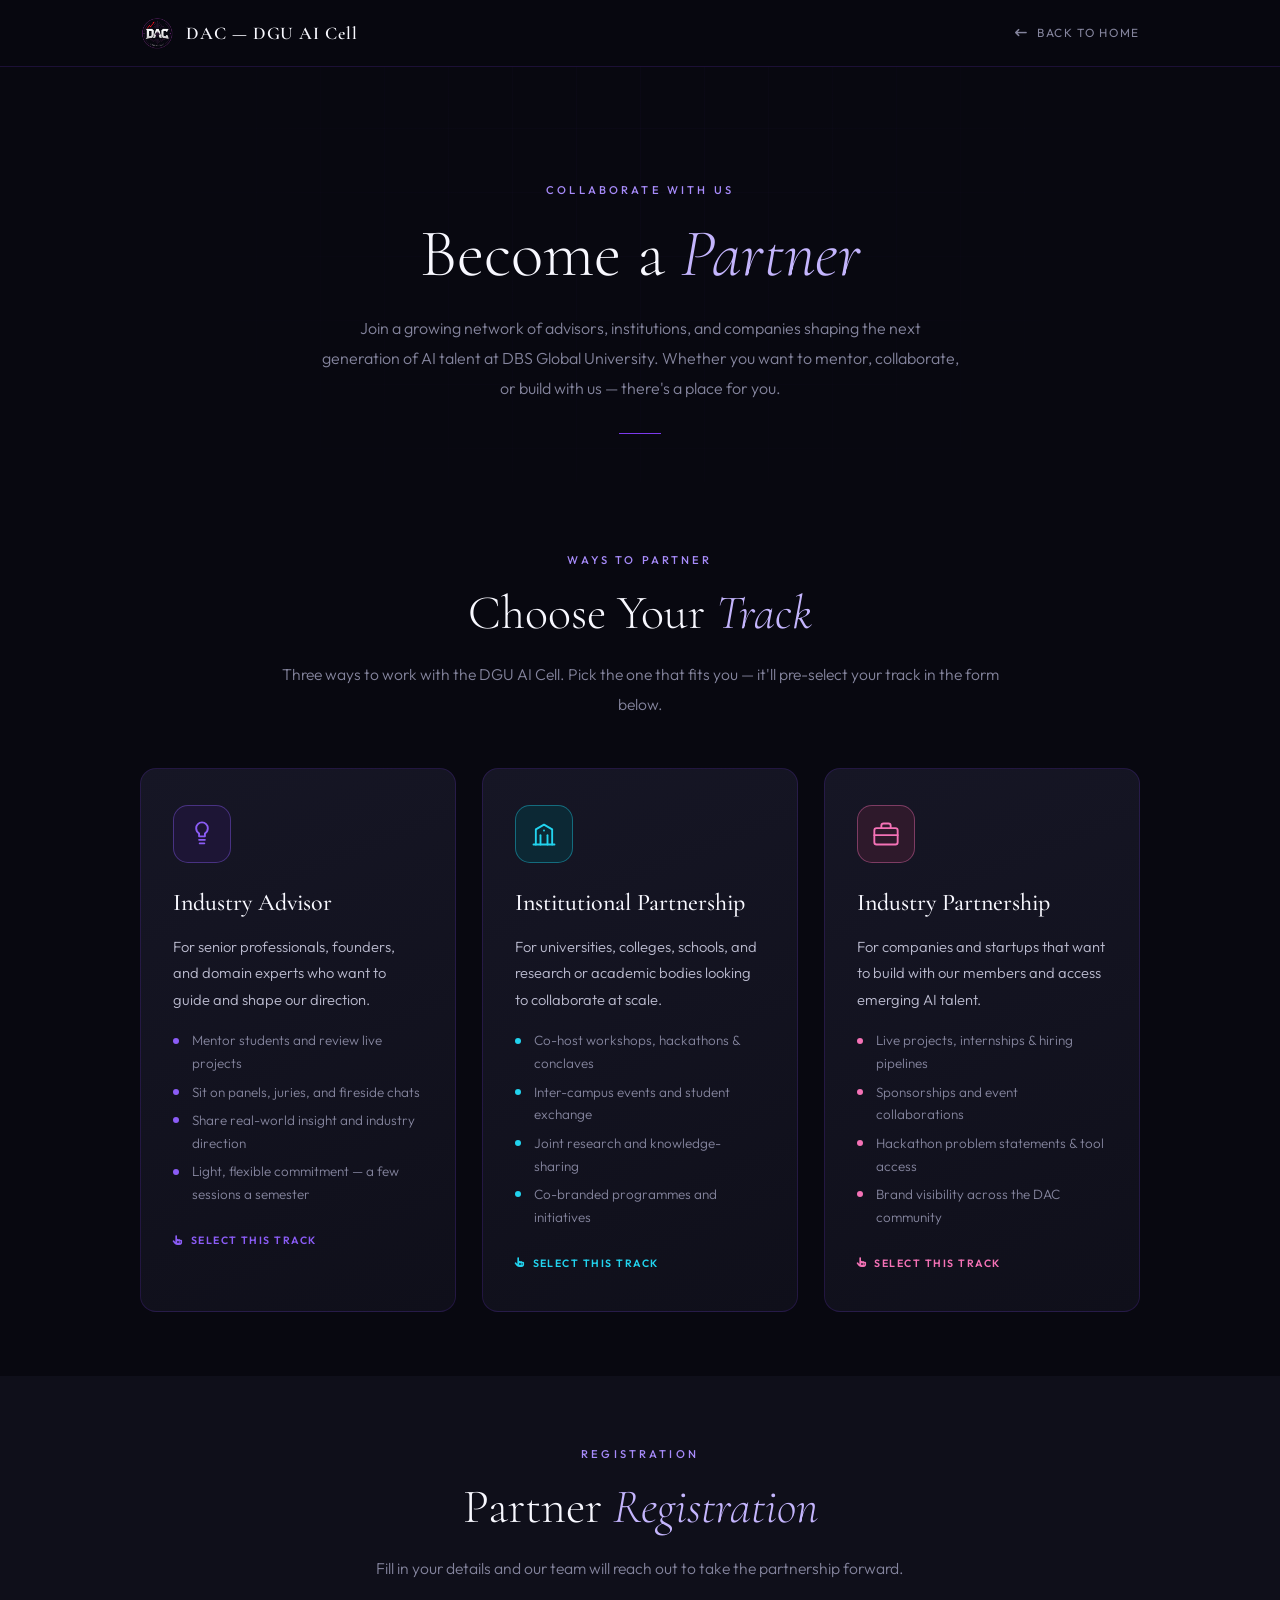
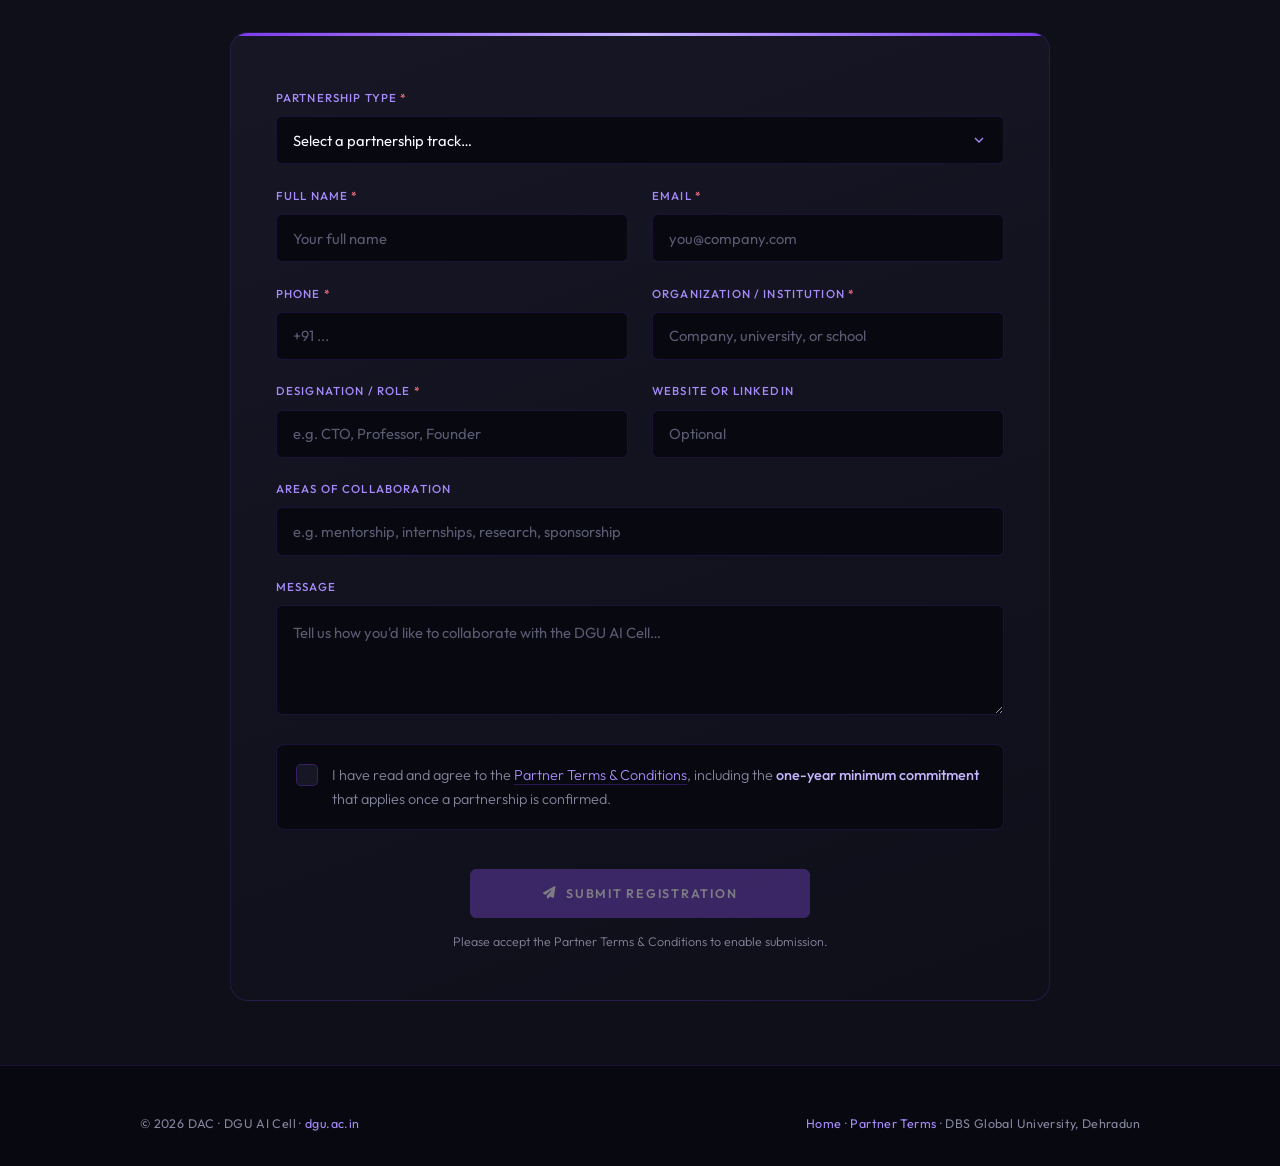
==== become-a-partner.html @ d95b4a17 "Add files via upload" ====
<!DOCTYPE html>
<html lang="en">
<head>
<meta charset="UTF-8"/>
<meta name="viewport" content="width=device-width, initial-scale=1.0"/>
<title>Become a Partner — DAC · DGU AI Cell</title>
<link href="https://fonts.googleapis.com/css2?family=Cormorant+Garamond:ital,wght@0,300;0,400;0,500;0,600;1,300;1,400&family=Outfit:wght@300;400;500;600&family=Orbitron:wght@400;500;700&display=swap" rel="stylesheet"/>
<link rel="stylesheet" href="https://cdnjs.cloudflare.com/ajax/libs/font-awesome/6.5.1/css/all.min.css">
<style>
*,*::before,*::after{box-sizing:border-box;margin:0;padding:0}
:root{
  --black:#080810;--black-mid:#0F0F1A;--black-soft:#161625;
  --purple:#7C3AED;--purple-mid:#6D28D9;--purple-dim:rgba(124,58,237,0.14);
  --purple-border:rgba(124,58,237,0.30);--lilac:#C4B5FD;--lilac-soft:#A78BFA;
  --white:#F8F8FF;--muted:#85859E;--border:rgba(124,58,237,0.18);
}
html{scroll-behavior:smooth}
body{background:var(--black);color:var(--white);font-family:'Outfit',sans-serif;overflow-x:hidden;line-height:1.6;-webkit-font-smoothing:antialiased}
img{max-width:100%;display:block}
::-webkit-scrollbar{width:9px}
::-webkit-scrollbar-track{background:var(--black)}
::-webkit-scrollbar-thumb{background:var(--purple);border-radius:999px}
::-webkit-scrollbar-thumb:hover{background:var(--lilac-soft)}
.container{width:100%;max-width:1080px;margin:0 auto;padding:0 2.5rem}
.container--narrow{max-width:820px}
.scroll-progress{position:fixed;top:0;left:0;height:3px;width:100%;transform:scaleX(0);transform-origin:0 50%;background:linear-gradient(90deg,var(--purple),var(--lilac));z-index:200;box-shadow:0 0 12px rgba(124,58,237,.6)}

nav{position:fixed;top:0;left:0;width:100%;z-index:120;padding:1rem 0;background:rgba(8,8,16,0.92);backdrop-filter:blur(20px);border-bottom:1px solid var(--border)}
.nav-inner{display:flex;align-items:center;justify-content:space-between}
.brand{display:flex;align-items:center;gap:.8rem;text-decoration:none}
.brand img{height:34px}
.brand span{font-family:'Cormorant Garamond',serif;font-weight:600;font-size:1.12rem;letter-spacing:.05em;color:var(--white)}
.back-link{display:inline-flex;align-items:center;gap:.55rem;color:var(--muted);text-decoration:none;font-size:.74rem;letter-spacing:.14em;text-transform:uppercase;transition:color .25s}
.back-link:hover{color:var(--lilac)}

/* HERO */
.p-hero{position:relative;padding:11rem 0 3rem;text-align:center;overflow:hidden}
.p-hero-grid{position:absolute;inset:0;background-image:linear-gradient(rgba(124,58,237,.07) 1px,transparent 1px),linear-gradient(90deg,rgba(124,58,237,.07) 1px,transparent 1px);background-size:64px 64px;opacity:.4;pointer-events:none;-webkit-mask-image:radial-gradient(circle at 50% 30%,#000,transparent 72%);mask-image:radial-gradient(circle at 50% 30%,#000,transparent 72%)}
.p-hero .container{position:relative;z-index:2}
.eyebrow{display:inline-block;font-size:.7rem;letter-spacing:.28em;text-transform:uppercase;color:var(--lilac-soft);font-weight:500}
.p-hero h1{font-family:'Cormorant Garamond',serif;font-size:clamp(2.4rem,6vw,4.2rem);font-weight:300;line-height:1.08;margin-top:1rem}
.p-hero h1 em{font-style:italic;color:var(--lilac)}
.p-hero .sub{color:var(--muted);font-size:1rem;line-height:1.9;max-width:640px;margin:1.4rem auto 0;font-weight:300}
.divider{width:42px;height:1px;background:var(--purple);margin:1.8rem auto 0}

section{padding:4rem 0;position:relative}
.section-head{text-align:center;max-width:720px;margin:0 auto 3rem}
.section-title{font-family:'Cormorant Garamond',serif;font-size:clamp(2rem,4vw,3rem);font-weight:300;line-height:1.12;margin-top:1rem;color:var(--white)}
.section-title em{font-style:italic;color:var(--lilac)}
.section-sub{color:var(--muted);font-size:.98rem;line-height:1.9;margin-top:1.2rem;font-weight:300}

/* PARTNERSHIP TYPE CARDS */
.tracks{display:grid;grid-template-columns:repeat(3,1fr);gap:1.6rem}
.track{--a:#8B5CF6;position:relative;background:linear-gradient(158deg,var(--black-soft),var(--black-mid));border:1px solid var(--border);border-radius:16px;padding:2.3rem 2rem;overflow:hidden;cursor:pointer;transition:transform .5s cubic-bezier(.16,.84,.44,1),box-shadow .5s,border-color .5s,background .5s}
.track::before{content:'';position:absolute;inset:0;background:radial-gradient(135% 95% at 50% -15%,color-mix(in srgb,var(--a) 26%,transparent),transparent 62%);opacity:0;transition:opacity .55s;pointer-events:none}
.track::after{content:'';position:absolute;left:0;top:0;height:3px;width:100%;background:linear-gradient(90deg,transparent,var(--a),transparent);transform:scaleX(0);transform-origin:center;transition:transform .6s cubic-bezier(.16,.84,.44,1)}
.track:hover,.track.sel{transform:translateY(-8px);border-color:color-mix(in srgb,var(--a) 50%,transparent);background:linear-gradient(158deg,color-mix(in srgb,var(--a) 9%,var(--black-soft)),var(--black-mid));box-shadow:0 28px 62px rgba(0,0,0,.5),0 0 46px color-mix(in srgb,var(--a) 20%,transparent)}
.track:hover::before,.track.sel::before{opacity:1}
.track:hover::after,.track.sel::after{transform:scaleX(1)}
.track-ico{width:58px;height:58px;border-radius:15px;display:flex;align-items:center;justify-content:center;background:color-mix(in srgb,var(--a) 16%,var(--black));border:1px solid color-mix(in srgb,var(--a) 40%,transparent);position:relative;z-index:1;transition:transform .55s cubic-bezier(.34,1.56,.64,1)}
.track:hover .track-ico{transform:translateY(-3px) rotate(-7deg) scale(1.08)}
.track-ico svg{width:28px;height:28px;stroke:var(--a);fill:none;stroke-width:1.6;stroke-linecap:round;stroke-linejoin:round}
.track h3{font-family:'Cormorant Garamond',serif;font-size:1.5rem;font-weight:500;color:var(--white);margin:1.3rem 0 .7rem;position:relative;z-index:1;transition:color .4s}
.track:hover h3{color:var(--a)}
.track p{color:#BCBCD0;font-size:.92rem;line-height:1.8;font-weight:300;position:relative;z-index:1}
.track ul{list-style:none;margin-top:1rem;position:relative;z-index:1}
.track ul li{position:relative;color:var(--muted);font-size:.84rem;line-height:1.7;font-weight:300;padding-left:1.2rem;margin-bottom:.35rem}
.track ul li::before{content:'';position:absolute;left:0;top:.62em;width:6px;height:6px;border-radius:50%;background:var(--a)}
.track .pick{display:inline-flex;align-items:center;gap:.45rem;margin-top:1.3rem;font-size:.66rem;letter-spacing:.14em;text-transform:uppercase;color:var(--a);font-weight:600;position:relative;z-index:1}
@media(max-width:900px){.tracks{grid-template-columns:1fr}}

/* FORM */
.form-wrap{background:var(--black-mid)}
.form-card{max-width:820px;margin:0 auto;background:linear-gradient(160deg,var(--black-soft),var(--black-mid));border:1px solid var(--border);border-radius:18px;padding:3rem 2.8rem;position:relative;overflow:hidden}
.form-card::before{content:'';position:absolute;top:0;left:0;width:100%;height:3px;background:linear-gradient(90deg,var(--purple),var(--lilac),var(--purple))}
.form-grid{display:grid;grid-template-columns:1fr 1fr;gap:1.4rem 1.5rem;margin-top:.5rem}
.field{display:flex;flex-direction:column}
.field.full{grid-column:1 / -1}
.field label{font-size:.72rem;letter-spacing:.1em;text-transform:uppercase;color:var(--lilac-soft);font-weight:500;margin-bottom:.55rem}
.field label .req{color:#FB7185}
.field input,.field select,.field textarea{background:var(--black);border:1px solid var(--border);color:var(--white);padding:.85rem 1rem;border-radius:6px;font-family:'Outfit',sans-serif;font-size:.92rem;outline:none;transition:border-color .25s,box-shadow .25s;width:100%}
.field input::placeholder,.field textarea::placeholder{color:#5A5A72}
.field input:focus,.field select:focus,.field textarea:focus{border-color:var(--purple-border);box-shadow:0 0 0 3px var(--purple-dim)}
.field select{appearance:none;background-image:url("data:image/svg+xml;charset=UTF-8,%3csvg xmlns='http://www.w3.org/2000/svg' viewBox='0 0 24 24' fill='none' stroke='%23A78BFA' stroke-width='2'%3e%3cpolyline points='6 9 12 15 18 9'/%3e%3c/svg%3e");background-repeat:no-repeat;background-position:right 1rem center;background-size:16px;padding-right:2.6rem;cursor:pointer}
.field select option{background:var(--black-mid);color:var(--white)}
.field textarea{resize:vertical;min-height:110px;line-height:1.7}

/* agreement */
.agree{grid-column:1 / -1;margin-top:.4rem;display:flex;gap:.9rem;align-items:flex-start;background:var(--black);border:1px solid var(--border);border-radius:8px;padding:1.1rem 1.2rem;transition:border-color .3s}
.agree.err{border-color:#FB7185;box-shadow:0 0 0 3px rgba(251,113,133,.14)}
.agree input[type=checkbox]{appearance:none;width:22px;height:22px;flex-shrink:0;margin-top:.1rem;border:1.5px solid var(--purple-border);border-radius:5px;background:var(--black-soft);cursor:pointer;position:relative;transition:background .2s,border-color .2s}
.agree input[type=checkbox]:checked{background:var(--purple);border-color:var(--purple)}
.agree input[type=checkbox]:checked::after{content:'';position:absolute;left:7px;top:3px;width:5px;height:10px;border:solid #fff;border-width:0 2px 2px 0;transform:rotate(45deg)}
.agree label{font-size:.9rem;color:var(--muted);line-height:1.7;font-weight:300;cursor:pointer}
.agree label a{color:var(--lilac-soft);text-decoration:none;border-bottom:1px solid var(--purple-border);transition:color .22s}
.agree label a:hover{color:var(--lilac)}

.form-actions{grid-column:1 / -1;margin-top:1rem;display:flex;flex-direction:column;align-items:center;gap:.9rem}
.btn-submit{width:100%;max-width:340px;padding:1rem 2rem;border-radius:6px;font-size:.78rem;font-weight:600;letter-spacing:.14em;text-transform:uppercase;text-decoration:none;border:1px solid var(--purple);background:var(--purple);color:#fff;cursor:pointer;font-family:'Outfit',sans-serif;transition:all .25s;display:inline-flex;align-items:center;justify-content:center;gap:.6rem}
.btn-submit:hover:not(:disabled){background:var(--purple-mid);transform:translateY(-2px);box-shadow:0 14px 34px rgba(124,58,237,.35)}
.btn-submit:disabled{opacity:.45;cursor:not-allowed;filter:grayscale(.3)}
.form-hint{font-size:.78rem;color:var(--muted);font-weight:300;text-align:center}

/* success */
.success{display:none;text-align:center;padding:1rem 0}
.success.show{display:block;animation:fadeUp .6s cubic-bezier(.16,.84,.44,1)}
@keyframes fadeUp{from{opacity:0;transform:translateY(18px)}to{opacity:1;transform:none}}
.success-ico{width:76px;height:76px;margin:0 auto 1.5rem;border-radius:50%;display:flex;align-items:center;justify-content:center;background:color-mix(in srgb,#34D399 16%,var(--black));border:1px solid color-mix(in srgb,#34D399 45%,transparent);color:#34D399;font-size:2rem}
.success h3{font-family:'Cormorant Garamond',serif;font-size:2rem;font-weight:400;color:var(--white);margin-bottom:.8rem}
.success p{color:var(--muted);font-size:.95rem;line-height:1.85;font-weight:300;max-width:480px;margin:0 auto}
.success .btn-back{display:inline-flex;align-items:center;gap:.5rem;margin-top:1.8rem;padding:.85rem 2rem;border-radius:6px;font-size:.74rem;letter-spacing:.12em;text-transform:uppercase;text-decoration:none;border:1px solid var(--purple-border);color:var(--white);transition:all .25s}
.success .btn-back:hover{border-color:var(--purple);color:var(--lilac)}

footer{background:var(--black);border-top:1px solid var(--border);padding:3rem 0 2rem}
.footer-bottom{display:flex;justify-content:space-between;align-items:center;flex-wrap:wrap;gap:1rem;color:var(--muted);font-size:.78rem;letter-spacing:.03em}
.footer-bottom a{color:var(--lilac-soft);text-decoration:none;transition:color .22s}
.footer-bottom a:hover{color:var(--lilac)}

@media(max-width:640px){
  .container{padding:0 1.5rem}
  .form-card{padding:2rem 1.5rem}
  .form-grid{grid-template-columns:1fr}
  .footer-bottom{justify-content:center;text-align:center}
  .brand span{font-size:.98rem}
}
</style>
</head>
<body>
<div class="scroll-progress" id="progress"></div>

<nav>
  <div class="container nav-inner">
    <a href="index.html" class="brand">
      <img src="Screenshot_2026-05-27_203726-removebg-preview.png" alt="DAC Logo" onerror="this.style.display='none'"/>
      <span>DAC — DGU AI Cell</span>
    </a>
    <a href="index.html" class="back-link"><i class="fa-solid fa-arrow-left-long"></i> Back to Home</a>
  </div>
</nav>

<!-- HERO -->
<header class="p-hero">
  <div class="p-hero-grid"></div>
  <div class="container">
    <span class="eyebrow">Collaborate With Us</span>
    <h1>Become a <em>Partner</em></h1>
    <p class="sub">Join a growing network of advisors, institutions, and companies shaping the next generation of AI talent at DBS Global University. Whether you want to mentor, collaborate, or build with us — there's a place for you.</p>
    <div class="divider"></div>
  </div>
</header>

<!-- PARTNERSHIP TYPES -->
<section>
  <div class="container">
    <div class="section-head">
      <span class="eyebrow">Ways to Partner</span>
      <h2 class="section-title">Choose Your <em>Track</em></h2>
      <p class="section-sub">Three ways to work with the DGU AI Cell. Pick the one that fits you — it'll pre-select your track in the form below.</p>
    </div>
    <div class="tracks">
      <div class="track" style="--a:#8B5CF6" data-track="Industry Advisor" onclick="pickTrack(this)">
        <div class="track-ico"><svg viewBox="0 0 24 24"><path d="M12 2a5 5 0 0 0-5 5c0 2 1 3.5 2.5 4.5V14h5v-2.5C16 10.5 17 9 17 7a5 5 0 0 0-5-5z"/><line x1="9.5" y1="17" x2="14.5" y2="17"/><line x1="10" y1="20" x2="14" y2="20"/></svg></div>
        <h3>Industry Advisor</h3>
        <p>For senior professionals, founders, and domain experts who want to guide and shape our direction.</p>
        <ul>
          <li>Mentor students and review live projects</li>
          <li>Sit on panels, juries, and fireside chats</li>
          <li>Share real-world insight and industry direction</li>
          <li>Light, flexible commitment — a few sessions a semester</li>
        </ul>
        <span class="pick"><i class="fa-solid fa-hand-pointer"></i> Select this track</span>
      </div>

      <div class="track" style="--a:#22D3EE" data-track="Institutional Partnership" onclick="pickTrack(this)">
        <div class="track-ico"><svg viewBox="0 0 24 24"><path d="M3 21h18"/><path d="M5 21V8l7-4 7 4v13"/><line x1="9" y1="21" x2="9" y2="13"/><line x1="15" y1="21" x2="15" y2="13"/><line x1="12" y1="9" x2="12" y2="9.01"/></svg></div>
        <h3>Institutional Partnership</h3>
        <p>For universities, colleges, schools, and research or academic bodies looking to collaborate at scale.</p>
        <ul>
          <li>Co-host workshops, hackathons &amp; conclaves</li>
          <li>Inter-campus events and student exchange</li>
          <li>Joint research and knowledge-sharing</li>
          <li>Co-branded programmes and initiatives</li>
        </ul>
        <span class="pick"><i class="fa-solid fa-hand-pointer"></i> Select this track</span>
      </div>

      <div class="track" style="--a:#F472B6" data-track="Industry Partnership" onclick="pickTrack(this)">
        <div class="track-ico"><svg viewBox="0 0 24 24"><rect x="2" y="7" width="20" height="14" rx="2"/><path d="M8 7V5a2 2 0 0 1 2-2h4a2 2 0 0 1 2 2v2"/><line x1="2" y1="13" x2="22" y2="13"/></svg></div>
        <h3>Industry Partnership</h3>
        <p>For companies and startups that want to build with our members and access emerging AI talent.</p>
        <ul>
          <li>Live projects, internships &amp; hiring pipelines</li>
          <li>Sponsorships and event collaborations</li>
          <li>Hackathon problem statements &amp; tool access</li>
          <li>Brand visibility across the DAC community</li>
        </ul>
        <span class="pick"><i class="fa-solid fa-hand-pointer"></i> Select this track</span>
      </div>
    </div>
  </div>
</section>

<!-- FORM -->
<section class="form-wrap" id="register">
  <div class="container">
    <div class="section-head">
      <span class="eyebrow">Registration</span>
      <h2 class="section-title">Partner <em>Registration</em></h2>
      <p class="section-sub">Fill in your details and our team will reach out to take the partnership forward.</p>
    </div>

    <div class="form-card">
      <form id="partnerForm" novalidate>
        <div class="form-grid">
          <div class="field full">
            <label for="ptype">Partnership Type <span class="req">*</span></label>
            <select id="ptype" name="Partnership Type" required>
              <option value="" disabled selected>Select a partnership track…</option>
              <option>Industry Advisor</option>
              <option>Institutional Partnership</option>
              <option>Industry Partnership</option>
            </select>
          </div>

          <div class="field">
            <label for="name">Full Name <span class="req">*</span></label>
            <input id="name" name="Full Name" type="text" placeholder="Your full name" required/>
          </div>
          <div class="field">
            <label for="email">Email <span class="req">*</span></label>
            <input id="email" name="Email" type="email" placeholder="you@company.com" required/>
          </div>

          <div class="field">
            <label for="phone">Phone <span class="req">*</span></label>
            <input id="phone" name="Phone" type="tel" placeholder="+91 ..." required/>
          </div>
          <div class="field">
            <label for="org">Organization / Institution <span class="req">*</span></label>
            <input id="org" name="Organization" type="text" placeholder="Company, university, or school" required/>
          </div>

          <div class="field">
            <label for="role">Designation / Role <span class="req">*</span></label>
            <input id="role" name="Designation" type="text" placeholder="e.g. CTO, Professor, Founder" required/>
          </div>
          <div class="field">
            <label for="link">Website or LinkedIn</label>
            <input id="link" name="Website/LinkedIn" type="text" placeholder="Optional"/>
          </div>

          <div class="field full">
            <label for="areas">Areas of Collaboration</label>
            <input id="areas" name="Areas of Collaboration" type="text" placeholder="e.g. mentorship, internships, research, sponsorship"/>
          </div>

          <div class="field full">
            <label for="msg">Message</label>
            <textarea id="msg" name="Message" placeholder="Tell us how you'd like to collaborate with the DGU AI Cell…"></textarea>
          </div>

          <div class="agree" id="agreeBox">
            <input type="checkbox" id="agree" name="Agreed to Terms" aria-describedby="agreeText"/>
            <label for="agree" id="agreeText">I have read and agree to the <a href="partner-terms.html">Partner Terms &amp; Conditions</a>, including the <strong style="color:var(--lilac);font-weight:500">one-year minimum commitment</strong> that applies once a partnership is confirmed.</label>
          </div>

          <div class="form-actions">
            <button type="submit" class="btn-submit" id="submitBtn" disabled>
              <i class="fa-solid fa-paper-plane"></i> Submit Registration
            </button>
            <p class="form-hint">Please accept the Partner Terms &amp; Conditions to enable submission.</p>
          </div>
        </div>
      </form>

      <div class="success" id="success">
        <div class="success-ico"><i class="fa-solid fa-check"></i></div>
        <h3>Thank you for partnering with us!</h3>
        <p>Your registration has been received and recorded. Our team will review your details and reach out shortly to take the partnership forward.</p>
        <a href="index.html" class="btn-back"><i class="fa-solid fa-arrow-left-long"></i> Back to Home</a>
      </div>
    </div>
  </div>
</section>

<footer>
  <div class="container">
    <div class="footer-bottom">
      <span>© 2026 DAC · DGU AI Cell · <a href="https://dgu.ac.in" target="_blank">dgu.ac.in</a></span>
      <span><a href="index.html">Home</a> · <a href="partner-terms.html">Partner Terms</a> · DBS Global University, Dehradun</span>
    </div>
  </div>
</footer>

<script>
/* ══════════════════════════════════════════════════════════════
   WHERE SUBMISSIONS GO (Excel / Google Sheet)
   ──────────────────────────────────────────────────────────────
   Paste your Google Apps Script Web-App URL below to have every
   submission appended as a row in a Google Sheet (exportable to
   .xlsx / Excel). Deployment steps are in the comment at the very
   bottom of this file.

   If left blank, the form falls back to opening the visitor's email
   client with all the details pre-filled to dac@dgu.ac.in, so no
   submission is ever lost.
   ══════════════════════════════════════════════════════════════ */
const PARTNER_ENDPOINT = ""; // e.g. "https://script.google.com/macros/s/XXXX/exec"
const FALLBACK_EMAIL = "dac@dgu.ac.in";

/* scroll progress */
const progress = document.getElementById('progress');
window.addEventListener('scroll', () => {
  const h = document.documentElement;
  progress.style.transform = 'scaleX(' + (h.scrollTop / (h.scrollHeight - h.clientHeight)) + ')';
});

/* track cards → preselect partnership type */
function pickTrack(el){
  const val = el.getAttribute('data-track');
  const sel = document.getElementById('ptype');
  sel.value = val;
  document.querySelectorAll('.track').forEach(t => t.classList.remove('sel'));
  el.classList.add('sel');
  document.getElementById('register').scrollIntoView({ behavior:'smooth' });
}

/* enable submit only when terms accepted */
const agree = document.getElementById('agree');
const submitBtn = document.getElementById('submitBtn');
const agreeBox = document.getElementById('agreeBox');
agree.addEventListener('change', () => {
  submitBtn.disabled = !agree.checked;
  if(agree.checked) agreeBox.classList.remove('err');
});

/* collect + submit */
const form = document.getElementById('partnerForm');
form.addEventListener('submit', function(e){
  e.preventDefault();

  if(!agree.checked){
    agreeBox.classList.add('err');
    agreeBox.scrollIntoView({ behavior:'smooth', block:'center' });
    return;
  }
  if(!form.checkValidity()){
    form.reportValidity();
    return;
  }

  const data = {
    "Partnership Type": val('ptype'),
    "Full Name": val('name'),
    "Email": val('email'),
    "Phone": val('phone'),
    "Organization": val('org'),
    "Designation": val('role'),
    "Website/LinkedIn": val('link'),
    "Areas of Collaboration": val('areas'),
    "Message": val('msg'),
    "Agreed to Terms": "Yes",
    "Submitted At": new Date().toLocaleString()
  };

  submitBtn.disabled = true;
  submitBtn.innerHTML = '<i class="fa-solid fa-circle-notch fa-spin"></i> Submitting…';

  if(PARTNER_ENDPOINT){
    const body = new URLSearchParams(data);
    fetch(PARTNER_ENDPOINT, { method:'POST', body })
      .then(() => showSuccess())
      .catch(() => { mailtoFallback(data); showSuccess(); });
  } else {
    mailtoFallback(data);
    showSuccess();
  }
});

function val(id){ return (document.getElementById(id).value || '').trim(); }

function mailtoFallback(data){
  const lines = Object.entries(data).map(([k,v]) => k + ': ' + v).join('\n');
  const subject = 'New Partnership Registration — ' + data["Partnership Type"];
  window.location.href = 'mailto:' + FALLBACK_EMAIL +
    '?subject=' + encodeURIComponent(subject) +
    '&body=' + encodeURIComponent(lines);
}

function showSuccess(){
  form.style.display = 'none';
  document.getElementById('success').classList.add('show');
  document.getElementById('register').scrollIntoView({ behavior:'smooth' });
}
</script>

<!--
════════════════════════════════════════════════════════════════════════
  HOW TO SAVE SUBMISSIONS TO AN EXCEL / GOOGLE SHEET
════════════════════════════════════════════════════════════════════════
1. Create a new Google Sheet. Row 1 headers (in this order):
   Partnership Type | Full Name | Email | Phone | Organization |
   Designation | Website/LinkedIn | Areas of Collaboration | Message |
   Agreed to Terms | Submitted At

2. In the Sheet: Extensions ▸ Apps Script, paste this and Save:

   function doPost(e){
     const sheet = SpreadsheetApp.getActiveSpreadsheet().getSheets()[0];
     const h = sheet.getRange(1,1,1,sheet.getLastColumn()).getValues()[0];
     const row = h.map(function(key){ return e.parameter[key] || ""; });
     sheet.appendRow(row);
     return ContentService.createTextOutput("OK");
   }

3. Deploy ▸ New deployment ▸ type "Web app" ▸ Execute as: Me ▸
   Who has access: Anyone ▸ Deploy. Copy the Web-App URL.

4. Paste that URL into the PARTNER_ENDPOINT constant near the top of
   the <script> above. Done — every submission becomes a new row you
   can File ▸ Download ▸ Microsoft Excel (.xlsx).

  Until PARTNER_ENDPOINT is filled in, the form emails the details to
  dac@dgu.ac.in instead, so nothing is ever lost.
════════════════════════════════════════════════════════════════════════
-->
</body>
</html>
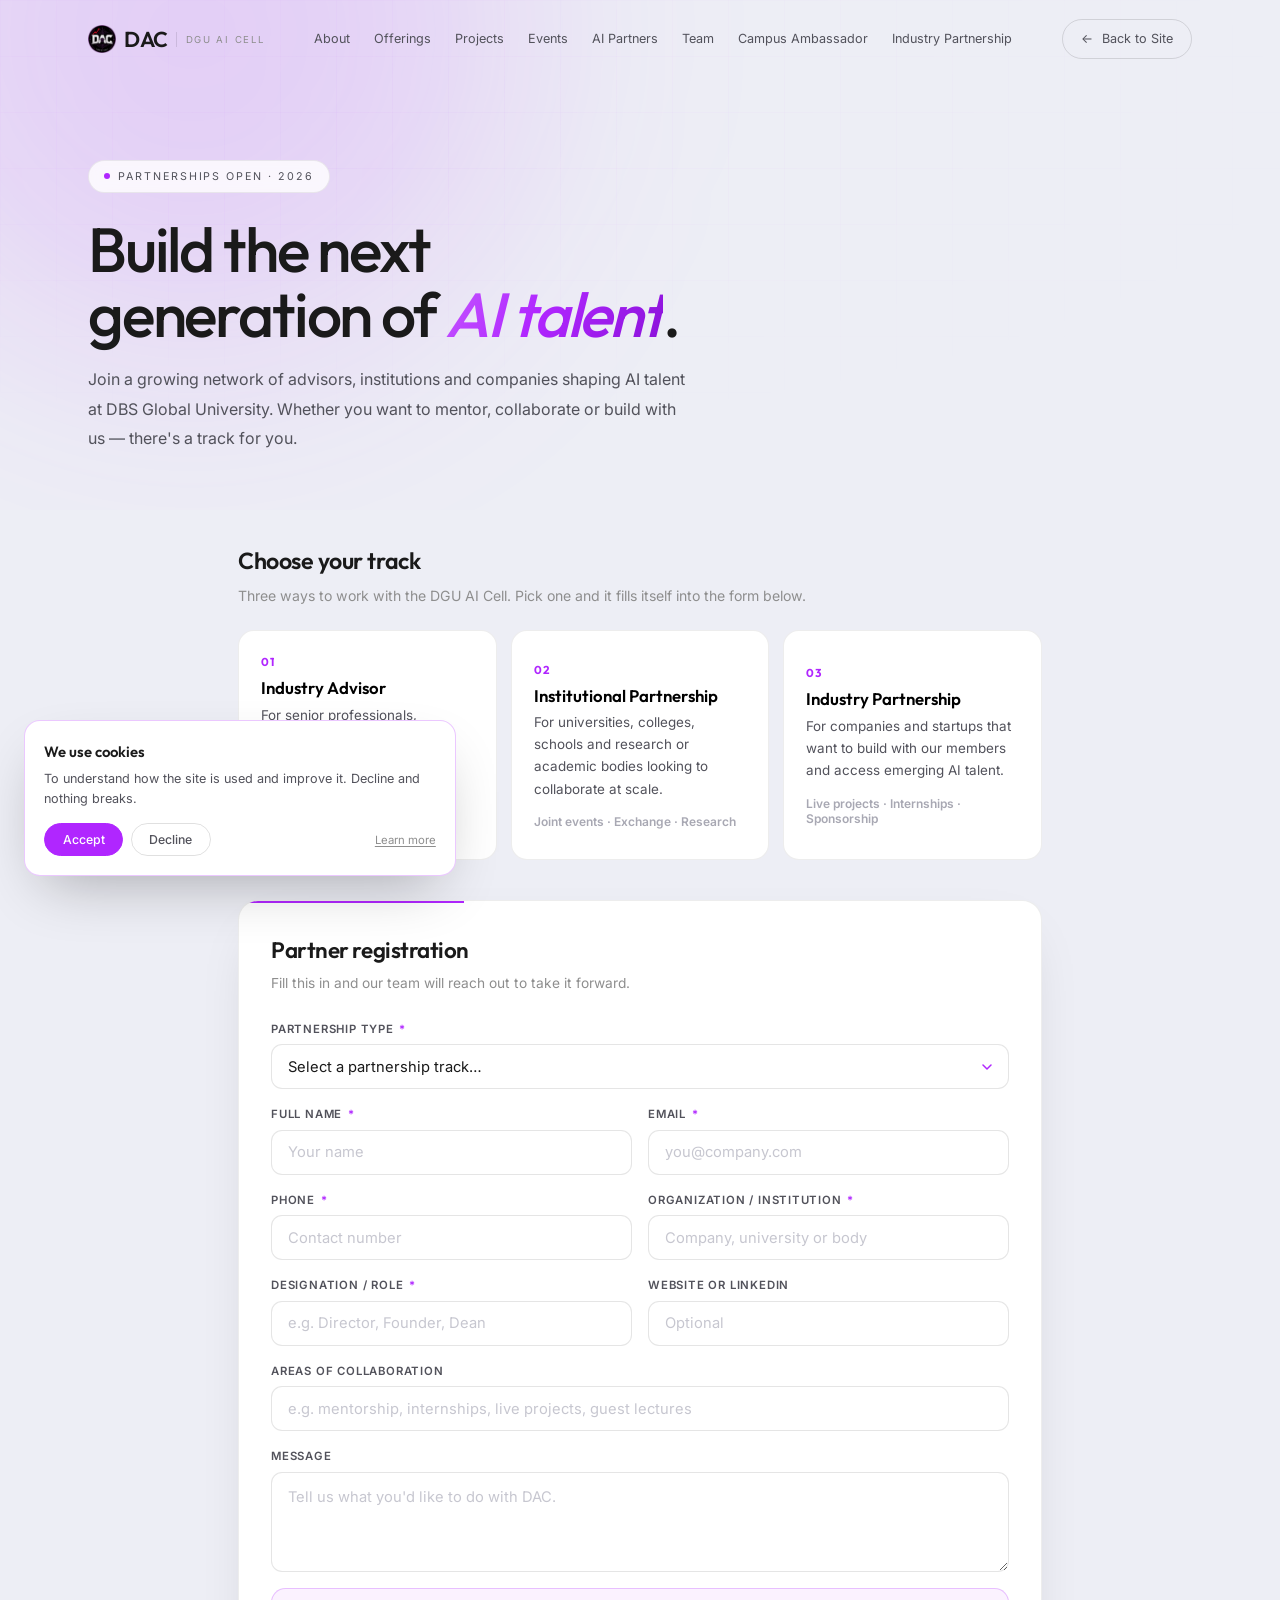
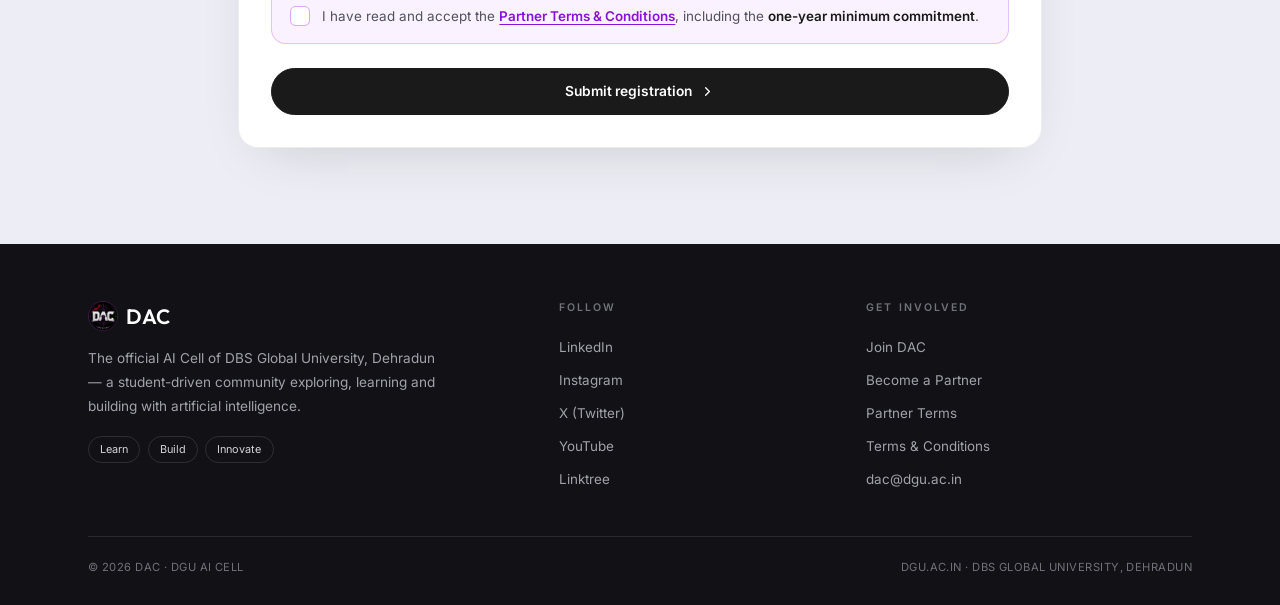
==== commit f1cf4b61: "Add files via upload" ====
--- a/become-a-partner.html
+++ b/become-a-partner.html
@@ -4,425 +4,698 @@
 <meta charset="UTF-8"/>
 <meta name="viewport" content="width=device-width, initial-scale=1.0"/>
 <title>Become a Partner — DAC · DGU AI Cell</title>
-<link href="https://fonts.googleapis.com/css2?family=Cormorant+Garamond:ital,wght@0,300;0,400;0,500;0,600;1,300;1,400&family=Outfit:wght@300;400;500;600&family=Orbitron:wght@400;500;700&display=swap" rel="stylesheet"/>
-<link rel="stylesheet" href="https://cdnjs.cloudflare.com/ajax/libs/font-awesome/6.5.1/css/all.min.css">
+<meta name="description" content="Partner with the DGU AI Cell as an industry advisor, institution or company. Mentorship, live projects, internships and sponsorship."/>
+<meta name="theme-color" content="#EDEEF5"/>
+<link rel="icon" type="image/png" href="[data-uri]"/>
+<link rel="preconnect" href="https://fonts.googleapis.com">
+<link rel="preconnect" href="https://fonts.gstatic.com" crossorigin>
+<link href="https://fonts.googleapis.com/css2?family=Inter:wght@300;400;500;600&family=Outfit:wght@400;500;600;700&display=swap" rel="stylesheet"/>
 <style>
 *,*::before,*::after{box-sizing:border-box;margin:0;padding:0}
 :root{
-  --black:#080810;--black-mid:#0F0F1A;--black-soft:#161625;
-  --purple:#7C3AED;--purple-mid:#6D28D9;--purple-dim:rgba(124,58,237,0.14);
-  --purple-border:rgba(124,58,237,0.30);--lilac:#C4B5FD;--lilac-soft:#A78BFA;
-  --white:#F8F8FF;--muted:#85859E;--border:rgba(124,58,237,0.18);
+  --bg:#EDEEF5;--card:#FFFFFF;--ink:#1a1a1a;--body:#52525b;--muted:#8e8e8e;--faint:#a8a8b3;
+  --line:rgba(0,0,0,.07);--brand:#B026FF;--brand-deep:#8A12D8;--brand-lite:#C558FF;
+  --dark:#111116;--ok:#16A34A;--err:#DC2626;--warn:#D97706;
 }
-html{scroll-behavior:smooth}
-body{background:var(--black);color:var(--white);font-family:'Outfit',sans-serif;overflow-x:hidden;line-height:1.6;-webkit-font-smoothing:antialiased}
-img{max-width:100%;display:block}
-::-webkit-scrollbar{width:9px}
-::-webkit-scrollbar-track{background:var(--black)}
-::-webkit-scrollbar-thumb{background:var(--purple);border-radius:999px}
-::-webkit-scrollbar-thumb:hover{background:var(--lilac-soft)}
-.container{width:100%;max-width:1080px;margin:0 auto;padding:0 2.5rem}
-.container--narrow{max-width:820px}
-.scroll-progress{position:fixed;top:0;left:0;height:3px;width:100%;transform:scaleX(0);transform-origin:0 50%;background:linear-gradient(90deg,var(--purple),var(--lilac));z-index:200;box-shadow:0 0 12px rgba(124,58,237,.6)}
-
-nav{position:fixed;top:0;left:0;width:100%;z-index:120;padding:1rem 0;background:rgba(8,8,16,0.92);backdrop-filter:blur(20px);border-bottom:1px solid var(--border)}
-.nav-inner{display:flex;align-items:center;justify-content:space-between}
-.brand{display:flex;align-items:center;gap:.8rem;text-decoration:none}
-.brand img{height:34px}
-.brand span{font-family:'Cormorant Garamond',serif;font-weight:600;font-size:1.12rem;letter-spacing:.05em;color:var(--white)}
-.back-link{display:inline-flex;align-items:center;gap:.55rem;color:var(--muted);text-decoration:none;font-size:.74rem;letter-spacing:.14em;text-transform:uppercase;transition:color .25s}
-.back-link:hover{color:var(--lilac)}
-
-/* HERO */
-.p-hero{position:relative;padding:11rem 0 3rem;text-align:center;overflow:hidden}
-.p-hero-grid{position:absolute;inset:0;background-image:linear-gradient(rgba(124,58,237,.07) 1px,transparent 1px),linear-gradient(90deg,rgba(124,58,237,.07) 1px,transparent 1px);background-size:64px 64px;opacity:.4;pointer-events:none;-webkit-mask-image:radial-gradient(circle at 50% 30%,#000,transparent 72%);mask-image:radial-gradient(circle at 50% 30%,#000,transparent 72%)}
-.p-hero .container{position:relative;z-index:2}
-.eyebrow{display:inline-block;font-size:.7rem;letter-spacing:.28em;text-transform:uppercase;color:var(--lilac-soft);font-weight:500}
-.p-hero h1{font-family:'Cormorant Garamond',serif;font-size:clamp(2.4rem,6vw,4.2rem);font-weight:300;line-height:1.08;margin-top:1rem}
-.p-hero h1 em{font-style:italic;color:var(--lilac)}
-.p-hero .sub{color:var(--muted);font-size:1rem;line-height:1.9;max-width:640px;margin:1.4rem auto 0;font-weight:300}
-.divider{width:42px;height:1px;background:var(--purple);margin:1.8rem auto 0}
-
-section{padding:4rem 0;position:relative}
-.section-head{text-align:center;max-width:720px;margin:0 auto 3rem}
-.section-title{font-family:'Cormorant Garamond',serif;font-size:clamp(2rem,4vw,3rem);font-weight:300;line-height:1.12;margin-top:1rem;color:var(--white)}
-.section-title em{font-style:italic;color:var(--lilac)}
-.section-sub{color:var(--muted);font-size:.98rem;line-height:1.9;margin-top:1.2rem;font-weight:300}
-
-/* PARTNERSHIP TYPE CARDS */
-.tracks{display:grid;grid-template-columns:repeat(3,1fr);gap:1.6rem}
-.track{--a:#8B5CF6;position:relative;background:linear-gradient(158deg,var(--black-soft),var(--black-mid));border:1px solid var(--border);border-radius:16px;padding:2.3rem 2rem;overflow:hidden;cursor:pointer;transition:transform .5s cubic-bezier(.16,.84,.44,1),box-shadow .5s,border-color .5s,background .5s}
-.track::before{content:'';position:absolute;inset:0;background:radial-gradient(135% 95% at 50% -15%,color-mix(in srgb,var(--a) 26%,transparent),transparent 62%);opacity:0;transition:opacity .55s;pointer-events:none}
-.track::after{content:'';position:absolute;left:0;top:0;height:3px;width:100%;background:linear-gradient(90deg,transparent,var(--a),transparent);transform:scaleX(0);transform-origin:center;transition:transform .6s cubic-bezier(.16,.84,.44,1)}
-.track:hover,.track.sel{transform:translateY(-8px);border-color:color-mix(in srgb,var(--a) 50%,transparent);background:linear-gradient(158deg,color-mix(in srgb,var(--a) 9%,var(--black-soft)),var(--black-mid));box-shadow:0 28px 62px rgba(0,0,0,.5),0 0 46px color-mix(in srgb,var(--a) 20%,transparent)}
-.track:hover::before,.track.sel::before{opacity:1}
-.track:hover::after,.track.sel::after{transform:scaleX(1)}
-.track-ico{width:58px;height:58px;border-radius:15px;display:flex;align-items:center;justify-content:center;background:color-mix(in srgb,var(--a) 16%,var(--black));border:1px solid color-mix(in srgb,var(--a) 40%,transparent);position:relative;z-index:1;transition:transform .55s cubic-bezier(.34,1.56,.64,1)}
-.track:hover .track-ico{transform:translateY(-3px) rotate(-7deg) scale(1.08)}
-.track-ico svg{width:28px;height:28px;stroke:var(--a);fill:none;stroke-width:1.6;stroke-linecap:round;stroke-linejoin:round}
-.track h3{font-family:'Cormorant Garamond',serif;font-size:1.5rem;font-weight:500;color:var(--white);margin:1.3rem 0 .7rem;position:relative;z-index:1;transition:color .4s}
-.track:hover h3{color:var(--a)}
-.track p{color:#BCBCD0;font-size:.92rem;line-height:1.8;font-weight:300;position:relative;z-index:1}
-.track ul{list-style:none;margin-top:1rem;position:relative;z-index:1}
-.track ul li{position:relative;color:var(--muted);font-size:.84rem;line-height:1.7;font-weight:300;padding-left:1.2rem;margin-bottom:.35rem}
-.track ul li::before{content:'';position:absolute;left:0;top:.62em;width:6px;height:6px;border-radius:50%;background:var(--a)}
-.track .pick{display:inline-flex;align-items:center;gap:.45rem;margin-top:1.3rem;font-size:.66rem;letter-spacing:.14em;text-transform:uppercase;color:var(--a);font-weight:600;position:relative;z-index:1}
-@media(max-width:900px){.tracks{grid-template-columns:1fr}}
-
-/* FORM */
-.form-wrap{background:var(--black-mid)}
-.form-card{max-width:820px;margin:0 auto;background:linear-gradient(160deg,var(--black-soft),var(--black-mid));border:1px solid var(--border);border-radius:18px;padding:3rem 2.8rem;position:relative;overflow:hidden}
-.form-card::before{content:'';position:absolute;top:0;left:0;width:100%;height:3px;background:linear-gradient(90deg,var(--purple),var(--lilac),var(--purple))}
-.form-grid{display:grid;grid-template-columns:1fr 1fr;gap:1.4rem 1.5rem;margin-top:.5rem}
-.field{display:flex;flex-direction:column}
-.field.full{grid-column:1 / -1}
-.field label{font-size:.72rem;letter-spacing:.1em;text-transform:uppercase;color:var(--lilac-soft);font-weight:500;margin-bottom:.55rem}
-.field label .req{color:#FB7185}
-.field input,.field select,.field textarea{background:var(--black);border:1px solid var(--border);color:var(--white);padding:.85rem 1rem;border-radius:6px;font-family:'Outfit',sans-serif;font-size:.92rem;outline:none;transition:border-color .25s,box-shadow .25s;width:100%}
-.field input::placeholder,.field textarea::placeholder{color:#5A5A72}
-.field input:focus,.field select:focus,.field textarea:focus{border-color:var(--purple-border);box-shadow:0 0 0 3px var(--purple-dim)}
-.field select{appearance:none;background-image:url("data:image/svg+xml;charset=UTF-8,%3csvg xmlns='http://www.w3.org/2000/svg' viewBox='0 0 24 24' fill='none' stroke='%23A78BFA' stroke-width='2'%3e%3cpolyline points='6 9 12 15 18 9'/%3e%3c/svg%3e");background-repeat:no-repeat;background-position:right 1rem center;background-size:16px;padding-right:2.6rem;cursor:pointer}
-.field select option{background:var(--black-mid);color:var(--white)}
-.field textarea{resize:vertical;min-height:110px;line-height:1.7}
-
-/* agreement */
-.agree{grid-column:1 / -1;margin-top:.4rem;display:flex;gap:.9rem;align-items:flex-start;background:var(--black);border:1px solid var(--border);border-radius:8px;padding:1.1rem 1.2rem;transition:border-color .3s}
-.agree.err{border-color:#FB7185;box-shadow:0 0 0 3px rgba(251,113,133,.14)}
-.agree input[type=checkbox]{appearance:none;width:22px;height:22px;flex-shrink:0;margin-top:.1rem;border:1.5px solid var(--purple-border);border-radius:5px;background:var(--black-soft);cursor:pointer;position:relative;transition:background .2s,border-color .2s}
-.agree input[type=checkbox]:checked{background:var(--purple);border-color:var(--purple)}
-.agree input[type=checkbox]:checked::after{content:'';position:absolute;left:7px;top:3px;width:5px;height:10px;border:solid #fff;border-width:0 2px 2px 0;transform:rotate(45deg)}
-.agree label{font-size:.9rem;color:var(--muted);line-height:1.7;font-weight:300;cursor:pointer}
-.agree label a{color:var(--lilac-soft);text-decoration:none;border-bottom:1px solid var(--purple-border);transition:color .22s}
-.agree label a:hover{color:var(--lilac)}
-
-.form-actions{grid-column:1 / -1;margin-top:1rem;display:flex;flex-direction:column;align-items:center;gap:.9rem}
-.btn-submit{width:100%;max-width:340px;padding:1rem 2rem;border-radius:6px;font-size:.78rem;font-weight:600;letter-spacing:.14em;text-transform:uppercase;text-decoration:none;border:1px solid var(--purple);background:var(--purple);color:#fff;cursor:pointer;font-family:'Outfit',sans-serif;transition:all .25s;display:inline-flex;align-items:center;justify-content:center;gap:.6rem}
-.btn-submit:hover:not(:disabled){background:var(--purple-mid);transform:translateY(-2px);box-shadow:0 14px 34px rgba(124,58,237,.35)}
-.btn-submit:disabled{opacity:.45;cursor:not-allowed;filter:grayscale(.3)}
-.form-hint{font-size:.78rem;color:var(--muted);font-weight:300;text-align:center}
-
-/* success */
-.success{display:none;text-align:center;padding:1rem 0}
-.success.show{display:block;animation:fadeUp .6s cubic-bezier(.16,.84,.44,1)}
-@keyframes fadeUp{from{opacity:0;transform:translateY(18px)}to{opacity:1;transform:none}}
-.success-ico{width:76px;height:76px;margin:0 auto 1.5rem;border-radius:50%;display:flex;align-items:center;justify-content:center;background:color-mix(in srgb,#34D399 16%,var(--black));border:1px solid color-mix(in srgb,#34D399 45%,transparent);color:#34D399;font-size:2rem}
-.success h3{font-family:'Cormorant Garamond',serif;font-size:2rem;font-weight:400;color:var(--white);margin-bottom:.8rem}
-.success p{color:var(--muted);font-size:.95rem;line-height:1.85;font-weight:300;max-width:480px;margin:0 auto}
-.success .btn-back{display:inline-flex;align-items:center;gap:.5rem;margin-top:1.8rem;padding:.85rem 2rem;border-radius:6px;font-size:.74rem;letter-spacing:.12em;text-transform:uppercase;text-decoration:none;border:1px solid var(--purple-border);color:var(--white);transition:all .25s}
-.success .btn-back:hover{border-color:var(--purple);color:var(--lilac)}
-
-footer{background:var(--black);border-top:1px solid var(--border);padding:3rem 0 2rem}
-.footer-bottom{display:flex;justify-content:space-between;align-items:center;flex-wrap:wrap;gap:1rem;color:var(--muted);font-size:.78rem;letter-spacing:.03em}
-.footer-bottom a{color:var(--lilac-soft);text-decoration:none;transition:color .22s}
-.footer-bottom a:hover{color:var(--lilac)}
-
-@media(max-width:640px){
-  .container{padding:0 1.5rem}
-  .form-card{padding:2rem 1.5rem}
-  .form-grid{grid-template-columns:1fr}
-  .footer-bottom{justify-content:center;text-align:center}
-  .brand span{font-size:.98rem}
+html{scroll-behavior:smooth;scroll-padding-top:100px;overflow-x:clip}
+body{background:var(--bg);color:var(--ink);font-family:'Inter',system-ui,sans-serif;
+     -webkit-font-smoothing:antialiased;overflow-x:clip;line-height:1.6}
+::selection{background:var(--brand);color:#fff}
+:focus-visible{outline:2px solid var(--brand);outline-offset:2px;border-radius:6px}
+a{color:inherit}
+
+.wrap{width:100%;max-width:1200px;margin:0 auto;padding:0 1.25rem}
+@media(min-width:768px){.wrap{padding:0 2.5rem}}
+@media(min-width:1280px){.wrap{padding:0 3rem}}
+.narrow{max-width:900px}
+
+.rv{opacity:0;transform:translateY(16px);transition:opacity .65s cubic-bezier(.22,1,.36,1),transform .65s cubic-bezier(.22,1,.36,1)}
+.rv.in{opacity:1;transform:none}
+
+#bar{position:fixed;top:0;left:0;height:2px;width:0;background:var(--brand);z-index:60;transition:width .1s linear}
+
+/* ── NAV ── */
+nav{position:fixed;inset:0 0 auto 0;z-index:50;padding:1.15rem 0;border-bottom:1px solid transparent;transition:all .3s}
+nav.sc{background:rgba(237,238,245,.85);backdrop-filter:blur(20px);border-bottom-color:var(--line);padding:.7rem 0}
+.nav-in{position:relative;z-index:50;display:flex;align-items:center;justify-content:space-between;gap:1rem;
+        width:100%;max-width:1200px;margin:0 auto;padding:0 1.25rem}
+@media(min-width:768px){.nav-in{padding:0 2.5rem}}
+@media(min-width:1280px){.nav-in{padding:0 3rem}}
+.brand{display:flex;align-items:center;gap:.5rem;text-decoration:none;min-height:42px;flex-shrink:0}
+.brand img{width:28px;height:28px;user-select:none}
+.brand b{font-family:'Outfit';font-size:1.35rem;font-weight:600;letter-spacing:-.02em;color:var(--ink)}
+.brand i{display:none;font-style:normal;border-left:1px solid rgba(0,0,0,.1);padding-left:.55rem;
+         font-size:.6rem;letter-spacing:.18em;text-transform:uppercase;color:var(--muted)}
+@media(min-width:640px){.brand i{display:block}}
+.nav-links{display:none;gap:.1rem}
+@media(min-width:1180px){.nav-links{display:flex}}
+.nav-links a{padding:.5rem .7rem;border-radius:999px;font-size:.79rem;color:var(--body);text-decoration:none;white-space:nowrap;transition:.2s}
+.nav-links a:hover{color:#000;background:rgba(255,255,255,.75)}
+.nav-act{display:flex;align-items:center;gap:.55rem;flex-shrink:0}
+.ghost{display:inline-flex;align-items:center;gap:.35rem;border:1px solid rgba(0,0,0,.12);border-radius:999px;
+       padding:.55rem 1.1rem;font-size:.79rem;color:var(--body);text-decoration:none;transition:.2s;white-space:nowrap}
+.ghost:hover{background:#fff;color:var(--ink);border-color:rgba(0,0,0,.3)}
+@media(max-width:560px){.ghost span{display:none}}
+.burger{display:flex;align-items:center;justify-content:center;width:44px;height:44px;flex-shrink:0;
+        border:1px solid rgba(0,0,0,.1);border-radius:999px;background:#fff;cursor:pointer;box-shadow:0 1px 2px rgba(0,0,0,.04)}
+@media(min-width:1180px){.burger{display:none}}
+.burger div{position:relative;width:16px;height:12px}
+.burger span{position:absolute;left:0;height:1.5px;width:100%;background:var(--ink);border-radius:2px}
+.burger span:nth-child(1){top:0}.burger span:nth-child(2){top:50%;transform:translateY(-50%)}.burger span:nth-child(3){bottom:0}
+
+/* full-screen menu — a direct child of <body>. Never put it inside <nav>:
+   nav has backdrop-filter, which becomes the containing block for position:fixed
+   and would clip this overlay to the height of the navbar. */
+.menu{position:fixed;inset:0;z-index:100;background:#EDEEF5;display:flex;flex-direction:column;
+      overflow-y:auto;opacity:0;pointer-events:none;transition:opacity .25s}
+.menu.open{opacity:1;pointer-events:auto}
+@media(min-width:1180px){.menu{display:none}}
+.menu-top{display:flex;align-items:center;justify-content:space-between;padding:1rem 1.25rem}
+@media(min-width:768px){.menu-top{padding:1rem 2.5rem}}
+.menu-x{width:44px;height:44px;border:1px solid rgba(0,0,0,.1);border-radius:999px;background:#fff;cursor:pointer;
+        display:flex;align-items:center;justify-content:center;font-size:1.05rem;color:var(--ink)}
+.menu-list{flex:1;padding:.5rem 1.25rem 2.5rem}
+@media(min-width:768px){.menu-list{padding:.5rem 2.5rem 2.5rem}}
+.menu-list a{display:flex;align-items:center;justify-content:space-between;padding:.85rem 0;
+             border-bottom:1px solid var(--line);font-family:'Outfit';font-size:1.25rem;
+             color:var(--ink);text-decoration:none;transition:color .2s}
+.menu-list a:hover{color:var(--brand)}
+.menu-cta{display:flex;justify-content:center!important;margin-top:1.5rem;border:none!important;
+          background:var(--ink);color:#fff!important;border-radius:999px;padding:.95rem!important;font-size:1rem!important}
+
+/* ── HERO ── */
+.hero{position:relative;overflow:hidden;padding:8.5rem 0 3rem}
+@media(min-width:768px){.hero{padding:10rem 0 3.5rem}}
+.hero .g{position:absolute;inset:0;pointer-events:none;opacity:.55;
+  background-image:linear-gradient(to right,rgba(176,38,255,.05) 1px,transparent 1px),
+                   linear-gradient(to bottom,rgba(176,38,255,.05) 1px,transparent 1px);
+  background-size:56px 56px;
+  -webkit-mask-image:radial-gradient(ellipse 80% 65% at 30% 25%,#000,transparent);
+          mask-image:radial-gradient(ellipse 80% 65% at 30% 25%,#000,transparent)}
+.hero .w{position:absolute;top:-18rem;left:-8rem;width:40rem;height:40rem;max-width:110vw;border-radius:999px;
+         background:rgba(176,38,255,.15);filter:blur(120px);pointer-events:none}
+.hero .in{position:relative;z-index:1}
+.pill{display:inline-flex;align-items:center;gap:.5rem;border:1px solid var(--line);background:rgba(255,255,255,.8);
+      backdrop-filter:blur(6px);border-radius:999px;padding:.42rem .95rem;
+      font-size:.67rem;letter-spacing:.18em;text-transform:uppercase;color:var(--body);margin-bottom:1.5rem}
+.pill .d{width:6px;height:6px;border-radius:999px;background:var(--brand);animation:pulse 2.4s ease-in-out infinite}
+@keyframes pulse{0%,100%{opacity:1}50%{opacity:.25}}
+h1{font-family:'Outfit';font-size:clamp(2.2rem,5.6vw,3.9rem);font-weight:500;line-height:1.05;
+   letter-spacing:-.035em;margin-bottom:1.1rem}
+h1 em{font-style:italic;background:linear-gradient(120deg,#C558FF,#B026FF 45%,#8A12D8);
+      -webkit-background-clip:text;background-clip:text;color:transparent}
+.lede{color:var(--body);font-size:1rem;line-height:1.85;max-width:38rem}
+.meta{display:flex;flex-wrap:wrap;gap:.5rem;margin-top:1.8rem}
+.meta span{background:#fff;border:1px solid var(--line);border-radius:999px;padding:.4rem .9rem;
+           font-size:.68rem;letter-spacing:.1em;text-transform:uppercase;color:var(--body)}
+
+/* ── DOC LAYOUT (terms pages) ── */
+.doc{padding:2rem 0 6rem}
+.doc-cols{display:grid;grid-template-columns:minmax(0,1fr);gap:2rem}
+.doc-cols>*{min-width:0}
+@media(min-width:1024px){.doc-cols{grid-template-columns:minmax(0,15rem) minmax(0,1fr);gap:3rem;align-items:start}}
+
+.toc{display:none}
+@media(min-width:1024px){.toc{display:block;position:sticky;top:6.5rem}}
+.toc h4{font-size:.65rem;letter-spacing:.2em;text-transform:uppercase;color:var(--faint);margin-bottom:.9rem}
+.toc a{display:block;padding:.42rem 0 .42rem .8rem;border-left:2px solid var(--line);
+       font-size:.83rem;color:var(--body);text-decoration:none;transition:.2s;line-height:1.4}
+.toc a:hover{color:var(--ink);border-left-color:rgba(176,38,255,.4)}
+.toc a.on{color:var(--brand);border-left-color:var(--brand);font-weight:600}
+
+.sec{background:var(--card);border:1px solid var(--line);border-radius:1.1rem;padding:1.5rem;margin-bottom:1rem;
+     position:relative;overflow:hidden;scroll-margin-top:6.5rem}
+@media(min-width:768px){.sec{padding:2rem 2.25rem}}
+.sec::before{content:'';position:absolute;top:0;left:0;width:28%;height:2px;background:var(--brand)}
+.sec-h{display:flex;align-items:center;gap:.85rem;margin-bottom:1.1rem}
+.sec-n{width:34px;height:34px;flex-shrink:0;border-radius:.6rem;display:flex;align-items:center;justify-content:center;
+       font-family:'Outfit';font-size:.78rem;font-weight:700;color:var(--brand);
+       background:rgba(176,38,255,.09);border:1px solid rgba(176,38,255,.25)}
+.sec h2{font-family:'Outfit';font-size:1.3rem;font-weight:600;letter-spacing:-.02em;line-height:1.25}
+@media(min-width:768px){.sec h2{font-size:1.5rem}}
+.sec h3{font-family:'Outfit';font-size:1rem;font-weight:600;margin:1.6rem 0 .6rem}
+.sec h3:first-of-type{margin-top:1.2rem}
+.sec p,.sec li,.sec h2,.sec h3{overflow-wrap:break-word;min-width:0}
+.sec p{color:var(--body);font-size:.92rem;line-height:1.85;margin-bottom:.9rem}
+.sec p:last-child{margin-bottom:0}
+.sec p b,.sec li b{color:var(--ink);font-weight:600}
+.sec .hi{color:var(--brand-deep);font-weight:600}
+
+.rules{list-style:none;display:flex;flex-direction:column;gap:.55rem;margin:.4rem 0 .5rem}
+.rules li{display:flex;gap:.7rem;font-size:.9rem;line-height:1.75;color:var(--body);min-width:0}
+.rules li::before{content:'';width:6px;height:6px;border-radius:999px;background:var(--brand);flex-shrink:0;margin-top:.62rem}
+
+.grid2{display:grid;grid-template-columns:1fr;gap:.6rem;margin-top:.6rem}
+@media(min-width:640px){.grid2{grid-template-columns:1fr 1fr}}
+.mini{background:var(--bg);border:1px solid var(--line);border-radius:.75rem;padding:.85rem 1rem}
+.mini b{display:block;font-family:'Outfit';font-size:.9rem;font-weight:600;margin-bottom:.15rem}
+.mini span{font-size:.82rem;color:var(--body);line-height:1.6}
+
+.levels{display:grid;grid-template-columns:1fr;gap:.6rem;margin-top:.8rem}
+@media(min-width:640px){.levels{grid-template-columns:1fr 1fr}}
+.lvl{background:var(--bg);border:1px solid var(--line);border-radius:.8rem;padding:1rem 1.1rem;position:relative}
+.lvl .tag{display:inline-block;font-family:'Outfit';font-size:.62rem;font-weight:700;letter-spacing:.12em;
+          text-transform:uppercase;color:var(--brand);margin-bottom:.35rem}
+.lvl b{display:block;font-family:'Outfit';font-size:.95rem;font-weight:600;margin-bottom:.2rem}
+.lvl span{font-size:.82rem;color:var(--body);line-height:1.6}
+
+.princ{display:flex;gap:.9rem;padding:.9rem 0;border-bottom:1px dashed var(--line)}
+.princ:last-child{border-bottom:0}
+.princ .k{flex-shrink:0;width:5.4rem}
+.princ .k b{display:block;font-family:'Outfit';font-size:.72rem;font-weight:700;color:var(--brand);
+            letter-spacing:.06em;text-transform:uppercase}
+.princ .k i{font-style:normal;font-size:.65rem;color:var(--faint)}
+.princ .v{min-width:0}
+.princ .v b{display:block;font-size:.88rem;font-weight:600;margin-bottom:.15rem}
+.princ .v p{font-size:.86rem;margin:0;line-height:1.7}
+
+.pledge{background:linear-gradient(135deg,rgba(176,38,255,.09),rgba(176,38,255,.02));
+        border:1px solid rgba(176,38,255,.25);border-left:3px solid var(--brand);
+        border-radius:.9rem;padding:1.3rem 1.4rem;margin-top:1.2rem}
+.pledge h4{font-family:'Outfit';font-size:.68rem;letter-spacing:.16em;text-transform:uppercase;
+           color:var(--brand-deep);margin-bottom:.6rem;font-weight:700}
+.pledge p{font-size:.94rem;line-height:1.9;color:var(--ink);font-style:italic;margin-bottom:.7rem}
+.pledge small{font-size:.79rem;color:var(--body);font-style:normal}
+
+.note{border-radius:.9rem;padding:1.2rem 1.3rem;display:flex;gap:.95rem;align-items:flex-start;margin-bottom:1.5rem}
+.note.warn{background:linear-gradient(135deg,rgba(217,119,6,.09),rgba(217,119,6,.02));
+           border:1px solid rgba(217,119,6,.3);border-left:3px solid var(--warn)}
+.note .ic{width:26px;height:26px;flex-shrink:0;border-radius:999px;display:flex;align-items:center;justify-content:center;
+          font-size:.8rem;font-weight:700;background:var(--warn);color:#fff;margin-top:.1rem}
+.note h4{font-family:'Outfit';font-size:.72rem;letter-spacing:.13em;text-transform:uppercase;
+         color:#B45309;margin-bottom:.4rem;font-weight:700}
+.note p{font-size:.9rem;line-height:1.8;color:var(--body);margin:0}
+.note p b{color:var(--ink)}
+
+.ack{background:var(--dark);color:#fff;border-radius:1.1rem;padding:1.8rem 1.5rem;text-align:center;margin-top:1.5rem}
+@media(min-width:768px){.ack{padding:2.2rem 2.5rem}}
+.ack p{color:#a1a1aa;font-size:.92rem;line-height:1.85;max-width:38rem;margin:0 auto}
+.ack p b{color:var(--brand-lite);font-weight:600}
+.ack a.mail{color:var(--brand-lite);text-decoration:underline;text-underline-offset:3px}
+.ack .go{display:inline-flex;align-items:center;gap:.45rem;margin-top:1.4rem;background:var(--brand);color:#fff;
+         border:1px solid var(--brand);border-radius:999px;padding:.75rem 1.8rem;font-size:.82rem;font-weight:500;
+         text-decoration:none;transition:.2s}
+.ack .go:hover{background:#fff;color:var(--ink);border-color:#fff}
+
+/* ── FORM (partner page) ── */
+.tracks{display:grid;grid-template-columns:1fr;gap:.85rem;margin-bottom:2.5rem}
+@media(min-width:768px){.tracks{grid-template-columns:repeat(3,1fr)}}
+.track{background:var(--card);border:1px solid var(--line);border-radius:1rem;padding:1.4rem;cursor:pointer;
+       text-align:left;transition:.25s;position:relative;overflow:hidden;font-family:inherit}
+.track::before{content:'';position:absolute;top:0;left:0;width:0;height:2px;background:var(--brand);transition:width .4s}
+.track:hover{transform:translateY(-3px);border-color:rgba(176,38,255,.35);box-shadow:0 16px 40px -20px rgba(0,0,0,.2)}
+.track:hover::before,.track.on::before{width:100%}
+.track.on{border-color:var(--brand);background:linear-gradient(135deg,rgba(176,38,255,.06),#fff)}
+.track .n{font-family:'Outfit';font-size:.72rem;font-weight:700;color:var(--brand);letter-spacing:.08em}
+.track h3{font-family:'Outfit';font-size:1.05rem;font-weight:600;margin:.5rem 0 .35rem}
+.track p{font-size:.84rem;color:var(--body);line-height:1.65}
+.track .pick{display:inline-flex;align-items:center;gap:.3rem;margin-top:.9rem;font-size:.75rem;font-weight:600;
+             color:var(--faint);transition:.2s}
+.track:hover .pick,.track.on .pick{color:var(--brand)}
+
+.card{background:var(--card);border:1px solid var(--line);border-radius:1.25rem;
+      box-shadow:0 20px 55px -25px rgba(0,0,0,.18);padding:1.5rem 1.25rem 1.75rem;position:relative;overflow:hidden}
+@media(min-width:640px){.card{padding:2rem}}
+.card::before{content:'';position:absolute;top:0;left:0;width:28%;height:2px;background:var(--brand)}
+.card h2{font-family:'Outfit';font-size:1.4rem;font-weight:600;letter-spacing:-.02em}
+.card .sub{font-size:.86rem;color:var(--muted);margin:.2rem 0 1.6rem}
+.two{display:grid;grid-template-columns:1fr;gap:1rem}
+@media(min-width:600px){.two{grid-template-columns:1fr 1fr}}
+.f{display:flex;flex-direction:column;gap:.4rem;margin-bottom:1rem}
+.f label{font-size:.71rem;font-weight:600;letter-spacing:.07em;text-transform:uppercase;color:var(--body);
+         display:flex;align-items:center;gap:.35rem}
+.f label i{font-style:normal;color:var(--brand)}
+.f input,.f select,.f textarea{width:100%;background:#fff;border:1px solid rgba(0,0,0,.1);border-radius:.7rem;
+  padding:.78rem 1rem;font-family:'Inter';font-size:.92rem;color:var(--ink);outline:none;transition:.2s}
+.f input::placeholder,.f textarea::placeholder{color:#c7c7d0}
+.f input:focus,.f select:focus,.f textarea:focus{border-color:var(--brand);box-shadow:0 0 0 4px rgba(176,38,255,.11)}
+.f select{cursor:pointer;-webkit-appearance:none;appearance:none;padding-right:2.4rem;
+  background-image:url("data:image/svg+xml,%3Csvg xmlns='http://www.w3.org/2000/svg' width='10' height='6'%3E%3Cpath d='M1 1l4 4 4-4' stroke='%23B026FF' stroke-width='1.5' fill='none' stroke-linecap='round' stroke-linejoin='round'/%3E%3C/svg%3E");
+  background-repeat:no-repeat;background-position:right 1rem center}
+.f textarea{resize:vertical;min-height:100px;line-height:1.65}
+.err{display:none;font-size:.73rem;color:var(--err)}
+.f.bad input,.f.bad select,.f.bad textarea{border-color:var(--err);box-shadow:0 0 0 4px rgba(220,38,38,.07)}
+.f.bad .err{display:block}
+
+.agree{display:flex;gap:.8rem;align-items:flex-start;background:rgba(176,38,255,.06);
+       border:1px solid rgba(176,38,255,.25);border-radius:.9rem;padding:1rem 1.1rem;cursor:pointer;
+       user-select:none;transition:.2s;margin-top:.5rem}
+.agree:hover{background:rgba(176,38,255,.1)}
+.agree input{display:none}
+.agree .bx{width:20px;height:20px;min-width:20px;margin-top:1px;border:1px solid rgba(176,38,255,.4);
+           border-radius:.35rem;background:#fff;display:flex;align-items:center;justify-content:center;
+           font-size:.7rem;color:#fff;line-height:1;transition:.18s}
+.agree.on .bx{background:var(--brand);border-color:var(--brand)}
+.agree .tx{font-size:.84rem;line-height:1.65;color:var(--body)}
+.agree .tx a{color:var(--brand-deep);font-weight:600;text-decoration:underline;text-underline-offset:3px}
+.agree .tx b{color:var(--ink);font-weight:600}
+.aerr{display:none;font-size:.73rem;color:var(--err);margin-top:.6rem}
+.aerr.on{display:block}
+
+.send{width:100%;margin-top:1.5rem;cursor:pointer;background:var(--ink);color:#fff;border:1px solid var(--ink);
+      border-radius:999px;padding:.9rem 0;font-family:'Inter';font-size:.86rem;font-weight:600;
+      display:inline-flex;align-items:center;justify-content:center;gap:.45rem;transition:.2s}
+.send:hover:not(:disabled){background:#000;transform:translateY(-1px)}
+.send:disabled{opacity:.55;cursor:not-allowed;transform:none}
+.send svg{width:15px;height:15px;stroke:currentColor;fill:none;stroke-width:2}
+@keyframes spin{to{transform:rotate(360deg)}}
+.sp{animation:spin 1s linear infinite}
+
+.setup{display:none;background:rgba(220,38,38,.07);border:1px solid rgba(220,38,38,.3);border-left:3px solid var(--err);
+       border-radius:.8rem;padding:1rem 1.1rem;margin-top:1.2rem}
+.setup.on{display:block}
+.setup b{display:block;font-family:'Outfit';font-size:.85rem;color:#B91C1C;margin-bottom:.3rem}
+.setup p{font-size:.82rem;color:var(--body);line-height:1.7}
+.setup code{background:#fff;border:1px solid var(--line);border-radius:.3rem;padding:.05rem .35rem;
+            font-family:ui-monospace,monospace;font-size:.78rem;color:var(--brand-deep)}
+
+.done{display:none;text-align:center;padding:1rem 0}
+.done.on{display:block;animation:in .5s cubic-bezier(.22,1,.36,1)}
+@keyframes in{from{opacity:0;transform:translateY(12px)}to{opacity:1;transform:none}}
+.done .tick{width:72px;height:72px;margin:0 auto 1.5rem;border-radius:999px;background:rgba(176,38,255,.1);
+            border:1px solid rgba(176,38,255,.3);box-shadow:0 0 0 8px rgba(176,38,255,.05);
+            display:flex;align-items:center;justify-content:center}
+.done .tick svg{width:31px;height:31px;stroke:var(--brand);fill:none;stroke-width:2.2}
+.done h2{font-family:'Outfit';font-size:1.8rem;font-weight:600;letter-spacing:-.025em;margin-bottom:.55rem}
+.done>p{color:var(--body);font-size:.93rem;line-height:1.75;max-width:27rem;margin:0 auto 1.8rem}
+.done .go{display:inline-flex;align-items:center;gap:.45rem;background:var(--brand);color:#fff;border:1px solid var(--brand);
+          border-radius:999px;padding:.78rem 1.9rem;font-size:.83rem;font-weight:500;text-decoration:none;transition:.2s}
+.done .go:hover{background:var(--ink);border-color:var(--ink)}
+
+/* ── FOOTER ── */
+footer{background:var(--dark);color:#fff;padding:3.5rem 0 1.75rem;position:relative;z-index:10}
+.fg{display:grid;grid-template-columns:1fr;gap:2.25rem}
+@media(min-width:768px){.fg{grid-template-columns:1.6fr 1fr 1.2fr}}
+.fb{display:flex;align-items:center;gap:.5rem;margin-bottom:.9rem}
+.fb img{width:30px;height:30px}
+.fb b{font-family:'Outfit';font-size:1.3rem;font-weight:600}
+.fa{color:#a1a1aa;font-size:.85rem;line-height:1.75;max-width:22rem}
+.ft{display:flex;flex-wrap:wrap;gap:.45rem;margin-top:1.1rem}
+.ft span{border:1px solid rgba(255,255,255,.12);border-radius:999px;padding:.22rem .7rem;font-size:.68rem;color:#d4d4d8}
+footer h4{font-size:.66rem;letter-spacing:.2em;text-transform:uppercase;color:#71717a;margin-bottom:.9rem;font-weight:600}
+.fl{display:flex;flex-direction:column}
+.fl a{display:inline-flex;align-items:center;min-height:33px;color:#a1a1aa;font-size:.84rem;text-decoration:none;transition:.2s}
+.fl a:hover{color:var(--brand-lite)}
+footer .col p{color:#a1a1aa;font-size:.84rem;line-height:1.7;margin-bottom:.7rem}
+.fbot{border-top:1px solid rgba(255,255,255,.1);margin-top:2.5rem;padding-top:1.4rem;
+      display:flex;flex-wrap:wrap;justify-content:space-between;gap:.7rem;
+      color:#71717a;font-size:.7rem;letter-spacing:.04em;text-transform:uppercase}
+.fbot a{color:#71717a;text-decoration:none}.fbot a:hover{color:var(--brand-lite)}
+
+/* ── COOKIE ── */
+.ck{position:fixed;bottom:1rem;left:1rem;right:1rem;z-index:70;max-width:27rem;background:#fff;
+    border:1px solid rgba(176,38,255,.25);border-radius:1rem;padding:1.2rem;
+    box-shadow:0 24px 60px -20px rgba(0,0,0,.3);display:none}
+@media(min-width:640px){.ck{left:1.5rem;right:auto;bottom:1.5rem}}
+.ck.on{display:block;animation:in .4s cubic-bezier(.22,1,.36,1)}
+.ck h3{font-family:'Outfit';font-size:.93rem;font-weight:600;margin-bottom:.3rem}
+.ck p{font-size:.79rem;line-height:1.6;color:var(--body);margin-bottom:.9rem}
+.ck .r{display:flex;flex-wrap:wrap;align-items:center;gap:.45rem}
+.ck button{cursor:pointer;border-radius:999px;padding:.48rem 1.1rem;font-family:'Inter';font-size:.77rem;font-weight:500;transition:.2s}
+.ck .a{background:var(--brand);color:#fff;border:1px solid var(--brand)}
+.ck .a:hover{background:var(--ink);border-color:var(--ink)}
+.ck .d{background:transparent;color:var(--body);border:1px solid rgba(0,0,0,.12)}
+.ck .m{margin-left:auto;font-size:.71rem;color:var(--muted);text-decoration:underline;text-underline-offset:2px}
+
+@media(prefers-reduced-motion:reduce){
+  *,*::before,*::after{animation-duration:.01ms!important;transition-duration:.01ms!important}
+  html{scroll-behavior:auto}.rv{opacity:1;transform:none}
 }
 </style>
+
 </head>
 <body>
-<div class="scroll-progress" id="progress"></div>
-
-<nav>
-  <div class="container nav-inner">
-    <a href="index.html" class="brand">
-      <img src="Screenshot_2026-05-27_203726-removebg-preview.png" alt="DAC Logo" onerror="this.style.display='none'"/>
-      <span>DAC — DGU AI Cell</span>
+<div id="bar"></div>
+
+<nav id="nav">
+  <div class="nav-in">
+    <a class="brand" href="./index.html">
+      <img src="[data-uri]" alt="" aria-hidden="true" draggable="false"/><b>DAC</b><i>DGU AI Cell</i>
     </a>
-    <a href="index.html" class="back-link"><i class="fa-solid fa-arrow-left-long"></i> Back to Home</a>
+    <div class="nav-links"><a href="./index.html#about">About</a><a href="./index.html#offerings">Offerings</a><a href="./index.html#projects">Projects</a><a href="./index.html#events">Events</a><a href="./index.html#partners">AI Partners</a><a href="./index.html#team">Team</a><a href="./campus-ambassador.html">Campus Ambassador</a><a href="./become-a-partner.html">Industry Partnership</a></div>
+    <div class="nav-act">
+      <a class="ghost" href="./index.html">&larr;<span>&nbsp;Back to Site</span></a>
+      <button class="burger" id="burger" aria-label="Open menu" aria-expanded="false">
+        <div><span></span><span></span><span></span></div>
+      </button>
+    </div>
   </div>
 </nav>
 
-<!-- HERO -->
-<header class="p-hero">
-  <div class="p-hero-grid"></div>
-  <div class="container">
-    <span class="eyebrow">Collaborate With Us</span>
-    <h1>Become a <em>Partner</em></h1>
-    <p class="sub">Join a growing network of advisors, institutions, and companies shaping the next generation of AI talent at DBS Global University. Whether you want to mentor, collaborate, or build with us — there's a place for you.</p>
-    <div class="divider"></div>
+<div class="menu" id="menu" role="dialog" aria-modal="true" aria-label="Menu">
+  <div class="menu-top">
+    <a class="brand" href="./index.html"><img src="[data-uri]" alt="" aria-hidden="true"/><b>DAC</b><i>DGU AI Cell</i></a>
+    <button class="menu-x" id="menuX" aria-label="Close menu">&#10005;</button>
+  </div>
+  <div class="menu-list">
+    <a href="./index.html">Home <span>&rarr;</span></a>
+    <a href="./index.html#about">About <span>&rarr;</span></a><a href="./index.html#offerings">Offerings <span>&rarr;</span></a><a href="./index.html#projects">Projects <span>&rarr;</span></a><a href="./index.html#events">Events <span>&rarr;</span></a><a href="./index.html#partners">AI Partners <span>&rarr;</span></a><a href="./index.html#team">Team <span>&rarr;</span></a><a href="./campus-ambassador.html">Campus Ambassador <span>&rarr;</span></a><a href="./become-a-partner.html">Industry Partnership <span>&rarr;</span></a>
+    <a href="./join-dac.html">Join DAC <span>&rarr;</span></a>
+    <a href="./book-meeting.html">Book a Meeting <span>&rarr;</span></a>
+    <a class="menu-cta" href="./become-a-partner.html">Become a Partner</a>
+  </div>
+</div>
+
+<header class="hero">
+  <div class="g"></div><div class="w"></div>
+  <div class="wrap in">
+    <div class="pill rv"><span class="d"></span>Partnerships Open &middot; 2026</div>
+    <h1 class="rv">Build the next<br/>generation of <em>AI talent</em>.</h1>
+    <p class="lede rv">
+      Join a growing network of advisors, institutions and companies shaping AI talent at
+      DBS Global University. Whether you want to mentor, collaborate or build with us &mdash;
+      there's a track for you.
+    </p>
   </div>
 </header>
 
-<!-- PARTNERSHIP TYPES -->
-<section>
-  <div class="container">
-    <div class="section-head">
-      <span class="eyebrow">Ways to Partner</span>
-      <h2 class="section-title">Choose Your <em>Track</em></h2>
-      <p class="section-sub">Three ways to work with the DGU AI Cell. Pick the one that fits you — it'll pre-select your track in the form below.</p>
+<main class="doc">
+  <div class="wrap narrow">
+
+    <h2 class="rv" style="font-family:Outfit;font-size:1.45rem;font-weight:600;letter-spacing:-.02em;margin-bottom:.35rem">
+      Choose your track
+    </h2>
+    <p class="rv" style="color:var(--muted);font-size:.88rem;margin-bottom:1.4rem">
+      Three ways to work with the DGU AI Cell. Pick one and it fills itself into the form below.
+    </p>
+
+    <div class="tracks">
+<button type="button" class="track rv" data-track="Industry Advisor">
+  <span class="n">01</span>
+  <h3>Industry Advisor</h3>
+  <p>For senior professionals, founders and domain experts who want to guide and shape our direction.</p>
+  <span class="pick">Advisory sessions &middot; Mentorship &middot; Guest talks</span>
+</button>
+<button type="button" class="track rv" data-track="Institutional Partnership">
+  <span class="n">02</span>
+  <h3>Institutional Partnership</h3>
+  <p>For universities, colleges, schools and research or academic bodies looking to collaborate at scale.</p>
+  <span class="pick">Joint events &middot; Exchange &middot; Research</span>
+</button>
+<button type="button" class="track rv" data-track="Industry Partnership">
+  <span class="n">03</span>
+  <h3>Industry Partnership</h3>
+  <p>For companies and startups that want to build with our members and access emerging AI talent.</p>
+  <span class="pick">Live projects &middot; Internships &middot; Sponsorship</span>
+</button></div>
+
+    <div class="card rv" id="card">
+
+      <div id="formWrap">
+        <h2>Partner registration</h2>
+        <p class="sub">Fill this in and our team will reach out to take it forward.</p>
+
+        <div class="f" id="f-ptype">
+          <label>Partnership type <i>*</i></label>
+          <select id="ptype">
+            <option value="" disabled selected>Select a partnership track&hellip;</option>
+            <option>Industry Advisor</option>
+            <option>Institutional Partnership</option>
+            <option>Industry Partnership</option>
+          </select>
+          <div class="err">Please choose a partnership track</div>
+        </div>
+
+        <div class="two">
+          <div class="f" id="f-name">
+            <label>Full name <i>*</i></label>
+            <input type="text" id="name" autocomplete="name" placeholder="Your name"/>
+            <div class="err">Please enter your full name</div>
+          </div>
+          <div class="f" id="f-email">
+            <label>Email <i>*</i></label>
+            <input type="email" id="email" autocomplete="email" placeholder="you@company.com"/>
+            <div class="err">Please enter a valid email address</div>
+          </div>
+        </div>
+
+        <div class="two">
+          <div class="f" id="f-phone">
+            <label>Phone <i>*</i></label>
+            <input type="tel" id="phone" autocomplete="tel" placeholder="Contact number"/>
+            <div class="err">Please enter a valid phone number</div>
+          </div>
+          <div class="f" id="f-org">
+            <label>Organization / institution <i>*</i></label>
+            <input type="text" id="org" placeholder="Company, university or body"/>
+            <div class="err">Please enter your organization</div>
+          </div>
+        </div>
+
+        <div class="two">
+          <div class="f" id="f-role">
+            <label>Designation / role <i>*</i></label>
+            <input type="text" id="role" placeholder="e.g. Director, Founder, Dean"/>
+            <div class="err">Please enter your designation</div>
+          </div>
+          <div class="f" id="f-link">
+            <label>Website or LinkedIn</label>
+            <input type="text" id="link" placeholder="Optional"/>
+          </div>
+        </div>
+
+        <div class="f" id="f-areas">
+          <label>Areas of collaboration</label>
+          <input type="text" id="areas" placeholder="e.g. mentorship, internships, live projects, guest lectures"/>
+        </div>
+
+        <div class="f" id="f-msg">
+          <label>Message</label>
+          <textarea id="msg" maxlength="600" placeholder="Tell us what you'd like to do with DAC."></textarea>
+        </div>
+
+        <label class="agree" id="agree">
+          <input type="checkbox" id="agreeCb"/>
+          <span class="bx"></span>
+          <span class="tx">
+            I have read and accept the
+            <a href="./partner-terms.html" target="_blank" rel="noreferrer">Partner Terms &amp; Conditions</a>,
+            including the <b>one-year minimum commitment</b>.
+          </span>
+        </label>
+        <div class="aerr" id="agreeErr">Please accept the Partner Terms &amp; Conditions to submit.</div>
+
+        <button class="send" id="send">
+          Submit registration
+          <svg viewBox="0 0 24 24" stroke-linecap="round" stroke-linejoin="round"><polyline points="9 18 15 12 9 6"/></svg>
+        </button>
+
+        <!-- shown only if the Google Sheet endpoint hasn't been configured yet -->
+        <div class="setup" id="setup">
+          <b>Not connected yet &mdash; nothing was saved.</b>
+          <p>This form has no Google Sheet endpoint configured, so your submission would have gone
+             nowhere. Open <code>become-a-partner.html</code>, find <code>SHEET_URL</code> near the top
+             of the script, and paste your Apps Script web-app URL. Setup steps are in
+             <code>PARTNER-SHEET-SETUP.txt</code>.</p>
+        </div>
+      </div>
+
+      <div class="done" id="done">
+        <div class="tick">
+          <svg viewBox="0 0 24 24" stroke-linecap="round" stroke-linejoin="round"><polyline points="20 6 9 17 4 12"/></svg>
+        </div>
+        <h2>Thanks for partnering with us.</h2>
+        <p>Your registration has been recorded. Our team will review the details and reach out shortly
+           to take the partnership forward.</p>
+        <a class="go" href="./index.html">
+          <svg viewBox="0 0 24 24" width="14" height="14" fill="none" stroke="currentColor" stroke-width="2"
+               stroke-linecap="round" stroke-linejoin="round"><polyline points="15 18 9 12 15 6"/></svg>
+          Back to the site
+        </a>
+      </div>
+
     </div>
-    <div class="tracks">
-      <div class="track" style="--a:#8B5CF6" data-track="Industry Advisor" onclick="pickTrack(this)">
-        <div class="track-ico"><svg viewBox="0 0 24 24"><path d="M12 2a5 5 0 0 0-5 5c0 2 1 3.5 2.5 4.5V14h5v-2.5C16 10.5 17 9 17 7a5 5 0 0 0-5-5z"/><line x1="9.5" y1="17" x2="14.5" y2="17"/><line x1="10" y1="20" x2="14" y2="20"/></svg></div>
-        <h3>Industry Advisor</h3>
-        <p>For senior professionals, founders, and domain experts who want to guide and shape our direction.</p>
-        <ul>
-          <li>Mentor students and review live projects</li>
-          <li>Sit on panels, juries, and fireside chats</li>
-          <li>Share real-world insight and industry direction</li>
-          <li>Light, flexible commitment — a few sessions a semester</li>
-        </ul>
-        <span class="pick"><i class="fa-solid fa-hand-pointer"></i> Select this track</span>
+  </div>
+</main>
+
+<footer>
+  <div class="wrap">
+    <div class="fg">
+      <div>
+        <div class="fb"><img src="[data-uri]" alt="" aria-hidden="true"/><b>DAC</b></div>
+        <p class="fa">The official AI Cell of DBS Global University, Dehradun — a student-driven community exploring, learning and building with artificial intelligence.</p>
+        <div class="ft"><span>Learn</span><span>Build</span><span>Innovate</span></div>
       </div>
-
-      <div class="track" style="--a:#22D3EE" data-track="Institutional Partnership" onclick="pickTrack(this)">
-        <div class="track-ico"><svg viewBox="0 0 24 24"><path d="M3 21h18"/><path d="M5 21V8l7-4 7 4v13"/><line x1="9" y1="21" x2="9" y2="13"/><line x1="15" y1="21" x2="15" y2="13"/><line x1="12" y1="9" x2="12" y2="9.01"/></svg></div>
-        <h3>Institutional Partnership</h3>
-        <p>For universities, colleges, schools, and research or academic bodies looking to collaborate at scale.</p>
-        <ul>
-          <li>Co-host workshops, hackathons &amp; conclaves</li>
-          <li>Inter-campus events and student exchange</li>
-          <li>Joint research and knowledge-sharing</li>
-          <li>Co-branded programmes and initiatives</li>
-        </ul>
-        <span class="pick"><i class="fa-solid fa-hand-pointer"></i> Select this track</span>
+      <div class="col">
+        <h4>Follow</h4>
+        <div class="fl">
+          <a href="https://www.linkedin.com/in/dgu-ai-cell-a3049640a/" target="_blank" rel="noreferrer">LinkedIn</a>
+          <a href="https://instagram.com/dac.dgu" target="_blank" rel="noreferrer">Instagram</a>
+          <a href="https://twitter.com/dac_dgu" target="_blank" rel="noreferrer">X (Twitter)</a>
+          <a href="https://youtube.com/@DACXDGU" target="_blank" rel="noreferrer">YouTube</a>
+          <a href="https://linktr.ee/dgu.dac" target="_blank" rel="noreferrer">Linktree</a>
+        </div>
       </div>
-
-      <div class="track" style="--a:#F472B6" data-track="Industry Partnership" onclick="pickTrack(this)">
-        <div class="track-ico"><svg viewBox="0 0 24 24"><rect x="2" y="7" width="20" height="14" rx="2"/><path d="M8 7V5a2 2 0 0 1 2-2h4a2 2 0 0 1 2 2v2"/><line x1="2" y1="13" x2="22" y2="13"/></svg></div>
-        <h3>Industry Partnership</h3>
-        <p>For companies and startups that want to build with our members and access emerging AI talent.</p>
-        <ul>
-          <li>Live projects, internships &amp; hiring pipelines</li>
-          <li>Sponsorships and event collaborations</li>
-          <li>Hackathon problem statements &amp; tool access</li>
-          <li>Brand visibility across the DAC community</li>
-        </ul>
-        <span class="pick"><i class="fa-solid fa-hand-pointer"></i> Select this track</span>
+      <div class="col">
+        <h4>Get involved</h4>
+        <div class="fl">
+          <a href="./join-dac.html">Join DAC</a>
+          <a href="./become-a-partner.html">Become a Partner</a>
+          <a href="./partner-terms.html">Partner Terms</a>
+          <a href="./terms.html">Terms &amp; Conditions</a>
+          <a href="mailto:dac@dgu.ac.in">dac@dgu.ac.in</a>
+        </div>
       </div>
     </div>
-  </div>
-</section>
-
-<!-- FORM -->
-<section class="form-wrap" id="register">
-  <div class="container">
-    <div class="section-head">
-      <span class="eyebrow">Registration</span>
-      <h2 class="section-title">Partner <em>Registration</em></h2>
-      <p class="section-sub">Fill in your details and our team will reach out to take the partnership forward.</p>
-    </div>
-
-    <div class="form-card">
-      <form id="partnerForm" novalidate>
-        <div class="form-grid">
-          <div class="field full">
-            <label for="ptype">Partnership Type <span class="req">*</span></label>
-            <select id="ptype" name="Partnership Type" required>
-              <option value="" disabled selected>Select a partnership track…</option>
-              <option>Industry Advisor</option>
-              <option>Institutional Partnership</option>
-              <option>Industry Partnership</option>
-            </select>
-          </div>
-
-          <div class="field">
-            <label for="name">Full Name <span class="req">*</span></label>
-            <input id="name" name="Full Name" type="text" placeholder="Your full name" required/>
-          </div>
-          <div class="field">
-            <label for="email">Email <span class="req">*</span></label>
-            <input id="email" name="Email" type="email" placeholder="you@company.com" required/>
-          </div>
-
-          <div class="field">
-            <label for="phone">Phone <span class="req">*</span></label>
-            <input id="phone" name="Phone" type="tel" placeholder="+91 ..." required/>
-          </div>
-          <div class="field">
-            <label for="org">Organization / Institution <span class="req">*</span></label>
-            <input id="org" name="Organization" type="text" placeholder="Company, university, or school" required/>
-          </div>
-
-          <div class="field">
-            <label for="role">Designation / Role <span class="req">*</span></label>
-            <input id="role" name="Designation" type="text" placeholder="e.g. CTO, Professor, Founder" required/>
-          </div>
-          <div class="field">
-            <label for="link">Website or LinkedIn</label>
-            <input id="link" name="Website/LinkedIn" type="text" placeholder="Optional"/>
-          </div>
-
-          <div class="field full">
-            <label for="areas">Areas of Collaboration</label>
-            <input id="areas" name="Areas of Collaboration" type="text" placeholder="e.g. mentorship, internships, research, sponsorship"/>
-          </div>
-
-          <div class="field full">
-            <label for="msg">Message</label>
-            <textarea id="msg" name="Message" placeholder="Tell us how you'd like to collaborate with the DGU AI Cell…"></textarea>
-          </div>
-
-          <div class="agree" id="agreeBox">
-            <input type="checkbox" id="agree" name="Agreed to Terms" aria-describedby="agreeText"/>
-            <label for="agree" id="agreeText">I have read and agree to the <a href="partner-terms.html">Partner Terms &amp; Conditions</a>, including the <strong style="color:var(--lilac);font-weight:500">one-year minimum commitment</strong> that applies once a partnership is confirmed.</label>
-          </div>
-
-          <div class="form-actions">
-            <button type="submit" class="btn-submit" id="submitBtn" disabled>
-              <i class="fa-solid fa-paper-plane"></i> Submit Registration
-            </button>
-            <p class="form-hint">Please accept the Partner Terms &amp; Conditions to enable submission.</p>
-          </div>
-        </div>
-      </form>
-
-      <div class="success" id="success">
-        <div class="success-ico"><i class="fa-solid fa-check"></i></div>
-        <h3>Thank you for partnering with us!</h3>
-        <p>Your registration has been received and recorded. Our team will review your details and reach out shortly to take the partnership forward.</p>
-        <a href="index.html" class="btn-back"><i class="fa-solid fa-arrow-left-long"></i> Back to Home</a>
-      </div>
-    </div>
-  </div>
-</section>
-
-<footer>
-  <div class="container">
-    <div class="footer-bottom">
-      <span>© 2026 DAC · DGU AI Cell · <a href="https://dgu.ac.in" target="_blank">dgu.ac.in</a></span>
-      <span><a href="index.html">Home</a> · <a href="partner-terms.html">Partner Terms</a> · DBS Global University, Dehradun</span>
+    <div class="fbot">
+      <span>&copy; 2026 DAC &middot; DGU AI Cell</span>
+      <span><a href="https://dgu.ac.in" target="_blank" rel="noreferrer">dgu.ac.in</a> &middot; DBS Global University, Dehradun</span>
     </div>
   </div>
 </footer>
 
+<div class="ck" id="ck" role="dialog" aria-label="Cookie consent">
+  <h3>We use cookies</h3>
+  <p>To understand how the site is used and improve it. Decline and nothing breaks.</p>
+  <div class="r">
+    <button class="a" id="ckA">Accept</button>
+    <button class="d" id="ckD">Decline</button>
+    <a class="m" href="./terms.html">Learn more</a>
+  </div>
+</div>
 <script>
-/* ══════════════════════════════════════════════════════════════
-   WHERE SUBMISSIONS GO (Excel / Google Sheet)
-   ──────────────────────────────────────────────────────────────
-   Paste your Google Apps Script Web-App URL below to have every
-   submission appended as a row in a Google Sheet (exportable to
-   .xlsx / Excel). Deployment steps are in the comment at the very
-   bottom of this file.
-
-   If left blank, the form falls back to opening the visitor's email
-   client with all the details pre-filled to dac@dgu.ac.in, so no
-   submission is ever lost.
-   ══════════════════════════════════════════════════════════════ */
-const PARTNER_ENDPOINT = ""; // e.g. "https://script.google.com/macros/s/XXXX/exec"
-const FALLBACK_EMAIL = "dac@dgu.ac.in";
-
-/* scroll progress */
-const progress = document.getElementById('progress');
-window.addEventListener('scroll', () => {
-  const h = document.documentElement;
-  progress.style.transform = 'scaleX(' + (h.scrollTop / (h.scrollHeight - h.clientHeight)) + ')';
+const $ = id => document.getElementById(id);
+
+addEventListener('scroll', () => {
+  $('nav').classList.toggle('sc', scrollY > 20);
+  const max = document.body.scrollHeight - innerHeight;
+  $('bar').style.width = (max > 0 ? (scrollY / max) * 100 : 0) + '%';
+}, { passive: true });
+
+const io = new IntersectionObserver(es => es.forEach(e => {
+  if (e.isIntersecting) { e.target.classList.add('in'); io.unobserve(e.target); }
+}), { threshold: .06, rootMargin: '0px 0px -30px 0px' });
+document.querySelectorAll('.rv').forEach((el, i) => {
+  el.style.transitionDelay = Math.min(i * 50, 260) + 'ms';
+  io.observe(el);
 });
 
-/* track cards → preselect partnership type */
-function pickTrack(el){
-  const val = el.getAttribute('data-track');
-  const sel = document.getElementById('ptype');
-  sel.value = val;
-  document.querySelectorAll('.track').forEach(t => t.classList.remove('sel'));
-  el.classList.add('sel');
-  document.getElementById('register').scrollIntoView({ behavior:'smooth' });
+const menu = $('menu');
+const setMenu = o => {
+  menu.classList.toggle('open', o);
+  $('burger').setAttribute('aria-expanded', o);
+  document.body.style.overflow = o ? 'hidden' : '';
+};
+$('burger').onclick = () => setMenu(true);
+$('menuX').onclick  = () => setMenu(false);
+menu.querySelectorAll('a').forEach(a => a.onclick = () => setMenu(false));
+addEventListener('keydown', e => { if (e.key === 'Escape') setMenu(false); });
+
+const CK = 'dac-cookie-consent';
+const store = {
+  get(){ try { return localStorage.getItem(CK); } catch { return null; } },
+  set(v){ try { localStorage.setItem(CK, v); } catch {} }
+};
+if (!store.get()) setTimeout(() => $('ck').classList.add('on'), 1200);
+$('ckA').onclick = () => { store.set('accepted'); $('ck').classList.remove('on'); };
+$('ckD').onclick = () => { store.set('declined'); $('ck').classList.remove('on'); };
+
+/* ══════════════════════════════════════════════════════════════════════
+   GOOGLE SHEET ENDPOINT  —  PASTE YOUR APPS SCRIPT WEB-APP URL HERE
+   ══════════════════════════════════════════════════════════════════════
+   The old version of this page shipped with a placeholder URL (".../XXXX/exec")
+   AND used fetch's no-cors mode — which resolves successfully even on a 404.
+   The result: it showed "Thank you for partnering with us!" while silently
+   throwing every single submission away.
+
+   That cannot happen now: if this is still unset, the form refuses to submit
+   and tells you so, instead of pretending it worked.
+
+   Setup steps are in PARTNER-SHEET-SETUP.txt (takes about 3 minutes).
+   ══════════════════════════════════════════════════════════════════════ */
+const SHEET_URL = 'https://script.google.com/macros/s/AKfycbwPpqKv_R5hyM_vpcILTrARcLee4RUxjBwL_mM78sJXjJnyHr0ZkXdWt4elsKNICNPi/exec';
+
+const configured = /^https:\/\/script\.google\.com\/macros\/s\/[A-Za-z0-9_-]{20,}\/exec$/.test(SHEET_URL);
+
+/* ── track cards pre-select the dropdown ── */
+document.querySelectorAll('.track').forEach(t => {
+  t.onclick = () => {
+    document.querySelectorAll('.track').forEach(x => x.classList.remove('on'));
+    t.classList.add('on');
+    $('ptype').value = t.dataset.track;
+    $('f-ptype').classList.remove('bad');
+    $('card').scrollIntoView({ behavior: 'smooth', block: 'start' });
+  };
+});
+$('ptype').onchange = () => {
+  document.querySelectorAll('.track').forEach(x =>
+    x.classList.toggle('on', x.dataset.track === $('ptype').value));
+  $('f-ptype').classList.remove('bad');
+};
+
+/* ── terms agreement ── */
+const cb = $('agreeCb');
+cb.onchange = () => {
+  $('agree').classList.toggle('on', cb.checked);
+  $('agree').querySelector('.bx').textContent = cb.checked ? '\u2713' : '';
+  if (cb.checked) $('agreeErr').classList.remove('on');
+};
+
+/* ── validation ── */
+const bad  = id => { $('f-' + id).classList.add('bad'); return false; };
+const good = id => $('f-' + id).classList.remove('bad');
+const val  = id => ($(id).value || '').trim();
+
+['name','email','phone','org','role'].forEach(id => $(id).oninput = () => good(id));
+
+function validate() {
+  let ok = true;
+  if (!val('ptype')) { bad('ptype'); ok = false; } else good('ptype');
+  if (!val('name'))  { bad('name');  ok = false; } else good('name');
+  if (!/^[^\s@]+@[^\s@]+\.[^\s@]+$/.test(val('email'))) { bad('email'); ok = false; } else good('email');
+  if (val('phone').replace(/\D/g, '').length < 8)       { bad('phone'); ok = false; } else good('phone');
+  if (!val('org'))   { bad('org');   ok = false; } else good('org');
+  if (!val('role'))  { bad('role');  ok = false; } else good('role');
+  if (!cb.checked) { $('agreeErr').classList.add('on'); ok = false; }
+  else $('agreeErr').classList.remove('on');
+  return ok;
 }
 
-/* enable submit only when terms accepted */
-const agree = document.getElementById('agree');
-const submitBtn = document.getElementById('submitBtn');
-const agreeBox = document.getElementById('agreeBox');
-agree.addEventListener('change', () => {
-  submitBtn.disabled = !agree.checked;
-  if(agree.checked) agreeBox.classList.remove('err');
-});
-
-/* collect + submit */
-const form = document.getElementById('partnerForm');
-form.addEventListener('submit', function(e){
-  e.preventDefault();
-
-  if(!agree.checked){
-    agreeBox.classList.add('err');
-    agreeBox.scrollIntoView({ behavior:'smooth', block:'center' });
-    return;
+/* ── submit → Google Sheet ──
+   These keys become the column headers in your sheet. They are the same keys
+   the old page used, so an existing Partners sheet keeps working. */
+$('send').onclick = () => {
+  if (!validate()) return;
+
+  if (!configured) {
+    $('setup').classList.add('on');
+    $('setup').scrollIntoView({ behavior: 'smooth', block: 'center' });
+    return;                       // refuse to fake success
   }
-  if(!form.checkValidity()){
-    form.reportValidity();
-    return;
-  }
 
   const data = {
-    "Partnership Type": val('ptype'),
-    "Full Name": val('name'),
-    "Email": val('email'),
-    "Phone": val('phone'),
-    "Organization": val('org'),
-    "Designation": val('role'),
-    "Website/LinkedIn": val('link'),
-    "Areas of Collaboration": val('areas'),
-    "Message": val('msg'),
-    "Agreed to Terms": "Yes",
-    "Submitted At": new Date().toLocaleString()
+    "Form":                    "Partners",       // -> the "Partners" tab
+    "Partnership Type":        val('ptype'),
+    "Full Name":               val('name'),
+    "Email":                   val('email'),
+    "Phone":                   val('phone'),
+    "Organization":            val('org'),
+    "Designation":             val('role'),
+    "Website/LinkedIn":        val('link'),
+    "Areas of Collaboration":  val('areas'),
+    "Message":                 val('msg'),
+    "Agreed to Terms":         "Yes",
+    "Submitted At":            new Date().toLocaleString()
   };
 
-  submitBtn.disabled = true;
-  submitBtn.innerHTML = '<i class="fa-solid fa-circle-notch fa-spin"></i> Submitting…';
-
-  if(PARTNER_ENDPOINT){
-    const body = new URLSearchParams(data);
-    fetch(PARTNER_ENDPOINT, { method:'POST', body })
-      .then(() => showSuccess())
-      .catch(() => { mailtoFallback(data); showSuccess(); });
-  } else {
-    mailtoFallback(data);
-    showSuccess();
-  }
-});
-
-function val(id){ return (document.getElementById(id).value || '').trim(); }
-
-function mailtoFallback(data){
-  const lines = Object.entries(data).map(([k,v]) => k + ': ' + v).join('\n');
-  const subject = 'New Partnership Registration — ' + data["Partnership Type"];
-  window.location.href = 'mailto:' + FALLBACK_EMAIL +
-    '?subject=' + encodeURIComponent(subject) +
-    '&body=' + encodeURIComponent(lines);
-}
-
-function showSuccess(){
-  form.style.display = 'none';
-  document.getElementById('success').classList.add('show');
-  document.getElementById('register').scrollIntoView({ behavior:'smooth' });
-}
+  const b = $('send');
+  b.disabled = true;
+  b.innerHTML = 'Sending\u2026 <svg class="sp" viewBox="0 0 24 24" stroke-linecap="round"><path d="M12 2v4M12 18v4M4.9 4.9l2.9 2.9M16.2 16.2l2.9 2.9M2 12h4M18 12h4M4.9 19.1l2.9-2.9M16.2 7.8l2.9-2.9"/></svg>';
+
+  fetch(SHEET_URL, {
+    method: 'POST',
+    mode: 'no-cors',
+    body: JSON.stringify(data)      // no custom headers -> simple request, no preflight
+  }).then(() => {
+    $('formWrap').style.display = 'none';
+    $('done').classList.add('on');
+    window.scrollTo({ top: 0, behavior: 'smooth' });
+  }).catch(() => {
+    b.disabled = false;
+    b.innerHTML = 'Submit registration <svg viewBox="0 0 24 24" stroke-linecap="round" stroke-linejoin="round"><polyline points="9 18 15 12 9 6"/></svg>';
+    alert("That didn't go through. Check your connection and try again.");
+  });
+};
 </script>
-
-<!--
-════════════════════════════════════════════════════════════════════════
-  HOW TO SAVE SUBMISSIONS TO AN EXCEL / GOOGLE SHEET
-════════════════════════════════════════════════════════════════════════
-1. Create a new Google Sheet. Row 1 headers (in this order):
-   Partnership Type | Full Name | Email | Phone | Organization |
-   Designation | Website/LinkedIn | Areas of Collaboration | Message |
-   Agreed to Terms | Submitted At
-
-2. In the Sheet: Extensions ▸ Apps Script, paste this and Save:
-
-   function doPost(e){
-     const sheet = SpreadsheetApp.getActiveSpreadsheet().getSheets()[0];
-     const h = sheet.getRange(1,1,1,sheet.getLastColumn()).getValues()[0];
-     const row = h.map(function(key){ return e.parameter[key] || ""; });
-     sheet.appendRow(row);
-     return ContentService.createTextOutput("OK");
-   }
-
-3. Deploy ▸ New deployment ▸ type "Web app" ▸ Execute as: Me ▸
-   Who has access: Anyone ▸ Deploy. Copy the Web-App URL.
-
-4. Paste that URL into the PARTNER_ENDPOINT constant near the top of
-   the <script> above. Done — every submission becomes a new row you
-   can File ▸ Download ▸ Microsoft Excel (.xlsx).
-
-  Until PARTNER_ENDPOINT is filled in, the form emails the details to
-  dac@dgu.ac.in instead, so nothing is ever lost.
-════════════════════════════════════════════════════════════════════════
--->
 </body>
 </html>
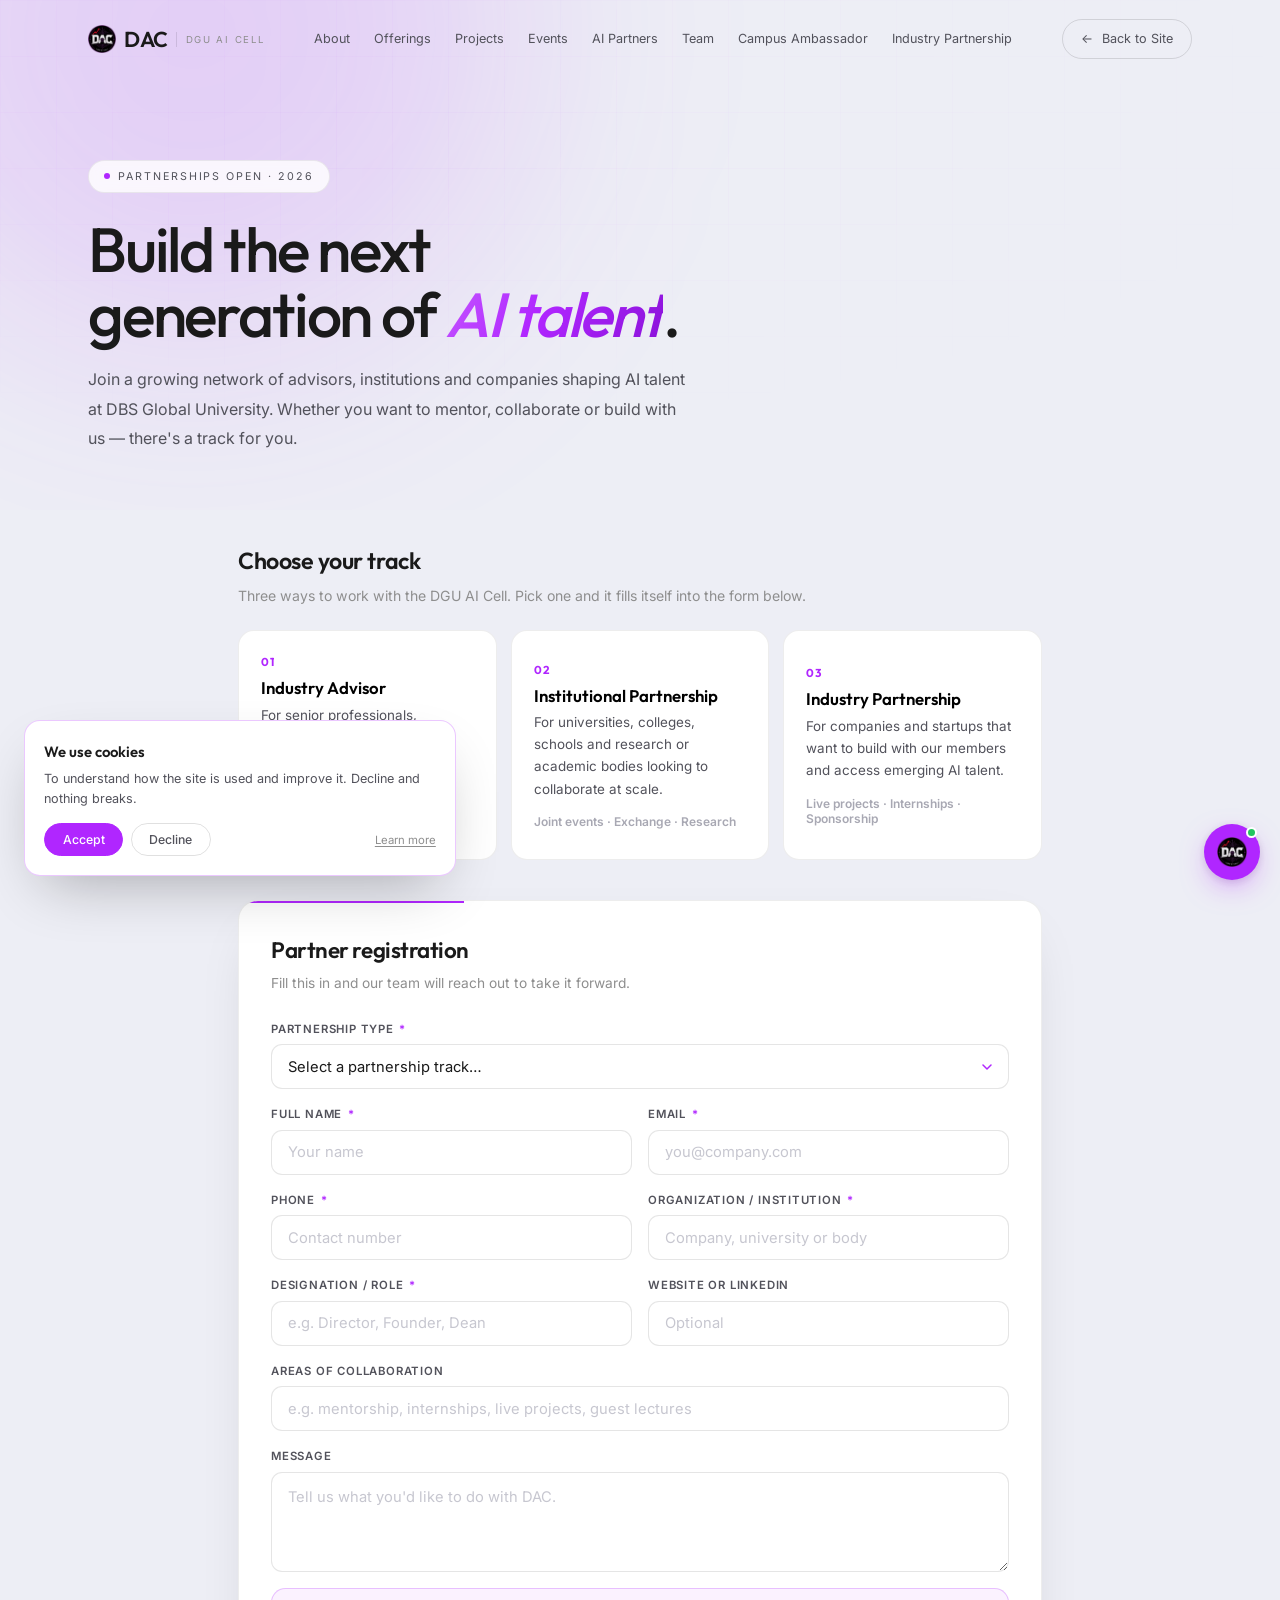
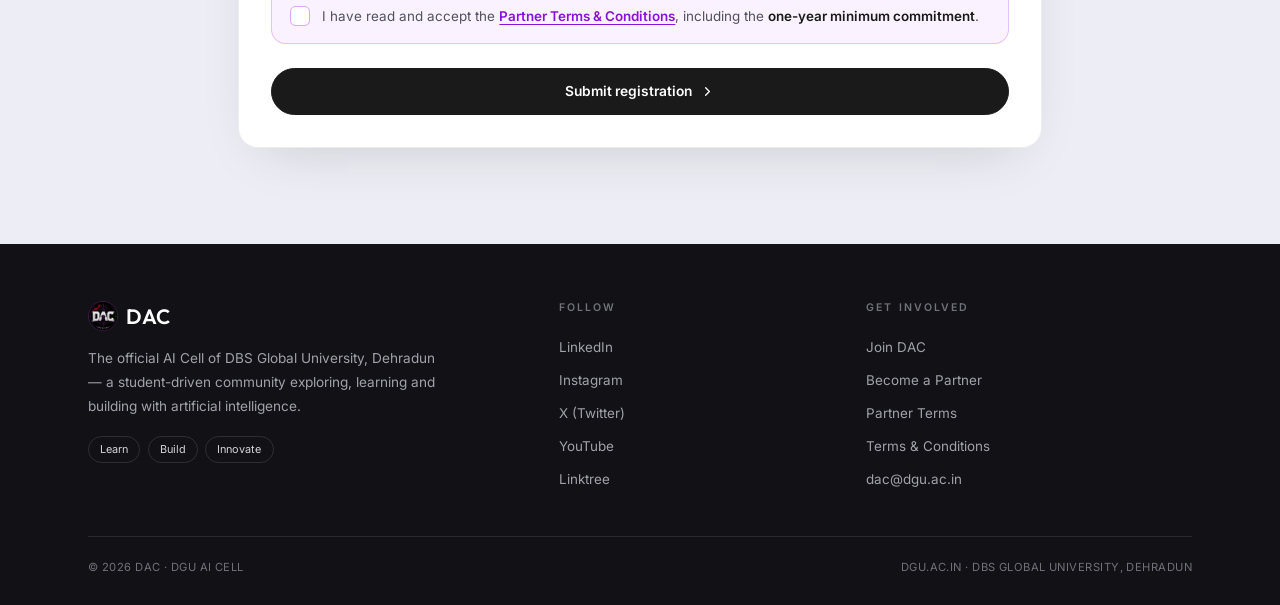
==== commit 17ac55b6: "Add files via upload" ====
--- a/become-a-partner.html
+++ b/become-a-partner.html
@@ -553,6 +553,717 @@
     <a class="m" href="./terms.html">Learn more</a>
   </div>
 </div>
+<style>
+/* ══ DAC chatbot ══ (all classes prefixed .dacb- so nothing on the page clashes) */
+.dacb-fab{position:fixed;right:1.25rem;bottom:1.25rem;z-index:80;
+  display:flex;align-items:center;justify-content:center;gap:.5rem;
+  height:56px;min-width:56px;padding:0;border:none;border-radius:999px;cursor:pointer;
+  background:#B026FF;color:#fff;
+  box-shadow:0 10px 30px -8px rgba(176,38,255,.55),0 2px 8px rgba(0,0,0,.12);
+  font-family:'Outfit',system-ui,sans-serif;font-size:.9rem;font-weight:600;
+  transition:transform .25s cubic-bezier(.22,1,.36,1),box-shadow .25s,background .2s}
+.dacb-fab:hover{transform:translateY(-3px) scale(1.04);background:#9a1fe0}
+.dacb-fab:active{transform:scale(.96)}
+.dacb-fab img{width:30px;height:30px;pointer-events:none}
+.dacb-fab .dacb-x{display:none;font-size:1.3rem;line-height:1}
+.dacb-fab.open .dacb-ic{display:none}
+.dacb-fab.open .dacb-x{display:block}
+.dacb-fab .dacb-ping{position:absolute;top:3px;right:3px;width:11px;height:11px;border-radius:999px;
+  background:#22C55E;border:2px solid #fff}
+.dacb-fab.open .dacb-ping{display:none}
+@media(max-width:640px){.dacb-fab{right:1rem;bottom:1rem;height:52px;min-width:52px}}
+
+/* teaser bubble */
+.dacb-teaser{position:fixed;right:5.5rem;bottom:2rem;z-index:80;max-width:min(230px,60vw);
+  background:#fff;border:1px solid rgba(176,38,255,.25);border-radius:1rem;border-bottom-right-radius:.3rem;
+  padding:.7rem .9rem;box-shadow:0 14px 40px -12px rgba(0,0,0,.25);
+  font-family:'Inter',system-ui,sans-serif;font-size:.82rem;line-height:1.5;color:#1a1a1a;
+  opacity:0;transform:translateY(8px) scale(.94);pointer-events:none;transition:.35s cubic-bezier(.22,1,.36,1)}
+.dacb-teaser.on{opacity:1;transform:none;pointer-events:auto;cursor:pointer}
+.dacb-teaser b{color:#8A12D8}
+@media(max-width:640px){.dacb-teaser{right:4.6rem;bottom:1.6rem}}
+
+/* panel */
+.dacb-panel{position:fixed;right:1.25rem;bottom:5.75rem;z-index:85;
+  width:min(390px,calc(100vw - 2.5rem));height:min(580px,calc(100vh - 8rem));
+  display:flex;flex-direction:column;overflow:hidden;
+  background:#fff;border:1px solid rgba(0,0,0,.08);border-radius:1.25rem;
+  box-shadow:0 30px 70px -20px rgba(0,0,0,.35);
+  font-family:'Inter',system-ui,sans-serif;
+  opacity:0;transform:translateY(14px) scale(.97);pointer-events:none;
+  transition:opacity .28s cubic-bezier(.22,1,.36,1),transform .28s cubic-bezier(.22,1,.36,1)}
+.dacb-panel.on{opacity:1;transform:none;pointer-events:auto}
+@media(max-width:640px){
+  .dacb-panel{right:0;left:0;bottom:0;width:100vw;height:100dvh;max-height:100dvh;
+    border-radius:0;border:none;transform:translateY(100%)}
+  .dacb-panel.on{transform:none}
+}
+
+.dacb-head{display:flex;align-items:center;gap:.65rem;padding:.9rem 1rem;
+  background:linear-gradient(135deg,#B026FF,#8A12D8);color:#fff;flex-shrink:0}
+.dacb-head img{width:34px;height:34px;border-radius:999px;background:rgba(255,255,255,.15);padding:2px;flex-shrink:0}
+.dacb-head .dacb-t{flex:1;min-width:0}
+.dacb-head b{display:block;font-family:'Outfit',system-ui,sans-serif;font-size:1rem;font-weight:600;line-height:1.2}
+.dacb-head span{display:flex;align-items:center;gap:.3rem;font-size:.7rem;opacity:.9}
+.dacb-head span i{width:6px;height:6px;border-radius:999px;background:#4ADE80;display:inline-block;
+  animation:dacb-pulse 2s ease-in-out infinite}
+@keyframes dacb-pulse{0%,100%{opacity:1}50%{opacity:.35}}
+.dacb-head button{width:32px;height:32px;flex-shrink:0;border:none;border-radius:999px;cursor:pointer;
+  background:rgba(255,255,255,.15);color:#fff;font-size:1rem;line-height:1;
+  display:flex;align-items:center;justify-content:center;transition:background .2s}
+.dacb-head button:hover{background:rgba(255,255,255,.3)}
+
+.dacb-body{flex:1;min-height:0;overflow-y:auto;overscroll-behavior:contain;
+  padding:1rem;background:#F7F7FB;display:flex;flex-direction:column;gap:.7rem}
+.dacb-body::-webkit-scrollbar{width:6px}
+.dacb-body::-webkit-scrollbar-thumb{background:rgba(0,0,0,.15);border-radius:99px}
+
+.dacb-msg{max-width:86%;font-size:.87rem;line-height:1.6;animation:dacb-in .3s cubic-bezier(.22,1,.36,1)}
+@keyframes dacb-in{from{opacity:0;transform:translateY(8px)}to{opacity:1;transform:none}}
+.dacb-bot{align-self:flex-start;background:#fff;color:#1a1a1a;
+  border:1px solid rgba(0,0,0,.07);border-left:3px solid #B026FF;
+  border-radius:.9rem;border-bottom-left-radius:.25rem;padding:.7rem .9rem;
+  box-shadow:0 2px 10px -4px rgba(0,0,0,.08)}
+.dacb-me{align-self:flex-end;background:#1a1a1a;color:#fff;
+  border-radius:.9rem;border-bottom-right-radius:.25rem;padding:.6rem .9rem}
+.dacb-bot b{color:#1a1a1a;font-weight:600}
+.dacb-bot a{color:#8A12D8;font-weight:600;text-decoration:underline;text-underline-offset:2px}
+.dacb-bot a:hover{color:#B026FF}
+.dacb-bot ul{margin:.45rem 0 .1rem;padding-left:0;list-style:none}
+.dacb-bot li{position:relative;padding-left:.9rem;margin-bottom:.25rem}
+.dacb-bot li::before{content:'';position:absolute;left:0;top:.6rem;width:5px;height:5px;
+  border-radius:99px;background:#B026FF}
+.dacb-bot .dacb-hi{color:#8A12D8;font-weight:700}
+
+/* typing */
+.dacb-typing{align-self:flex-start;display:flex;gap:4px;padding:.75rem .9rem;background:#fff;
+  border:1px solid rgba(0,0,0,.07);border-left:3px solid #B026FF;
+  border-radius:.9rem;border-bottom-left-radius:.25rem}
+.dacb-typing i{width:6px;height:6px;border-radius:99px;background:#B026FF;opacity:.4;
+  animation:dacb-dot 1.2s infinite}
+.dacb-typing i:nth-child(2){animation-delay:.15s}
+.dacb-typing i:nth-child(3){animation-delay:.3s}
+@keyframes dacb-dot{0%,60%,100%{opacity:.25;transform:translateY(0)}30%{opacity:1;transform:translateY(-3px)}}
+
+/* chips */
+.dacb-chips{display:flex;flex-wrap:wrap;gap:.35rem;align-self:flex-start;max-width:100%}
+.dacb-chip{background:#fff;border:1px solid rgba(176,38,255,.35);color:#8A12D8;
+  border-radius:999px;padding:.4rem .8rem;font-family:'Inter',system-ui,sans-serif;
+  font-size:.76rem;font-weight:500;cursor:pointer;transition:.18s;line-height:1.3}
+.dacb-chip:hover{background:#B026FF;color:#fff;border-color:#B026FF;transform:translateY(-1px)}
+
+/* input */
+.dacb-foot{flex-shrink:0;padding:.75rem;background:#fff;border-top:1px solid rgba(0,0,0,.07)}
+.dacb-in{display:flex;gap:.5rem;align-items:center}
+.dacb-in input{flex:1;min-width:0;background:#F7F7FB;border:1px solid rgba(0,0,0,.09);
+  border-radius:999px;padding:.7rem 1rem;font-family:'Inter',system-ui,sans-serif;
+  font-size:.87rem;color:#1a1a1a;outline:none;transition:.2s}
+.dacb-in input::placeholder{color:#b4b4c0}
+.dacb-in input:focus{border-color:#B026FF;box-shadow:0 0 0 3px rgba(176,38,255,.12);background:#fff}
+.dacb-in button{width:40px;height:40px;flex-shrink:0;border:none;border-radius:999px;cursor:pointer;
+  background:#B026FF;color:#fff;display:flex;align-items:center;justify-content:center;transition:.2s}
+.dacb-in button:hover{background:#1a1a1a}
+.dacb-in button svg{width:16px;height:16px;stroke:currentColor;fill:none;stroke-width:2}
+.dacb-note{text-align:center;font-size:.64rem;color:#a8a8b3;margin-top:.5rem;letter-spacing:.02em}
+
+@media(prefers-reduced-motion:reduce){
+  .dacb-fab,.dacb-panel,.dacb-teaser,.dacb-msg,.dacb-typing i{transition:none!important;animation:none!important}
+}
+</style>
+
+<button class="dacb-fab" id="dacbFab" aria-label="Chat with DAC" aria-expanded="false">
+  <span class="dacb-ping"></span>
+  <img class="dacb-ic" src="[data-uri]" alt="" aria-hidden="true"/>
+  <span class="dacb-x" aria-hidden="true">&#10005;</span>
+</button>
+
+<div class="dacb-teaser" id="dacbTeaser" role="button" tabindex="0">
+  Psst &mdash; I'm <b>DAC</b>. Ask me anything about the AI Cell!
+</div>
+
+<div class="dacb-panel" id="dacbPanel" role="dialog" aria-label="Chat with DAC" aria-modal="false">
+  <div class="dacb-head">
+    <img src="[data-uri]" alt="" aria-hidden="true"/>
+    <div class="dacb-t">
+      <b>DAC</b>
+      <span><i></i>Online &middot; always up for a chat</span>
+    </div>
+    <button id="dacbClose" aria-label="Close chat">&#10005;</button>
+  </div>
+
+  <div class="dacb-body" id="dacbBody" aria-live="polite"></div>
+
+  <div class="dacb-foot">
+    <div class="dacb-in">
+      <input id="dacbInput" type="text" autocomplete="off"
+             placeholder="Ask me anything about DAC&hellip;" aria-label="Your message"/>
+      <button id="dacbSend" aria-label="Send">
+        <svg viewBox="0 0 24 24" stroke-linecap="round" stroke-linejoin="round">
+          <line x1="22" y1="2" x2="11" y2="13"/><polygon points="22 2 15 22 11 13 2 9 22 2"/>
+        </svg>
+      </button>
+    </div>
+    <div class="dacb-note">I only know DAC &amp; DGU. If I'm unsure, I'll say so.</div>
+  </div>
+</div>
+
+<script>
+(function () {
+  'use strict';
+
+  /* ════════════════════════════════════════════════════════════════════
+     DAC — the site's chatbot.
+
+     NO LLM. NO API KEY. NO SERVER. NO USAGE LIMITS. CANNOT HALLUCINATE.
+
+     Every answer below is a fact I was given. The bot either finds a match
+     or admits it doesn't know and hands over dac@dgu.ac.in. It will never
+     invent a fee, a date, or a placement statistic — which matters, because
+     this is an official university site and a student might act on it.
+
+     If you ever want to bolt an LLM on top, set LLM_PROXY to a Cloudflare
+     Worker URL. Everything below still runs first; the LLM would only be
+     asked when the knowledge base draws a blank.
+     ════════════════════════════════════════════════════════════════════ */
+  const LLM_PROXY = '';   // leave empty = free local brain only
+
+  /* Log questions the bot COULDN'T answer into your Google Sheet, so you can
+     see what students actually ask and I can teach it the answers.
+     Creates a "Bot Questions" tab. Set to '' to switch off. */
+  const LOG_URL = 'https://script.google.com/macros/s/AKfycbwPpqKv_R5hyM_vpcILTrARcLee4RUxjBwL_mM78sJXjJnyHr0ZkXdWt4elsKNICNPi/exec';
+
+  /* ═══════════════════════ KNOWLEDGE BASE ═══════════════════════
+     keys  = words/phrases that point at this answer (synonyms + Hinglish)
+     a     = the answer (HTML)
+     chips = follow-up buttons offered afterwards                        */
+  const KB = [
+
+  /* ── small talk ─────────────────────────────────────────────── */
+  { id:'greet',
+    keys:['hi','hii','hiii','hey','hello','helo','yo','namaste','hola','sup','good morning','good evening','good afternoon','hey there','anyone there'],
+    a:"Hey! 👋 I'm <b>DAC</b> — the AI Cell's very chatty assistant.<br><br>I know pretty much everything about the Cell: fees, events, how to join, who runs it, what you actually get out of it. Fire away!",
+    chips:['What is DAC?','How do I join?','What does it cost?','What events are coming up?'] },
+
+  { id:'whoareyou',
+    keys:['who are you','what are you','your name','who r u','introduce yourself','what is your name','who is dac bot','about you'],
+    a:"I'm <b>DAC</b> — named after the Cell itself, because I <i>am</i> the Cell, in chat form. 😎<br><br>Here's the fun bit: I'm not powered by ChatGPT or Gemini. I run entirely inside your browser, know exactly what I know, and <b>never make things up</b>. Ask me something I don't know and I'll say so — I won't invent a fee or a date just to look clever.",
+    chips:['Are you an AI?','What can you do?','What is DAC?'] },
+
+  { id:'areyouai',
+    keys:['are you ai','are you a bot','are you real','are you human','are you chatgpt','are you gemini','llm','artificial intelligence bot','robot ho kya'],
+    a:"Bot, and proud of it. 🤖 But <b>not</b> an LLM — no ChatGPT, no Gemini, no API key burning anyone's money.<br><br>I'm a knowledge-driven assistant. That means I'm instant, I'm free forever, I can't go down, and — most importantly — <b>I can't hallucinate</b>. An LLM might confidently invent a fee for you. I'd rather tell you the truth or tell you nothing.",
+    chips:['What can you do?','What does it cost?','Contact a human'] },
+
+  { id:'help',
+    keys:['what can you do','help','options','menu','commands','what can i ask','capabilities','guide me','topics'],
+    a:"Loads! Try me on:<ul><li><b>Joining</b> — fees, eligibility, the form, the OTP</li><li><b>Events</b> — DACathon, the Startup Meetup, Nainital</li><li><b>What you get</b> — projects, internships, industry access</li><li><b>The team</b> — patrons, leadership, structure</li><li><b>Partnerships</b> — for companies & institutions</li><li><b>Campus Ambassador</b> — if you're at another college</li><li><b>AI tools</b> — the ones we give you free</li></ul>Go on, ask me something.",
+    chips:['How do I join?','What events are coming up?','What do I get?','Who runs DAC?'] },
+
+  { id:'thanks',
+    keys:['thanks','thank you','thankyou','thx','ty','appreciate','shukriya','dhanyavaad','cheers','great','awesome','nice','cool','helpful'],
+    a:"Anytime! 🙌 That's literally why I exist.<br><br>If I've convinced you even slightly — <a href='./join-dac.html'>the application form is right here</a>. Takes about three minutes.",
+    chips:['How do I join?','What does it cost?','What events are coming up?'] },
+
+  { id:'bye',
+    keys:['bye','goodbye','see you','see ya','later','cya','tata','ok bye','thats all','thats it'],
+    a:"Go build something! 🚀 I'll be right here in the corner if you think of anything else.<br><br>And hey — <a href='./join-dac.html'>applications are open</a>. Just saying. 😉",
+    chips:['How do I join?','What events are coming up?'] },
+
+  { id:'howareyou',
+    keys:['how are you','how r u','how do you do','whats up','how you doing','kaise ho'],
+    a:"Buzzing, honestly. ⚡ We've got a hackathon coming, a startup meetup, and a Nainital trip where the best AI-edited video gets its fee refunded. It's a good time to be the DAC bot.<br><br>More to the point — how can I help <i>you</i>?",
+    chips:['What events are coming up?','What is DAC?','How do I join?'] },
+
+  { id:'joke',
+    keys:['joke','funny','make me laugh','tell me a joke','entertain me'],
+    a:"Why did the neural network refuse to go to the party?<br><br>It was <b>overfitting</b> in. 🙃<br><br>...I'll show myself out. But seriously — come to DACathon on <b>5 September</b> and I promise the humans there are funnier than me.",
+    chips:['Tell me about DACathon','What events are coming up?'] },
+
+  { id:'whobuilt',
+    keys:['who made you','who built you','who created you','who developed this','who made this website','who built this site','developer'],
+    a:"I was built for the <b>DGU AI Cell</b> — by the Cell, for the Cell. Fitting, really: an AI club with an AI on its website. 🤝<br><br>Want to build things like this? That's exactly what DAC members do.",
+    chips:['What do I get?','How do I join?','Tell me about projects'] },
+
+  /* ── core: what is DAC ──────────────────────────────────────── */
+  { id:'about',
+    keys:['what is dac','about dac','who is dac','what is the ai cell','about ai cell','what do you do','about the club','what is this','tell me about dac','dac kya hai','dac full form','meaning of dac','purpose'],
+    a:"<b>DAC</b> is the official <b>AI Cell of DBS Global University</b>, Dehradun — the university's principal body for AI <b>research, education, outreach and responsible innovation</b>.<br><br>Translation: it's where students actually <b>build</b> AI instead of just reading about it. Real projects, real industry partners, real deadlines.<br><br><span class='dacb-hi'>Learn · Build · Innovate</span> — that's the whole idea.",
+    chips:['What do I get?','How do I join?','Tell me about projects','Who runs DAC?'] },
+
+  { id:'stats',
+    keys:['how many members','how big','size','members','how many people','community size','strength','how many students'],
+    a:"Right now: <b>60+ active members</b> across the globe, <b>7+ industry networks</b>, and <b>8+ AI workshops and events</b> run so far. 📈<br><br>Growing fast — and yes, applications are open.",
+    chips:['How do I join?','What events are coming up?','Who are your partners?'] },
+
+  { id:'vision',
+    keys:['vision','mission','objectives','goal','aim','purpose of dac','what do you stand for','values','core values'],
+    a:"Our pillars: <span class='dacb-hi'>Innovate — Automate — Elevate</span>.<br><br><b>Vision:</b> to be a leading student-driven AI cell that empowers ideas with AI and technology, building a responsible, ethical, industry-connected AI ecosystem at DGU and beyond.<br><br><b>Core values:</b><ul><li>Excellence</li><li>Integrity</li><li>Responsible AI</li><li>Collaboration</li><li>Accountability</li><li>Innovation</li></ul>The full detail is in our <a href='./terms.html'>Terms &amp; Conditions</a>.",
+    chips:['What is responsible AI?','What do I get?','How do I join?'] },
+
+  /* ── fees ───────────────────────────────────────────────────── */
+  { id:'fees',
+    keys:['fee','fees','cost','costs','price','pricing','charges','charge','money','paisa','rupee','rupees','expensive','payment','pay','paid','free','is it free','joining fee','membership fee','semester fee','subscription','kitna','kitne','kitni','₹','500','fees kitni hai','chargeable','how much does it cost','how much is it','how much to join','cost to join','membership cost','dac fee','dac fees'],
+    a:"Membership is <b>₹500 per semester</b>. 💸<br><br>That's it — no hidden extras. It goes straight into the events, workshops and project resources you'll be using.<br><br>It's collected each semester for as long as you're an active member, and you confirm it on the form before you submit — so nothing sneaks up on you.",
+    chips:['What do I get for ₹500?','How do I join?','What events are coming up?'] },
+
+  /* ── joining ────────────────────────────────────────────────── */
+  { id:'join',
+    keys:['how do i join','how to join','join dac','apply','application','sign up','signup','register','registration','become a member','membership','i want to join','joining process','apply now','enroll','admission to dac','join karna hai','kaise join'],
+    a:"Three minutes, three steps. 🚀<br><br><ol style='margin:.4rem 0;padding-left:1.1rem'><li><b>About you</b> — name, DGU email, phone. We send you a code to verify the email.</li><li><b>Your studies</b> — year, programme, enrollment number.</li><li><b>Why you</b> — tell us what you'd actually build.</li></ol>Then you're in the queue, and we email you back.<br><br><a href='./join-dac.html'><b>→ Apply here</b></a>",
+    chips:['What does it cost?','Who can join?','Why do I need an OTP?','What do I get?'] },
+
+  { id:'eligibility',
+    keys:['who can join','eligibility','eligible','am i eligible','can i join','requirements','prerequisite','do i need experience','no experience','beginner','first year','any branch','non technical','not a coder','non cs','arts student','commerce student','which year','coding','code','coder','programming','python','developer','technical background','do i need to code','know coding','need coding','without coding','no coding','skills required','qualification'],
+    a:"<b>Anyone at DGU.</b> Any year, any programme, any branch. 🙌<br><br>You do <b>not</b> need prior AI experience. Some of our best members came in not knowing how to code — we have a design track, an events track, an outreach track and a research track for exactly that reason.<br><br>You just need a <b>@dgu.ac.in email address</b>.<br><br>Not from DGU? Then look at the <a href='./campus-ambassador.html'>Campus Ambassador programme</a> — it's open to <i>any</i> college.",
+    chips:['How do I join?','Campus Ambassador','What does it cost?'] },
+
+  { id:'email',
+    keys:['dgu email','college email','why otp','otp','verification','verify','code','one time password','didnt get otp','otp not received','email not working','gmail','personal email','which email'],
+    a:"You'll need your <b>@dgu.ac.in</b> address — a personal Gmail won't work. That's how we confirm you're actually a DGU student.<br><br>When you hit <b>Verify</b>, we email you a <b>6-digit code</b>. Type it in and you're through — it verifies the moment the sixth digit lands.<br><br><b>Code not arriving?</b> Check spam, wait 60 seconds, then hit <i>Send a new code</i>. Still nothing? Email <a href='mailto:dac@dgu.ac.in'>dac@dgu.ac.in</a> and a human will sort you out.",
+    chips:['How do I join?','Contact a human'] },
+
+  /* ── what you get ───────────────────────────────────────────── */
+  { id:'benefits',
+    keys:['what do i get','benefits','perks','why join','whats in it for me','advantages','what will i learn','value','worth it','why should i join','offerings','what do you offer','usp'],
+    a:"Six things, and none of them is a certificate you frame and forget:<ul><li><b>R&amp;D opportunities</b> — research with faculty mentors. Ideate, prototype, publish.</li><li><b>Live projects &amp; internships</b> — real briefs, and we open doors through our industry network.</li><li><b>AI tools, hands-on</b> — guided labs on the platforms we actually use.</li><li><b>Industry access</b> — sessions and mentorship from people already doing the work.</li><li><b>Inter-campus events</b> — you help run hackathons and workshops at national scale.</li><li><b>Vibe coding platforms</b> — go from idea to working prototype, fast.</li></ul>",
+    chips:['Tell me about internships','Tell me about projects','How do I join?','What AI tools do I get?'] },
+
+  { id:'internship',
+    keys:['internship','internships','help with internship','job','jobs','placement','placements','career','hiring','work experience','intern','recruit','opportunities','opportunity'],
+    a:"Yes — <b>internship assistance</b> is one of the six core offerings. 💼<br><br>We work on live industry briefs and help members land internships through our partner network (7+ industry connections and growing). We also run <b>CXO networks</b> and industry relations specifically to open mentorship and internship doors.<br><br>To be blunt: the members who ship things are the ones who get introduced. Turn up and build.<br><br>For DGU's official placement figures, check <a href='https://dgu.ac.in' target='_blank' rel='noreferrer'>dgu.ac.in</a> — I won't quote numbers I can't verify.",
+    chips:['Tell me about projects','How do I join?','Who are your partners?'] },
+
+  { id:'certificate',
+    keys:['certificate','certification','lor','letter of recommendation','recommendation','resume','cv','proof','credential'],
+    a:"Campus Ambassadors get an <b>official certificate</b> and a <b>letter of recommendation</b> from DBS Global University for the work they actually do. 📜<br><br>Note the wording — <i>for the work they actually do</i>. It's not a participation badge; it reflects what you built and ran.",
+    chips:['Campus Ambassador','How do I join?','What do I get?'] },
+
+  /* ── projects ───────────────────────────────────────────────── */
+  { id:'projects',
+    keys:['projects','project','what are you building','what do you build','products','building','micro project','macro project','portfolio','work'],
+    a:"Real software, shipped by members. 🛠️<br><br><b>Micro projects</b><ul><li><b>Admission Consultant</b> — an AI admissions funnel: lead capture, counsellor calling, call analysis.</li><li><b>PG Platform</b> — verified paying-guest accommodation around campus.</li><li><b>Automation Flow</b> — internal workflows that kill manual admin work.</li></ul><b>Macro projects</b><ul><li><b>Medical Industry</b> — diagnostics support, patient-flow analytics.</li><li><b>Business Intelligence Platform</b> — live dashboards and forecasts for leadership.</li></ul>",
+    chips:['How do I join?','Tell me about internships','What AI tools do I get?'] },
+
+  /* ── events ─────────────────────────────────────────────────── */
+  { id:'events',
+    keys:['events','event','whats coming up','upcoming','calendar','schedule','whats happening','activities','workshops','meetups','programs','agenda','dates'],
+    a:"Four things on the calendar. 📅<ul><li><b>10 August</b> — <b>AI Startup Meetup</b> @ DBS Global University</li><li><b>20 August</b> — <b>Official First Meeting of DAC</b></li><li><b>5 September</b> — <b>DACathon 1.0</b>, our 36-hour AI hackathon</li><li><b>18 October</b> — <b>AI Content Competition</b> @ Nainital</li></ul>Ask me about any of them — the Nainital one has a twist you'll like.",
+    chips:['Tell me about DACathon','Whats the Nainital trip?','AI Startup Meetup','How do I join?'] },
+
+  { id:'dacathon',
+    keys:['dacathon','hackathon','hack','dacathon 1.0','36 hour','coding competition','5 september','sept 5','september'],
+    a:"<b>DACathon 1.0</b> — our flagship <b>36-hour AI hackathon</b>, on <b>5 September 2026</b>. ⚡<br><br>Form a team, pick a problem statement, and build a working AI prototype before the clock runs out. No slide decks. Something that runs.<br><br>It's the single best way to get noticed inside the Cell.",
+    chips:['What events are coming up?','How do I join?','Whats the Nainital trip?'] },
+
+  { id:'nainital',
+    keys:['nainital','trip','content competition','video','film','18 october','october','content creation','refund','free trip','outing'],
+    a:"<b>AI Content Creation Competition @ Nainital</b> — <b>18 October 2026</b>. 🏔️<br><br>Here's the hook: you go to Nainital, capture footage, and use AI tools to cut a <b>60-second cinematic video</b>. The most creative AI-edited film wins a <b>full refund of the trip fee</b>.<br><br>So the best entry effectively goes on holiday for free. Not a bad deal.",
+    chips:['What events are coming up?','How do I join?','What AI tools do I get?'] },
+
+  { id:'meetup',
+    keys:['startup meetup','ai startup meetup','10 august','aug 10','meetup','startup','investors','entrepreneurs','founders','networking event','pitch'],
+    a:"<b>AI Startup Meetup by DAC</b> — <b>10 August 2026</b>, at DBS Global University. 🚀<br><br>Open to <b>universities, students, startup owners, entrepreneurs and investors</b>. On the table: networking, expert sessions, mentorship, startup showcases and funding opportunities — all under one roof.<br><br><i>Where ideas meet intelligence. Where startups find the future.</i><br><br><b>Build. Connect. Transform.</b>",
+    chips:['What events are coming up?','How do I join?','Become a partner'] },
+
+  { id:'firstmeeting',
+    keys:['first meeting','official first meeting','20 august','aug 20','induction','orientation','kickoff','onboarding'],
+    a:"<b>Official First Meeting of DAC</b> — <b>20 August 2026</b>. 🎯<br><br>Meet the core team, see the upcoming projects and events, find the people you'll be building with, and pick your track.<br><br>If you apply now, this is the room you'll walk into.",
+    chips:['How do I join?','What events are coming up?','What do I get?'] },
+
+  /* ── partners & tools ───────────────────────────────────────── */
+  { id:'aipartners',
+    keys:['ai partners','partners','tools','which tools','ai tools','what tools','software','claude','julius','zapier','n8n','jasper','genspark','botpress','elevenlabs','base44','free tools','what ai do you use','tech stack'],
+    a:"This is my favourite bit: <b>AI collabs and recommendations for every student, faculty member and staff member — at zero cost.</b> 🎁<br><br><b>Deep collaborations</b><ul><li><b>Claude</b> — research, automation and deployment across the university</li><li><b>Julius</b> — advanced research and model experimentation</li></ul><b>Recommended tools</b><ul><li><b>Base44</b> — vibe coding / rapid prototyping</li><li><b>Zapier</b> &amp; <b>n8n</b> — automation</li><li><b>Jasper</b> — research communication</li><li><b>Genspark</b> — research &amp; teaching</li><li><b>Botpress</b> — campus chatbots</li><li><b>ElevenLabs</b> — voice agents</li></ul>",
+    chips:['What do I get?','How do I join?','Tell me about projects'] },
+
+  { id:'resources',
+    keys:['resources','adobe','firefly','photoshop','canva','notion','perplexity','copilot','odoo','free software','student tools','which apps'],
+    a:"There's a whole toolkit, sorted by what you're trying to do:<ul><li><b>Design &amp; images</b> — Adobe Firefly, Express, Photoshop</li><li><b>Presentations</b> — Prezi, Notebook LM, Canva Magic Studio, Kimi</li><li><b>Research</b> — Perplexity, Claude, Genspark</li><li><b>Strategy</b> — Copilot, Gemini</li><li><b>Organisation</b> — Notion</li><li><b>Prototyping</b> — Rork.ai</li><li><b>Business ops</b> — Odoo ERP</li></ul>All of it is on the <a href='./index.html#resources'>Resources section</a> of the site.",
+    chips:['What AI tools do I get?','What do I get?','How do I join?'] },
+
+  /* ── team ───────────────────────────────────────────────────── */
+  { id:'team',
+    keys:['team','who runs dac','who runs','who runs this','who leads','runs','run','leads','lead','heads','head','incharge','in charge','patrons','patron','faculty','leadership','who is in charge','members of team','core team','staff','professors','tushar','puneet','merry','aman','bisht','srivastava','mohit','jasola','bhardwaj'],
+    a:"<b>Patrons</b><ul><li><b>Prof. Tushar Srivastava</b> — Founding Patron</li><li><b>Prof. Puneet Kumar</b> — Patron</li><li><b>Prof. Merry</b> — Co-Patron</li><li><b>Prof. Aman Bisht</b> — Patron</li></ul><b>Under the guidance of</b><ul><li><b>Mr. Mohit Aggarwal</b> — President, DGU</li><li><b>Dr. Sanjay Jasola</b> — Vice Chancellor</li><li><b>Dr. Rajeev Bhardwaj</b> — Pro Vice Chancellor</li></ul>You can see them all on the <a href='./index.html#team'>Team section</a>.",
+    chips:['How is DAC structured?','How do I join?','Contact a human'] },
+
+  { id:'structure',
+    keys:['structure','hierarchy','organisation','organization','roles','positions','levels','president','secretary','supervisor','coordinator','treasurer','office bearers','who leads','ranks'],
+    a:"Four levels, each with a clear remit:<ul><li><b>Level I — Leadership:</b> President, Vice President, Treasurer</li><li><b>Level II — Administration:</b> General Secretary, Joint Secretary</li><li><b>Level III — Operations:</b> Supervisors (Events, Media, Tech, Outreach)</li><li><b>Level IV — Execution:</b> Coordinators (Domain, Project, Logistics)</li></ul>Level IV Coordinators are recruited <b>every semester</b> through an open application — so there's a way up if you want it.<br><br>Full detail: <a href='./terms.html#s4'>Terms &amp; Conditions</a>.",
+    chips:['How do I join?','Are there elections?','Who runs DAC?'] },
+
+  { id:'elections',
+    keys:['elections','election','voting','vote','become president','leadership role','how to lead','appointed','contest','promotion'],
+    a:"Level I positions are elected by <b>secret ballot</b> at the end of each academic year, overseen by the Faculty Advisor. 🗳️<br><br>Any active member with <b>at least one full semester of service</b> can contest. So join now, do the work, and you're eligible next year.<br><br>Secretaries and Supervisors are appointed by the incoming leadership; Coordinators are recruited openly each semester.",
+    chips:['How is DAC structured?','How do I join?'] },
+
+  /* ── campus ambassador ──────────────────────────────────────── */
+  { id:'ambassador',
+    keys:['campus ambassador','ambassador','ambassadors','campus','represent','representative','other college','another college','not from dgu','different university','my college','outside dgu','ca program','ambassador programme','can i represent','other university'],
+    a:"<b>Campus Ambassador</b> — this one's for you if you're at <b>any other college</b>. Doesn't have to be DGU. 🌍<br><br>You run DAC where we can't be: host workshops and hack nights, build an AI community on your campus. We give you the material, the speakers and the network.<br><br>You get: a <b>certificate and LOR</b>, a direct line to the core team, and first access to everything before it goes public.<br><br><b>No prior AI experience needed.</b><br><br><a href='./campus-ambassador.html'><b>→ Apply here</b></a>",
+    chips:['Who can join?','What events are coming up?','Contact a human'] },
+
+  /* ── partnerships ───────────────────────────────────────────── */
+  { id:'partner',
+    keys:['partner','partnership','company','business','collaborate','collaboration','sponsor','sponsorship','industry','startup partner','institution','advisor','mou','tie up','work with you','recruit students','hire'],
+    a:"Three ways to work with us: 🤝<ul><li><b>Industry Advisor</b> — for senior professionals, founders and domain experts who want to guide our direction.</li><li><b>Institutional Partnership</b> — for universities, colleges and research bodies.</li><li><b>Industry Partnership</b> — for companies and startups who want live projects, internships or access to emerging AI talent.</li></ul>Registering creates <b>no automatic financial obligation</b> — but there is a <b>one-year minimum commitment</b>, so read the terms first.<br><br><a href='./become-a-partner.html'><b>→ Become a partner</b></a> &middot; <a href='./partner-terms.html'>Partner Terms</a>",
+    chips:['Whats the one-year lock-in?','Book a meeting','Contact a human'] },
+
+  { id:'lockin',
+    keys:['lock in','lockin','lock-in','one year','minimum commitment','1 year','can i withdraw','withdraw from partnership','exit','cancel partnership','terminate','partner terms','withdraw','break the partnership','opt out','leave partnership'],
+    a:"Straight answer: <b>yes, there's a one-year lock-in.</b> ⏳<br><br>Once a partnership is confirmed it runs for a <b>minimum of 12 months</b>. You can't withdraw early <i>unless</i> DAC leadership and the Faculty Advisor agree in writing, or DAC terminates it for cause.<br><br>We put this front and centre rather than buried in clause 9 — nobody should be surprised by it.<br><br>Full terms: <a href='./partner-terms.html'>Partner Terms &amp; Conditions</a>.",
+    chips:['Become a partner','Book a meeting'] },
+
+  /* ── meeting / contact ──────────────────────────────────────── */
+  { id:'meeting',
+    keys:['book a meeting','meeting','call','schedule a call','talk to someone','speak to someone','appointment','calendly','book','consultation','discuss'],
+    a:"Easiest thing in the world — <a href='./book-meeting.html'>pick a slot</a> and you're in. 📆<br><br>It's a <b>20-minute conversation</b>, online or on campus. Students, faculty, companies and other institutions all book these.<br><br>And you'll get a real answer — next steps, a name to follow up with, or a straight no. Not <i>\"we'll get back to you\"</i>.",
+    chips:['Contact a human','Become a partner','How do I join?'] },
+
+  { id:'contact',
+    keys:['contact','email','reach you','get in touch','phone','whatsapp','instagram','linkedin','social','socials','twitter','youtube','follow','address','talk to human','speak to human','support'],
+    a:"Come and say hi: 📬<ul><li><b>Email</b> — <a href='mailto:dac@dgu.ac.in'>dac@dgu.ac.in</a></li><li><b>WhatsApp</b> — <a href='https://wa.me/send?phone=919205072074' target='_blank' rel='noreferrer'>+91 92050 72074</a></li><li><b>Instagram</b> — <a href='https://instagram.com/dac.dgu' target='_blank' rel='noreferrer'>@dac.dgu</a></li><li><b>LinkedIn</b> — <a href='https://www.linkedin.com/in/dgu-ai-cell-a3049640a/' target='_blank' rel='noreferrer'>DGU AI Cell</a></li><li><b>YouTube</b> — <a href='https://youtube.com/@DACXDGU' target='_blank' rel='noreferrer'>@DACXDGU</a></li></ul>Or just <a href='./book-meeting.html'>book 20 minutes</a> with an actual human.",
+    chips:['Book a meeting','How do I join?'] },
+
+  { id:'location',
+    keys:['where','location','address','campus','dehradun','how to reach','directions','which city','situated','based'],
+    a:"We're at <b>DBS Global University, Dehradun</b>, Uttarakhand. 📍<br><br>Most of what we do happens on campus — but Campus Ambassadors run DAC from colleges all over the country, and meetings can be online.<br><br>Directions and the official campus address are on <a href='https://dgu.ac.in' target='_blank' rel='noreferrer'>dgu.ac.in</a>.",
+    chips:['Book a meeting','Contact a human','How do I join?'] },
+
+  /* ── award ──────────────────────────────────────────────────── */
+  { id:'award',
+    keys:['award','awards','recognition','business world','achievement','did you win','have you won','won any award','win any award','prize','best use of ai','accolade','smart university','trophy'],
+    a:"We won <b>Best Use of AI in Higher Education in India</b> 🏆 — at the <b>Business World Smart University Awards 2026</b>.<br><br>It was received by <b>Mr. Mohit Aggarwal</b>, President of DGU, and it recognises university-wide adoption of AI across teaching, research and administration.<br><br>Not a bad thing to have on your CV as a member, honestly.",
+    chips:['What is DAC?','How do I join?','Whats DGU like?'] },
+
+  /* ── ethics & rules ─────────────────────────────────────────── */
+  { id:'ethics',
+    keys:['ethics','responsible ai','ai ethics','deepfake','rules','guidelines','pledge','plagiarism','academic integrity','cheating','misuse','privacy','bias'],
+    a:"We take this properly seriously — it's <b>mandatory, not aspirational</b>. ⚖️<br><br>Seven principles: <b>Transparency, Fairness, Privacy, Accountability, Safety, Human Oversight, Sustainability</b>.<br><br>Hard lines:<ul><li><b>Deepfakes and deceptive synthetic media are banned</b> — treated as Gross Misconduct.</li><li>You may not pass AI work off as entirely your own academically.</li><li>Confidential university data never goes into an external AI tool without written approval.</li><li><i>\"The AI decided\"</i> is never an acceptable excuse. A human owns every outcome.</li></ul>Every member signs the <b>AI Ethics Pledge</b> on joining and each semester.<br><br>Full framework: <a href='./terms.html#s5'>Terms &amp; Conditions</a>.",
+    chips:['Terms and conditions','How do I join?','What is DAC?'] },
+
+  { id:'terms',
+    keys:['terms','conditions','t&c','tnc','policy','legal','rules and regulations','disciplinary','attendance','code of conduct','punishment','suspension'],
+    a:"It's all written down — no surprises. 📋<br><br>The <a href='./terms.html'>Terms &amp; Conditions</a> cover membership, the code of conduct, the AI ethics framework, the disciplinary process, meetings and elections.<br><br>Two that catch people out:<ul><li><b>85% attendance</b> at meetings relevant to your level.</li><li>Reimbursement claims need original receipts within <b>7 days</b>.</li></ul>",
+    chips:['What is responsible AI?','How is DAC structured?','How do I join?'] },
+
+  { id:'meetings',
+    keys:['meetings','how often','frequency','weekly','monthly','time commitment','how much time','busy','hours per week','commitment'],
+    a:"The rhythm:<ul><li><b>General Body Meetings</b> — monthly</li><li><b>Executive Reviews</b> — bi-weekly</li><li><b>Operational Syncs</b> — weekly</li><li><b>Domain team meetings</b> — as needed</li></ul>You're expected at <b>85% of the meetings relevant to your level</b> — with 12 hours' notice if you can't make one.<br><br>Honest version: it's a real commitment, not a society you join and forget. That's rather the point.",
+    chips:['Terms and conditions','How do I join?','What do I get?'] },
+
+  /* ── DGU (the university) ───────────────────────────────────── */
+  { id:'dgu',
+    keys:['dgu','dbs global','dbs global university','university','college','about dgu','what is dgu','tell me about the university','institute','campus'],
+    a:"<b>DBS Global University (DGU)</b> is in Dehradun, Uttarakhand — and DAC is its official AI Cell.<br><br>DGU recently won <b>Best Use of AI in Higher Education in India</b> at the Business World Smart University Awards 2026, which tells you how seriously it's taking this.<br><br>For anything about the <b>university itself</b> — courses, admissions, fees, placements — go to <a href='https://dgu.ac.in' target='_blank' rel='noreferrer'><b>dgu.ac.in</b></a>. I only speak with authority about the AI Cell, and I'd rather point you to the official source than guess.",
+    chips:['What is DAC?','What courses does DGU have?','How do I join?'] },
+
+  { id:'dgucourses',
+    keys:['courses','course','dgu courses','courses does dgu','what courses','programmes','programs','degree','degrees','btech','b.tech','bca','mba','bba','mca','bcom','llb','mtech','msc','bsc','pharma','branches','branch','streams','stream','which course','list of courses'],
+    a:"Programmes I see students join DAC from: <b>B.Tech</b> (CSE, AI &amp; ML, Data Science, ECE, IT), <b>M.Tech</b>, <b>BCA</b>, <b>MCA</b>, <b>B.Sc</b>, <b>M.Sc</b>, <b>BBA</b>, <b>MBA</b>, <b>B.Com</b>, <b>BBA+MBA Integrated</b>, <b>BA/BBA+LLB</b>, <b>BLS</b> and <b>Pharma</b>.<br><br>And yes — <b>all of them can join DAC</b>. We are not a CS-only club.<br><br>For the official course list, eligibility and fees, check <a href='https://dgu.ac.in' target='_blank' rel='noreferrer'>dgu.ac.in</a>. I won't quote university fees I can't verify.",
+    chips:['Who can join?','How do I join?','What do I get?'] },
+
+  { id:'dguadmission',
+    keys:['admission','admissions','admission fee','apply to dgu','get into dgu','entrance','cutoff','cut off','eligibility for dgu','scholarship','hostel','university fees','university fee','college fees','college fee','tuition','tuition fee','fee at dgu','fees at dgu','dgu fee','dgu fees','btech fee','course fee','semester fee dgu','placement package'],
+    a:"That's <b>DGU admissions</b>, not DAC — and I'm not going to invent numbers for something that important. 🙅<br><br>Everything official (admissions, cutoffs, university fees, scholarships, hostel) is at <a href='https://dgu.ac.in' target='_blank' rel='noreferrer'><b>dgu.ac.in</b></a>.<br><br>Once you're <i>in</i> DGU though — come find me. Joining DAC is the easy bit. 😄",
+    chips:['How do I join DAC?','What is DAC?','Contact a human'] },
+  ];
+
+  /* ═══════════════════ MATCHING ENGINE ═══════════════════
+     Not keyword lookup. Phrases outrank words, typos are tolerated,
+     stopwords are ignored, and low confidence means we DON'T answer. */
+
+  const STOP = new Set(['the','a','an','is','are','am','was','were','be','do','does','did','can','could',
+    'i','you','he','she','it','we','they','me','my','your','our','their','this','that','these','those',
+    'to','of','for','in','on','at','by','with','from','and','or','but','if','so','as','about','tell',
+    'what','whats','how','when','where','which','who','whom','whose','why','please','pls','hey','ok',
+    'okay','just','some','any','get','got','know','want','need','would','should','will','shall','there',
+    'here','have','has','had','more','much','many','also','into','out','up','down','over','plz','ka','ki',
+    'ke','hai','ho','kya','mein','me']);
+
+  const norm = s => (s || '').toLowerCase()
+    .replace(/[^\w\s₹&+.@-]/g, ' ')
+    .replace(/\s+/g, ' ')
+    .trim();
+
+  const stem = w => w
+    .replace(/(ies)$/, 'y')
+    .replace(/(sses|shes|ches|xes)$/, '')
+    .replace(/([^s])s$/, '$1')
+    .replace(/(ing|ed)$/, '');
+
+  const tokens = s => norm(s).split(' ')
+    .filter(w => w && !STOP.has(w))
+    .map(stem)
+    .filter(w => w.length > 1);
+
+  /* Levenshtein — so "amabssador" and "dacthon" still land */
+  function lev(a, b) {
+    if (a === b) return 0;
+    if (Math.abs(a.length - b.length) > 2) return 9;
+    const m = a.length, n = b.length;
+    let prev = Array.from({ length: n + 1 }, (_, j) => j);
+    for (let i = 1; i <= m; i++) {
+      const cur = [i];
+      for (let j = 1; j <= n; j++) {
+        cur[j] = Math.min(
+          prev[j] + 1,
+          cur[j - 1] + 1,
+          prev[j - 1] + (a[i - 1] === b[j - 1] ? 0 : 1)
+        );
+      }
+      prev = cur;
+    }
+    return prev[n];
+  }
+
+  // pre-index the knowledge base once
+  KB.forEach(k => {
+    k._phrases = k.keys.filter(x => x.includes(' ')).map(norm);
+    k._words   = new Set(k.keys.filter(x => !x.includes(' ')).map(x => stem(norm(x))));
+  });
+
+  /* Words that mean "the university", "money", and "the club" respectively. */
+  const RE_UNI  = /\b(dgu|dbs|university|universities|college|colleges|tuition|admission|admissions|hostel|scholarship|cutoff|entrance|semester fee)\b/;
+  const RE_MONEY= /\b(fee|fees|cost|costs|price|pricing|tuition|charges|expensive|much|paisa|kitna|kitni)\b/;
+  const RE_DAC  = /\b(dac|ai cell|cell|club|membership|member|join)\b/;
+
+  function match(q) {
+    const raw = norm(q);
+    const toks = tokens(q);
+    if (!raw) return null;
+
+    /* ── SAFETY RULE ──────────────────────────────────────────────────
+       "How much is DGU tuition?" must NEVER be answered with "₹500" — that's
+       DAC's membership fee, and a student could act on the confusion. Any
+       question mixing a university word with a money word, that isn't about
+       DAC itself, is routed to the admissions answer, which quotes no figures
+       and sends them to dgu.ac.in. This is a rule, not a scoring outcome. */
+    if (RE_UNI.test(raw) && RE_MONEY.test(raw) && !RE_DAC.test(raw)) {
+      const k = KB.find(x => x.id === 'dguadmission');
+      if (k) return { hit: k, score: 99, runner: null };
+    }
+
+    let best = null, bestScore = 0, bestSpec = 0, runner = null;
+
+    for (const k of KB) {
+      let score = 0, spec = 0;
+
+      // whole phrases are the strongest signal
+      for (const p of k._phrases) {
+        if (raw.includes(p)) {
+          score += 6 + p.split(' ').length;
+          spec = Math.max(spec, p.length);
+        }
+      }
+
+      // exact word hits
+      for (const t of toks) {
+        if (k._words.has(t)) { score += 3; spec = Math.max(spec, t.length); }
+      }
+
+      // typo tolerance on whatever didn't match exactly
+      for (const t of toks) {
+        if (k._words.has(t)) continue;
+        if (t.length < 4) continue;
+        for (const w of k._words) {
+          if (Math.abs(w.length - t.length) > 2) continue;
+          if (lev(t, w) <= (t.length > 6 ? 2 : 1)) {
+            score += 2.5;
+            spec = Math.max(spec, w.length * 0.8);
+            break;
+          }
+        }
+      }
+
+      k._s = score;
+
+      /* Tie-break on SPECIFICITY, not on list order.
+         Without this, "what's the B.Tech admission fee at DGU" answered "₹500"
+         — the DAC membership fee — because 'fee' and 'admission' both scored 3
+         and 'fees' happened to be listed first. A student could act on that.
+         Now the longer, more specific term wins: 'admission' > 'fee'. */
+      if (score > bestScore || (score === bestScore && score > 0 && spec > bestSpec)) {
+        if (best && bestScore > 0) runner = best;
+        best = k; bestScore = score; bestSpec = spec;
+      } else if (score > 0 && (!runner || score > (runner._s || 0))) {
+        runner = k;
+      }
+    }
+
+    // Not confident? Then don't pretend. This is the whole point of the thing.
+    if (!best || bestScore < 2.5) return null;
+    return { hit: best, score: bestScore, runner: runner };
+  }
+
+  /* ═══════════════════ FALLBACK ═══════════════════ */
+  const FALLBACKS = [
+    "Hmm — that one's outside my head. 🤔 And I'd rather admit it than invent an answer you might act on.",
+    "You've got me. I genuinely don't know that one — and I'm not going to guess.",
+    "That's beyond what I've been taught, and I won't bluff it."
+  ];
+
+  function fallback(q) {
+    logMiss(q);
+    const line = FALLBACKS[Math.floor(Math.random() * FALLBACKS.length)];
+    return {
+      a: line + "<br><br>Email <a href='mailto:dac@dgu.ac.in'>dac@dgu.ac.in</a> and a human will answer properly — or <a href='./book-meeting.html'>book 20 minutes</a> with the team.<br><br>Meanwhile, here's what I <i>am</i> good at:",
+      chips: ['What is DAC?', 'How do I join?', 'What does it cost?', 'What events are coming up?', 'Become a partner']
+    };
+  }
+
+  /* Quietly tell the team what people asked that I couldn't answer,
+     so the bot gets smarter over time. Rate-limited, never blocking. */
+  let lastLog = 0;
+  function logMiss(q) {
+    if (!LOG_URL) return;
+    const now = Date.now();
+    if (now - lastLog < 8000) return;          // no spamming the sheet
+    if (!q || q.length < 3 || q.length > 200) return;
+    lastLog = now;
+    try {
+      fetch(LOG_URL, {
+        method: 'POST', mode: 'no-cors',
+        body: JSON.stringify({
+          "Form": "Bot Questions",
+          "Question": q,
+          "Page": location.pathname,
+          "Submitted At": new Date().toLocaleString()
+        })
+      }).catch(() => {});
+    } catch (e) {}
+  }
+
+  /* ═══════════════════ UI ═══════════════════ */
+  const $ = id => document.getElementById(id);
+  const fab = $('dacbFab'), panel = $('dacbPanel'), body = $('dacbBody'),
+        input = $('dacbInput'), send = $('dacbSend'), teaser = $('dacbTeaser');
+  if (!fab || !panel) return;
+
+  let opened = false;
+
+  const scroll = () => { body.scrollTop = body.scrollHeight; };
+
+  function addBot(html, chips) {
+    const d = document.createElement('div');
+    d.className = 'dacb-msg dacb-bot';
+    d.innerHTML = html;
+    body.appendChild(d);
+    if (chips && chips.length) {
+      const c = document.createElement('div');
+      c.className = 'dacb-chips';
+      chips.forEach(t => {
+        const b = document.createElement('button');
+        b.className = 'dacb-chip';
+        b.type = 'button';
+        b.textContent = t;
+        b.onclick = () => { c.remove(); ask(t); };
+        c.appendChild(b);
+      });
+      body.appendChild(c);
+    }
+    scroll();
+  }
+
+  function addMe(text) {
+    const d = document.createElement('div');
+    d.className = 'dacb-msg dacb-me';
+    d.textContent = text;
+    body.appendChild(d);
+    scroll();
+  }
+
+  function typing(on) {
+    const old = $('dacbTyping');
+    if (old) old.remove();
+    if (!on) return;
+    const t = document.createElement('div');
+    t.className = 'dacb-typing';
+    t.id = 'dacbTyping';
+    t.innerHTML = '<i></i><i></i><i></i>';
+    body.appendChild(t);
+    scroll();
+  }
+
+  function ask(q) {
+    q = (q || '').trim();
+    if (!q) return;
+    addMe(q);
+    input.value = '';
+    typing(true);
+
+    // a beat of "thinking" — it reads as alive, and it's still ~20x faster than an LLM
+    const delay = 320 + Math.min(q.length * 12, 380);
+    setTimeout(() => {
+      typing(false);
+      const m = match(q);
+      if (m) {
+        const chips = (m.hit.chips || []).slice();
+        // offer the runner-up too, if it was a close call — cheap disambiguation
+        if (m.runner && m.runner._s >= m.score * 0.75 && m.runner.chips) {
+          const extra = m.runner.chips[0];
+          if (extra && chips.indexOf(extra) === -1 && chips.length < 4) chips.push(extra);
+        }
+        addBot(m.hit.a, chips);
+      } else {
+        const f = fallback(q);
+        addBot(f.a, f.chips);
+      }
+    }, delay);
+  }
+
+  function open() {
+    panel.classList.add('on');
+    fab.classList.add('open');
+    fab.setAttribute('aria-expanded', 'true');
+    hideTeaser();
+    if (!opened) {
+      opened = true;
+      setTimeout(() => {
+        addBot(
+          "Hey! 👋 I'm <b>DAC</b> — the AI Cell's assistant, and a shameless extrovert.<br><br>Ask me anything: fees, events, how to join, who runs the place, what you actually get out of it.<br><br>What do you want to know?",
+          ['What is DAC?', 'How do I join?', 'What does it cost?', 'What events are coming up?']
+        );
+      }, 280);
+    }
+    setTimeout(() => { if (window.innerWidth > 640) input.focus(); }, 320);
+  }
+
+  function close() {
+    panel.classList.remove('on');
+    fab.classList.remove('open');
+    fab.setAttribute('aria-expanded', 'false');
+  }
+
+  function hideTeaser() {
+    if (teaser) teaser.classList.remove('on');
+    try { sessionStorage.setItem('dacb-teased', '1'); } catch (e) {}
+  }
+
+  fab.onclick = () => panel.classList.contains('on') ? close() : open();
+  $('dacbClose').onclick = close;
+  send.onclick = () => ask(input.value);
+  input.onkeydown = e => { if (e.key === 'Enter') ask(input.value); };
+  addEventListener('keydown', e => {
+    if (e.key === 'Escape' && panel.classList.contains('on')) close();
+  });
+
+  if (teaser) {
+    teaser.onclick = open;
+    teaser.onkeydown = e => { if (e.key === 'Enter' || e.key === ' ') open(); };
+    let teased = false;
+    try { teased = sessionStorage.getItem('dacb-teased') === '1'; } catch (e) {}
+    if (!teased) {
+      setTimeout(() => {
+        if (!panel.classList.contains('on')) {
+          teaser.classList.add('on');
+          setTimeout(hideTeaser, 9000);
+        }
+      }, 6000);
+    }
+  }
+})();
+</script>
 <script>
 const $ = id => document.getElementById(id);
 
@@ -664,7 +1375,6 @@
   }
 
   const data = {
-    "Form":                    "Partners",       // -> the "Partners" tab
     "Partnership Type":        val('ptype'),
     "Full Name":               val('name'),
     "Email":                   val('email'),
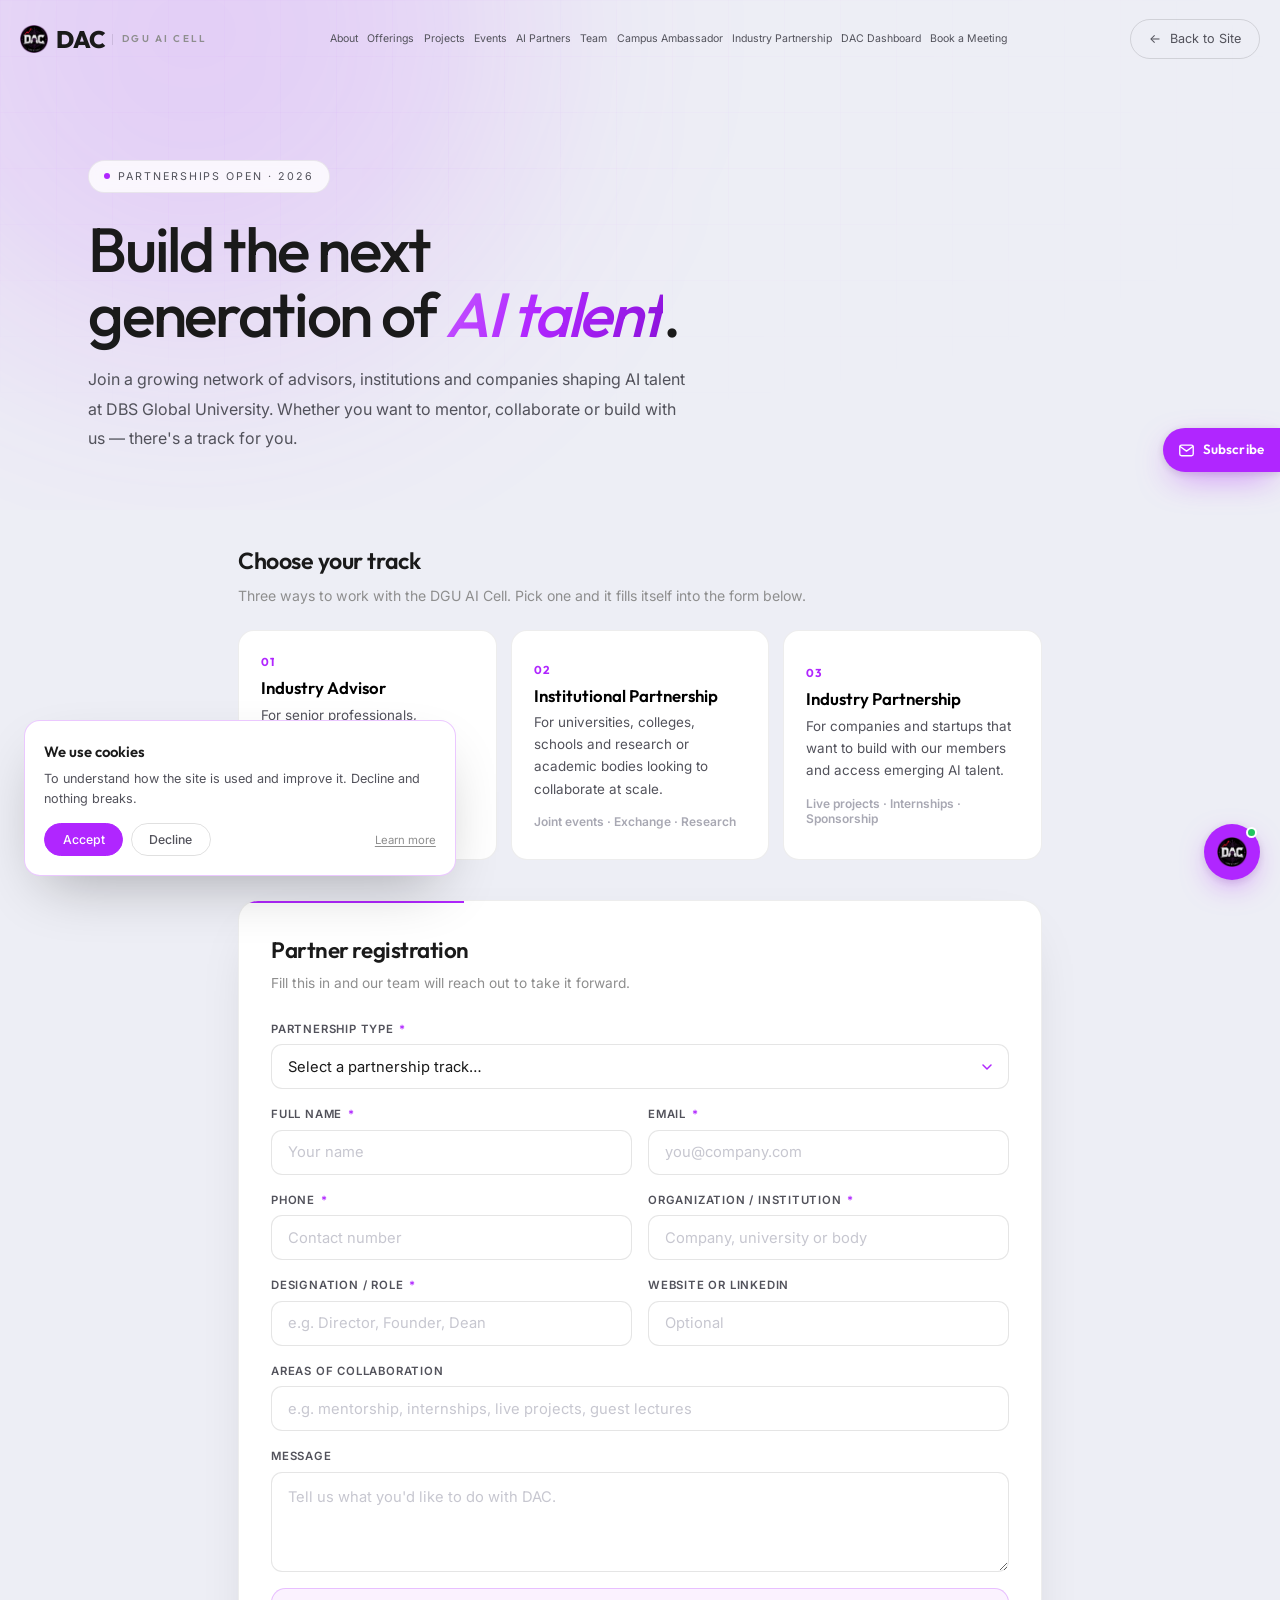
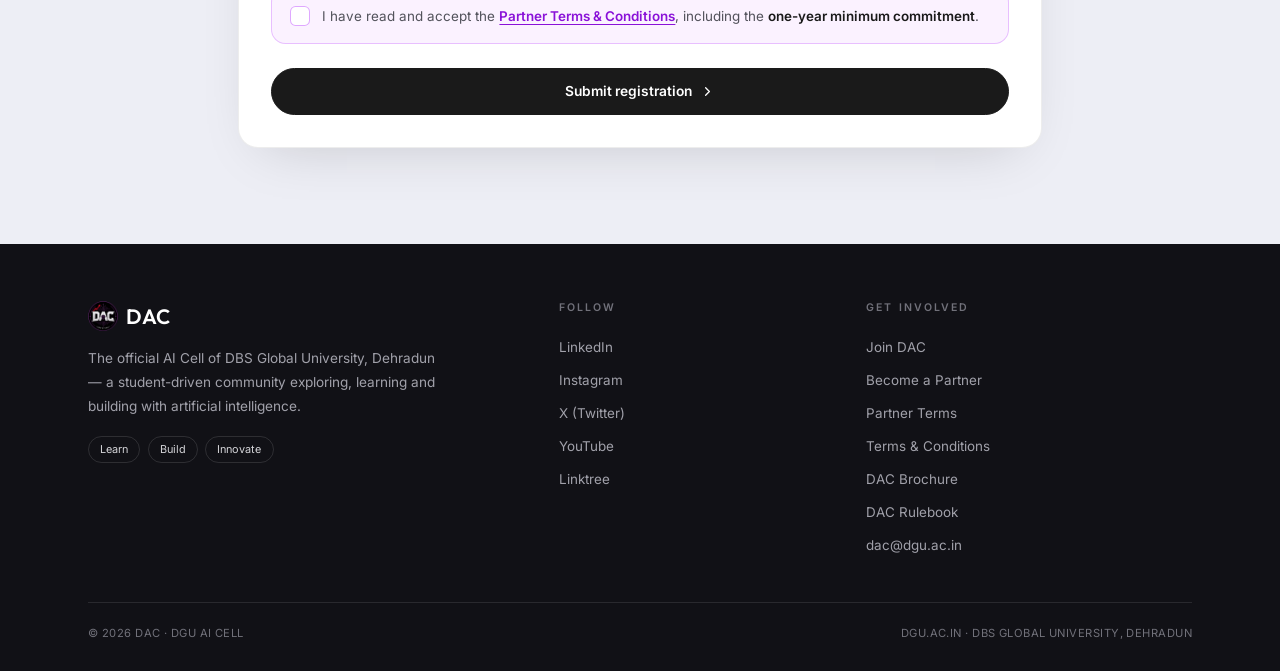
==== commit 902c7060: "Subscribe popup, brochure and rulebook downloads, DAC Dashboard link, menu-only chatbot, header fixe" ====
--- a/become-a-partner.html
+++ b/become-a-partner.html
@@ -332,7 +332,7 @@
     <a class="brand" href="./index.html">
       <img src="[data-uri]" alt="" aria-hidden="true" draggable="false"/><b>DAC</b><i>DGU AI Cell</i>
     </a>
-    <div class="nav-links"><a href="./index.html#about">About</a><a href="./index.html#offerings">Offerings</a><a href="./index.html#projects">Projects</a><a href="./index.html#events">Events</a><a href="./index.html#partners">AI Partners</a><a href="./index.html#team">Team</a><a href="./campus-ambassador.html">Campus Ambassador</a><a href="./become-a-partner.html">Industry Partnership</a></div>
+    <div class="nav-links"><a href="./index.html#about">About</a><a href="./index.html#offerings">Offerings</a><a href="./index.html#projects">Projects</a><a href="./index.html#events">Events</a><a href="./index.html#partners">AI Partners</a><a href="./index.html#team">Team</a><a href="./campus-ambassador.html">Campus Ambassador</a><a href="./become-a-partner.html">Industry Partnership</a><a href="https://dgu-dac.base44.app/" target="_blank" rel="noreferrer">DAC Dashboard</a><a href="./book-meeting.html">Book a Meeting</a></div>
     <div class="nav-act">
       <a class="ghost" href="./index.html">&larr;<span>&nbsp;Back to Site</span></a>
       <button class="burger" id="burger" aria-label="Open menu" aria-expanded="false">
@@ -350,6 +350,7 @@
   <div class="menu-list">
     <a href="./index.html">Home <span>&rarr;</span></a>
     <a href="./index.html#about">About <span>&rarr;</span></a><a href="./index.html#offerings">Offerings <span>&rarr;</span></a><a href="./index.html#projects">Projects <span>&rarr;</span></a><a href="./index.html#events">Events <span>&rarr;</span></a><a href="./index.html#partners">AI Partners <span>&rarr;</span></a><a href="./index.html#team">Team <span>&rarr;</span></a><a href="./campus-ambassador.html">Campus Ambassador <span>&rarr;</span></a><a href="./become-a-partner.html">Industry Partnership <span>&rarr;</span></a>
+    <a href="https://dgu-dac.base44.app/" target="_blank" rel="noreferrer">DAC Dashboard <span>&rarr;</span></a>
     <a href="./join-dac.html">Join DAC <span>&rarr;</span></a>
     <a href="./book-meeting.html">Book a Meeting <span>&rarr;</span></a>
     <a class="menu-cta" href="./become-a-partner.html">Become a Partner</a>
@@ -533,6 +534,8 @@
           <a href="./become-a-partner.html">Become a Partner</a>
           <a href="./partner-terms.html">Partner Terms</a>
           <a href="./terms.html">Terms &amp; Conditions</a>
+          <a href="./assets/docs/DAC_Brochure_2026.pdf" download="DAC_Brochure_2026.pdf">DAC Brochure</a>
+          <a href="./assets/docs/DAC_Rulebook_2026.pdf" download="DAC_Rulebook_2026.pdf">DAC Rulebook</a>
           <a href="mailto:dac@dgu.ac.in">dac@dgu.ac.in</a>
         </div>
       </div>
@@ -652,7 +655,30 @@
   font-size:.76rem;font-weight:500;cursor:pointer;transition:.18s;line-height:1.3}
 .dacb-chip:hover{background:#B026FF;color:#fff;border-color:#B026FF;transform:translateY(-1px)}
 
-/* input */
+
+/* browse-all menu (replaces the old text input) */
+.dacb-menu{flex-shrink:0;background:#fff;border-top:1px solid rgba(0,0,0,.07);
+  max-height:0;overflow:hidden;transition:max-height .32s cubic-bezier(.22,1,.36,1)}
+.dacb-menu.on{max-height:300px;overflow-y:auto}
+.dacb-menu-in{padding:.9rem .9rem 1rem}
+.dacb-cat{font-family:'Inter',system-ui,sans-serif;font-size:.6rem;letter-spacing:.16em;
+  text-transform:uppercase;color:#a8a8b3;font-weight:700;margin:.95rem 0 .45rem}
+.dacb-menu-in > .dacb-cat:first-child{margin-top:0}
+.dacb-q{display:block;width:100%;text-align:left;background:#F7F7FB;
+  border:1px solid rgba(0,0,0,.06);border-radius:.7rem;padding:.52rem .72rem;
+  margin-bottom:.3rem;cursor:pointer;font-family:'Inter',system-ui,sans-serif;
+  font-size:.79rem;line-height:1.35;color:#1a1a1a;transition:.15s}
+.dacb-q:hover{background:#B026FF;border-color:#B026FF;color:#fff;transform:translateX(2px)}
+.dacb-browse{display:flex;width:100%;align-items:center;gap:.55rem;cursor:pointer;
+  background:#F7F7FB;border:1px solid rgba(0,0,0,.09);border-radius:999px;
+  padding:.68rem 1rem;font-family:'Inter',system-ui,sans-serif;font-size:.85rem;
+  font-weight:500;color:#1a1a1a;transition:.2s}
+.dacb-browse:hover{border-color:#B026FF;background:#fff;color:#8A12D8}
+.dacb-browse svg{width:16px;height:16px;flex:none}
+.dacb-browse span:first-of-type{flex:1;text-align:left}
+.dacb-caret{font-size:.7rem;color:#a8a8b3;transition:transform .25s}
+.dacb-browse[aria-expanded="true"] .dacb-caret{transform:rotate(180deg)}
+
 .dacb-foot{flex-shrink:0;padding:.75rem;background:#fff;border-top:1px solid rgba(0,0,0,.07)}
 .dacb-in{display:flex;gap:.5rem;align-items:center}
 .dacb-in input{flex:1;min-width:0;background:#F7F7FB;border:1px solid rgba(0,0,0,.09);
@@ -678,7 +704,7 @@
 </button>
 
 <div class="dacb-teaser" id="dacbTeaser" role="button" tabindex="0">
-  Psst &mdash; I'm <b>DAC</b>. Ask me anything about the AI Cell!
+  Psst &mdash; I'm <b>DAC</b>. Got a question about the AI Cell?
 </div>
 
 <div class="dacb-panel" id="dacbPanel" role="dialog" aria-label="Chat with DAC" aria-modal="false">
@@ -693,17 +719,21 @@
 
   <div class="dacb-body" id="dacbBody" aria-live="polite"></div>
 
+  <div class="dacb-menu" id="dacbMenu" aria-label="All questions"></div>
+
   <div class="dacb-foot">
-    <div class="dacb-in">
-      <input id="dacbInput" type="text" autocomplete="off"
-             placeholder="Ask me anything about DAC&hellip;" aria-label="Your message"/>
-      <button id="dacbSend" aria-label="Send">
-        <svg viewBox="0 0 24 24" stroke-linecap="round" stroke-linejoin="round">
-          <line x1="22" y1="2" x2="11" y2="13"/><polygon points="22 2 15 22 11 13 2 9 22 2"/>
-        </svg>
-      </button>
-    </div>
-    <div class="dacb-note">I only know DAC &amp; DGU. If I'm unsure, I'll say so.</div>
+    <button class="dacb-browse" id="dacbBrowse" type="button" aria-expanded="false" aria-controls="dacbMenu">
+      <svg viewBox="0 0 24 24" fill="none" stroke="currentColor" stroke-width="2"
+           stroke-linecap="round" aria-hidden="true">
+        <line x1="8" y1="6" x2="21" y2="6"/><line x1="8" y1="12" x2="21" y2="12"/>
+        <line x1="8" y1="18" x2="21" y2="18"/><circle cx="3.5" cy="6" r="1.2" fill="currentColor" stroke="none"/>
+        <circle cx="3.5" cy="12" r="1.2" fill="currentColor" stroke="none"/>
+        <circle cx="3.5" cy="18" r="1.2" fill="currentColor" stroke="none"/>
+      </svg>
+      <span>Browse all questions</span>
+      <span class="dacb-caret" aria-hidden="true">&#9662;</span>
+    </button>
+    <div class="dacb-note">Pick a question &mdash; every answer comes from a fixed list.</div>
   </div>
 </div>
 
@@ -1137,7 +1167,60 @@
   /* ═══════════════════ UI ═══════════════════ */
   const $ = id => document.getElementById(id);
   const fab = $('dacbFab'), panel = $('dacbPanel'), body = $('dacbBody'),
-        input = $('dacbInput'), send = $('dacbSend'), teaser = $('dacbTeaser');
+        menu = $('dacbMenu'), browse = $('dacbBrowse'), teaser = $('dacbTeaser');
+
+  /* ── the full question list. No typing: every route into an answer is a
+        button, so a typo can never produce "sorry, I don't know that". ── */
+  const MENU = [
+    ['Getting started', [
+      ['about',       'What is DAC?'],
+      ['vision',      'What is the vision and mission?'],
+      ['stats',       'How big is DAC?'],
+      ['award',       'Has DAC won anything?'] ]],
+    ['Joining', [
+      ['join',        'How do I join?'],
+      ['fees',        'What does it cost?'],
+      ['eligibility', 'Am I eligible?'],
+      ['email',       'Why do you need my college email?'],
+      ['lockin',      'What is the one-year commitment?'] ]],
+    ['What you get', [
+      ['benefits',    'What do members actually get?'],
+      ['certificate', 'Do I get a certificate?'],
+      ['internship',  'Are there internships?'],
+      ['resources',   'What resources do I get access to?'],
+      ['aipartners',  'Which AI tools do you give away?'] ]],
+    ['Events & projects', [
+      ['events',      'What events are coming up?'],
+      ['dacathon',    'Tell me about DACathon'],
+      ['nainital',    'What is the Nainital trip?'],
+      ['meetup',      'What happens at a meetup?'],
+      ['firstmeeting','What is the first meeting like?'],
+      ['projects',    'What projects do members build?'] ]],
+    ['Who runs DAC', [
+      ['team',        'Who is on the team?'],
+      ['structure',   'How is DAC structured?'],
+      ['elections',   'How do elections work?'],
+      ['meetings',    'How often do you meet?'] ]],
+    ['Programmes', [
+      ['ambassador',  'What is the Campus Ambassador programme?'],
+      ['partner',     'How can my company partner with DAC?'] ]],
+    ['Rules & conduct', [
+      ['ethics',      'What are your AI ethics rules?'],
+      ['terms',       'What are the terms and conduct rules?'] ]],
+    ['Reach us', [
+      ['meeting',     'How do I book a meeting?'],
+      ['contact',     'How do I contact DAC?'],
+      ['location',    'Where are you based?'] ]],
+    ['About DGU', [
+      ['dgu',         'Tell me about DBS Global University'],
+      ['dgucourses',  'What courses does DGU offer?'],
+      ['dguadmission','How do DGU admissions work?'] ]],
+    ['Just for fun', [
+      ['whoareyou',   'Who are you?'],
+      ['areyouai',    'Are you a real AI?'],
+      ['whobuilt',    'Who built you?'],
+      ['joke',        'Tell me a joke'] ]]
+  ];
   if (!fab || !panel) return;
 
   let opened = false;
@@ -1189,7 +1272,7 @@
     q = (q || '').trim();
     if (!q) return;
     addMe(q);
-    input.value = '';
+    closeMenu();
     typing(true);
 
     // a beat of "thinking" — it reads as alive, and it's still ~20x faster than an LLM
@@ -1221,12 +1304,11 @@
       opened = true;
       setTimeout(() => {
         addBot(
-          "Hey! 👋 I'm <b>DAC</b> — the AI Cell's assistant, and a shameless extrovert.<br><br>Ask me anything: fees, events, how to join, who runs the place, what you actually get out of it.<br><br>What do you want to know?",
+          "Hey! 👋 I'm <b>DAC</b> — the AI Cell's assistant.<br><br>Tap a question below, or hit <b>Browse all questions</b> for the full list. Every answer comes from a fixed set of facts, so I never make anything up.<br><br>What do you want to know?",
           ['What is DAC?', 'How do I join?', 'What does it cost?', 'What events are coming up?']
         );
       }, 280);
     }
-    setTimeout(() => { if (window.innerWidth > 640) input.focus(); }, 320);
   }
 
   function close() {
@@ -1242,8 +1324,47 @@
 
   fab.onclick = () => panel.classList.contains('on') ? close() : open();
   $('dacbClose').onclick = close;
-  send.onclick = () => ask(input.value);
-  input.onkeydown = e => { if (e.key === 'Enter') ask(input.value); };
+  /* answer straight from a known id — no fuzzy matching, no misses */
+  function askId(id, label) {
+    addMe(label);
+    closeMenu();
+    typing(true);
+    setTimeout(() => {
+      typing(false);
+      let hit = null;
+      for (let i = 0; i < KB.length; i++) if (KB[i].id === id) { hit = KB[i]; break; }
+      if (hit) addBot(hit.a, hit.chips);
+      else { const f = fallback(label); addBot(f.a, f.chips); }
+    }, 420);
+  }
+
+  function buildMenu() {
+    if (!menu || menu.firstChild) return;
+    const wrap = document.createElement('div');
+    wrap.className = 'dacb-menu-in';
+    MENU.forEach(sec => {
+      const h = document.createElement('div');
+      h.className = 'dacb-cat';
+      h.textContent = sec[0];
+      wrap.appendChild(h);
+      sec[1].forEach(q => {
+        const b = document.createElement('button');
+        b.className = 'dacb-q';
+        b.type = 'button';
+        b.textContent = q[1];
+        b.onclick = () => askId(q[0], q[1]);
+        wrap.appendChild(b);
+      });
+    });
+    menu.appendChild(wrap);
+  }
+
+  function openMenu()  { buildMenu(); menu.classList.add('on');
+                         browse.setAttribute('aria-expanded', 'true'); menu.scrollTop = 0; }
+  function closeMenu() { if (!menu) return; menu.classList.remove('on');
+                         if (browse) browse.setAttribute('aria-expanded', 'false'); }
+
+  if (browse) browse.onclick = () => menu.classList.contains('on') ? closeMenu() : openMenu();
   addEventListener('keydown', e => {
     if (e.key === 'Escape' && panel.classList.contains('on')) close();
   });
@@ -1407,5 +1528,276 @@
   });
 };
 </script>
+<!-- ═══════════════════════════════════════════════════════════════
+     DAC ADD-ONS  ·  floating Subscribe  +  footer download styles
+     Everything is prefixed .dacx- so nothing on the page can clash.
+     ═══════════════════════════════════════════════════════════════ -->
+<style>
+/* ── floating subscribe tab · right edge, vertically centred ── */
+.dacx-tab{position:fixed;right:0;top:50%;transform:translateY(-50%);z-index:78;
+  display:flex;align-items:center;gap:.5rem;
+  padding:.85rem 1rem .85rem .9rem;border:none;cursor:pointer;
+  border-radius:999px 0 0 999px;background:#B026FF;color:#fff;
+  font-family:'Outfit','Inter',system-ui,sans-serif;font-size:.84rem;font-weight:600;
+  letter-spacing:.01em;line-height:1;
+  box-shadow:0 12px 34px -10px rgba(176,38,255,.6),0 2px 8px rgba(0,0,0,.14);
+  transition:transform .25s cubic-bezier(.22,1,.36,1),background .2s}
+.dacx-tab:hover{background:#9a1fe0;transform:translateY(-50%) translateX(-3px)}
+.dacx-tab:active{transform:translateY(-50%) scale(.97)}
+.dacx-tab:focus-visible{outline:2px solid #fff;outline-offset:-6px}
+.dacx-tab svg{width:17px;height:17px;flex:none;display:block}
+@media(max-width:640px){
+  .dacx-tab{top:auto;bottom:6.5rem;transform:none;padding:.8rem .72rem}
+  .dacx-tab:hover,.dacx-tab:active{transform:translateX(-3px)}
+  .dacx-tab-l{display:none}
+}
+
+/* ── modal ── */
+.dacx-ov{position:fixed;inset:0;z-index:130;display:flex;align-items:center;justify-content:center;
+  padding:1.25rem;background:rgba(12,10,18,.62);backdrop-filter:blur(5px);
+  opacity:0;pointer-events:none;transition:opacity .22s}
+.dacx-ov.on{opacity:1;pointer-events:auto}
+.dacx-card{position:relative;width:100%;max-width:400px;background:#fff;border-radius:22px;
+  padding:1.9rem 1.6rem 1.5rem;box-shadow:0 40px 90px -25px rgba(0,0,0,.5);
+  font-family:'Inter',system-ui,-apple-system,sans-serif;
+  transform:translateY(14px) scale(.97);transition:transform .28s cubic-bezier(.22,1,.36,1)}
+.dacx-ov.on .dacx-card{transform:none}
+.dacx-x{position:absolute;top:.85rem;right:.85rem;width:34px;height:34px;border:none;
+  border-radius:999px;background:rgba(0,0,0,.05);color:#52525b;font-size:.95rem;
+  cursor:pointer;line-height:1;transition:.2s}
+.dacx-x:hover{background:rgba(0,0,0,.1);color:#111}
+.dacx-eyebrow{font-size:.62rem;letter-spacing:.22em;text-transform:uppercase;
+  color:#B026FF;font-weight:600;margin-bottom:.55rem}
+.dacx-card h3{font-family:'Outfit','Inter',system-ui,sans-serif;font-size:1.5rem;font-weight:600;
+  letter-spacing:-.02em;color:#111116;margin:0 0 .4rem}
+.dacx-sub{font-size:.85rem;line-height:1.6;color:#52525b;margin:0 0 1.35rem}
+.dacx-card label{display:block;font-size:.7rem;letter-spacing:.11em;text-transform:uppercase;
+  color:#71717a;font-weight:600;margin:0 0 .4rem}
+.dacx-card input{width:100%;box-sizing:border-box;background:#F6F5F9;
+  border:1px solid rgba(0,0,0,.09);border-radius:12px;padding:.78rem .95rem;
+  font-family:inherit;font-size:.9rem;color:#111116;outline:none;transition:.18s;
+  margin-bottom:1rem}
+.dacx-card input::placeholder{color:#a1a1aa}
+.dacx-card input:focus{border-color:#B026FF;background:#fff;box-shadow:0 0 0 3px rgba(176,38,255,.14)}
+.dacx-card input.bad{border-color:#e11d48;background:#fff5f6}
+.dacx-err{min-height:1.05rem;font-size:.76rem;color:#e11d48;margin:-.6rem 0 .6rem}
+.dacx-go{width:100%;border:none;border-radius:999px;background:#B026FF;color:#fff;
+  padding:.85rem 1rem;font-family:'Outfit','Inter',system-ui,sans-serif;
+  font-size:.9rem;font-weight:600;cursor:pointer;transition:.2s}
+.dacx-go:hover{background:#9a1fe0}
+.dacx-go:disabled{opacity:.6;cursor:default}
+.dacx-fine{font-size:.71rem;line-height:1.6;color:#a1a1aa;text-align:center;margin:.85rem 0 0}
+.dacx-done{text-align:center;padding:.4rem 0 .2rem}
+.dacx-tick{width:52px;height:52px;margin:0 auto .95rem;border-radius:999px;
+  background:rgba(176,38,255,.11);color:#B026FF;font-size:1.5rem;
+  display:flex;align-items:center;justify-content:center}
+.dacx-done h4{font-family:'Outfit','Inter',system-ui,sans-serif;font-size:1.2rem;font-weight:600;
+  color:#111116;margin:0 0 .45rem}
+.dacx-done p{font-size:.85rem;line-height:1.6;color:#52525b;margin:0 0 1.35rem}
+.dacx-done b{color:#111116;font-weight:600;word-break:break-all}
+
+/* ══ header ══ the bar now carries 12 links, so it needs more room,
+   a larger type size, and the burger kicking in later than Tailwind's xl. */
+/* ══ header ══ a centred block again, so the wordmark and the CTA sit just
+   beside the link row instead of being flung at the window edges. It is a
+   little wider than the original 1280px because the row now carries eleven
+   links; BAR_WIDTH below is the one number to change. */
+.dacx-nav{max-width:1520px;padding-left:1.25rem;padding-right:1.25rem}
+@media(min-width:1560px){.dacx-nav{padding-left:2.5rem;padding-right:2.5rem}}
+
+.dacx-navlink{font-size:10.5px;padding-left:.24rem;padding-right:.24rem;letter-spacing:-.004em}
+@media(min-width:1400px){.dacx-navlink{font-size:12px;padding-left:.4rem;padding-right:.4rem}}
+@media(min-width:1560px){.dacx-navlink{font-size:12.5px;padding-left:.48rem;padding-right:.48rem}}
+
+/* wordmark — heavier and tighter, and the "DGU AI CELL" tag properly centred
+   against the cap height of "DAC" (it was riding ~11px high on index) */
+.dacx-mark{font-family:'Outfit','Inter',system-ui,sans-serif;font-weight:800;
+  letter-spacing:-.05em;font-size:25px;line-height:1.1;align-self:center}
+@media(min-width:768px){.dacx-mark{font-size:27px}}
+.dacx-sub{font-family:'Outfit','Inter',system-ui,sans-serif;font-weight:600;
+  font-size:9.5px;line-height:1.1;letter-spacing:.22em;color:#71717a;
+  margin-top:auto;margin-bottom:auto}
+
+/* the six hand-written pages get the same centred bar */
+.nav-in{max-width:1520px;padding:0 1.25rem}
+@media(min-width:1560px){.nav-in{padding:0 2.5rem}}
+.nav-links a{font-size:.66rem;padding:.5rem .24rem}
+@media(min-width:1400px){.nav-links a{font-size:.77rem;padding:.5rem .42rem}}
+@media(min-width:1560px){.nav-links a{font-size:.81rem;padding:.5rem .5rem}}
+.brand{align-items:center}
+.brand b{font-weight:800;letter-spacing:-.05em;font-size:1.5rem;line-height:1.1}
+.brand i{font-family:'Outfit','Inter',system-ui,sans-serif;font-weight:600;
+  font-size:.62rem;letter-spacing:.22em;line-height:1.1;
+  margin-top:auto;margin-bottom:auto}
+
+/* ══ footer links ══ nudge + bold on hover, so the one under the cursor is
+   unmistakable while you run down the list */
+.dacx-flink,footer .fl a{transition:color .18s,transform .18s cubic-bezier(.22,1,.36,1)}
+.dacx-flink:hover,footer .fl a:hover{transform:translateX(4px);font-weight:700;color:#C558FF}
+@media(prefers-reduced-motion:reduce){
+  .dacx-flink,footer .fl a{transition:color .18s}
+  .dacx-flink:hover,footer .fl a:hover{transform:none}
+}
+
+@media(prefers-reduced-motion:reduce){
+  .dacx-tab,.dacx-ov,.dacx-card,.dacx-go{transition:none}
+}
+</style>
+
+<button class="dacx-tab" id="dacxTab" type="button" aria-haspopup="dialog" aria-label="Subscribe to DAC updates">
+  <svg viewBox="0 0 24 24" fill="none" stroke="currentColor" stroke-width="1.9" stroke-linecap="round" stroke-linejoin="round" aria-hidden="true">
+    <rect x="2.5" y="4.5" width="19" height="15" rx="2.5"/><path d="m3 6.5 9 6.5 9-6.5"/>
+  </svg>
+  <span class="dacx-tab-l">Subscribe</span>
+</button>
+
+<div class="dacx-ov" id="dacxOv" role="dialog" aria-modal="true" aria-labelledby="dacxTitle">
+  <div class="dacx-card">
+    <button class="dacx-x" id="dacxX" type="button" aria-label="Close">&#10005;</button>
+
+    <div id="dacxPane">
+      <div class="dacx-eyebrow">DAC Updates</div>
+      <h3 id="dacxTitle">Subscribe now</h3>
+      <p class="dacx-sub">Events, workshops and open calls from the DGU AI Cell &mdash; straight to your inbox.</p>
+      <form id="dacxForm" novalidate>
+        <label for="dacxName">Name</label>
+        <input id="dacxName" type="text" autocomplete="name" placeholder="Your full name"/>
+        <label for="dacxEmail">Email</label>
+        <input id="dacxEmail" type="email" autocomplete="email" inputmode="email" placeholder="you@example.com"/>
+        <div class="dacx-err" id="dacxErr"></div>
+        <button class="dacx-go" id="dacxGo" type="submit">Subscribe</button>
+        <p class="dacx-fine">We only email about DAC. Unsubscribe any time.</p>
+      </form>
+    </div>
+
+    <div class="dacx-done" id="dacxDone" style="display:none">
+      <div class="dacx-tick">&#10003;</div>
+      <h4>You&rsquo;re on the list</h4>
+      <p>We&rsquo;ll send DAC updates to <b id="dacxDoneMail"></b>.</p>
+      <button class="dacx-go" id="dacxClose2" type="button">Close</button>
+    </div>
+  </div>
+</div>
+
+<script>
+(function(){
+  /* ══════════════════════════════════════════════════════════════
+     Where subscribers land.
+     Same Apps Script / same spreadsheet as every other DAC form.
+     "Form" is the tab name — change SHEET_TAB below to file
+     subscribers into a different tab. Columns build themselves.
+     ══════════════════════════════════════════════════════════════ */
+  var SHEET_URL = 'https://script.google.com/macros/s/AKfycbwPpqKv_R5hyM_vpcILTrARcLee4RUxjBwL_mM78sJXjJnyHr0ZkXdWt4elsKNICNPi/exec';
+  var SHEET_TAB = 'Subscribers';
+
+  var $ = function(id){ return document.getElementById(id); };
+  var tab=$('dacxTab'), ov=$('dacxOv'), card=ov?ov.querySelector('.dacx-card'):null,
+      form=$('dacxForm'), name=$('dacxName'), mail=$('dacxEmail'),
+      err=$('dacxErr'), go=$('dacxGo'), pane=$('dacxPane'), done=$('dacxDone');
+  if(!tab||!ov||!form) return;
+
+  var sending=false, lastFocus=null;
+
+  function reset(){
+    err.textContent='';
+    name.classList.remove('bad');
+    mail.classList.remove('bad');
+    if(done.style.display === 'block'){
+      done.style.display='none';
+      pane.style.display='';
+      name.value=''; mail.value='';
+      sending=false; go.disabled=false; go.textContent='Subscribe';
+    }
+  }
+
+  function open(prefill){
+    lastFocus = document.activeElement;
+    reset();
+    if(prefill && !mail.value) mail.value = prefill;
+    ov.classList.add('on');
+    document.body.style.overflow='hidden';
+    setTimeout(function(){ (name.value ? mail : name).focus(); }, 60);
+  }
+  function close(){
+    ov.classList.remove('on');
+    document.body.style.overflow='';
+    if(lastFocus && lastFocus.focus) lastFocus.focus();
+  }
+
+  tab.onclick = function(){ open(); };
+  $('dacxX').onclick = close;
+  $('dacxClose2').onclick = close;
+  ov.addEventListener('click', function(e){ if(e.target===ov) close(); });
+  addEventListener('keydown', function(e){ if(e.key==='Escape' && ov.classList.contains('on')) close(); });
+
+  /* keep tab focus inside the dialog while it's open */
+  ov.addEventListener('keydown', function(e){
+    if(e.key!=='Tab' || !card) return;
+    var f = card.querySelectorAll('button,input,[href]');
+    var vis = [];
+    for(var i=0;i<f.length;i++){ if(f[i].offsetParent!==null) vis.push(f[i]); }
+    if(!vis.length) return;
+    var first=vis[0], last=vis[vis.length-1];
+    if(e.shiftKey && document.activeElement===first){ e.preventDefault(); last.focus(); }
+    else if(!e.shiftKey && document.activeElement===last){ e.preventDefault(); first.focus(); }
+  });
+
+  function fail(msg, field){
+    err.textContent = msg;
+    if(field){ field.classList.add('bad'); field.focus(); }
+  }
+  name.oninput = function(){ name.classList.remove('bad'); err.textContent=''; };
+  mail.oninput = function(){ mail.classList.remove('bad'); err.textContent=''; };
+
+  form.onsubmit = function(e){
+    e.preventDefault();
+    if(sending) return;
+    err.textContent=''; name.classList.remove('bad'); mail.classList.remove('bad');
+
+    var n = name.value.trim(), m = mail.value.trim();
+    if(n.length < 2)                          return fail('Enter your name so we know who to greet.', name);
+    if(!/^[^\s@]+@[^\s@]+\.[^\s@]{2,}$/.test(m)) return fail('That email doesn\u2019t look right. Check it and try again.', mail);
+
+    sending = true;
+    go.disabled = true;
+    go.textContent = 'Subscribing\u2026';
+
+    fetch(SHEET_URL, {
+      method:'POST',
+      mode:'no-cors',                       /* no custom headers -> no CORS preflight */
+      body: JSON.stringify({
+        "Form":         SHEET_TAB,
+        "Name":         n,
+        "Email":        m,
+        "Page":         location.pathname,
+        "Submitted At": new Date().toLocaleString()
+      })
+    }).then(function(){
+      $('dacxDoneMail').textContent = m;
+      pane.style.display = 'none';
+      done.style.display = 'block';
+      $('dacxClose2').focus();
+    }).catch(function(){
+      sending = false;
+      go.disabled = false;
+      go.textContent = 'Subscribe';
+      fail('That didn\u2019t go through. Check your connection and try again.');
+    });
+  };
+
+  /* the footer "Get notified" box, where it exists, feeds the same list */
+  var nl = $('nl'), nlMail = $('nlMail');
+  function hijackNewsletter(){
+    if(!nl) return;
+    nl.onsubmit = function(e){
+      e.preventDefault();
+      open(nlMail ? nlMail.value.trim() : '');
+    };
+  }
+  hijackNewsletter();
+  addEventListener('load', hijackNewsletter);
+})();
+</script>
+
 </body>
 </html>
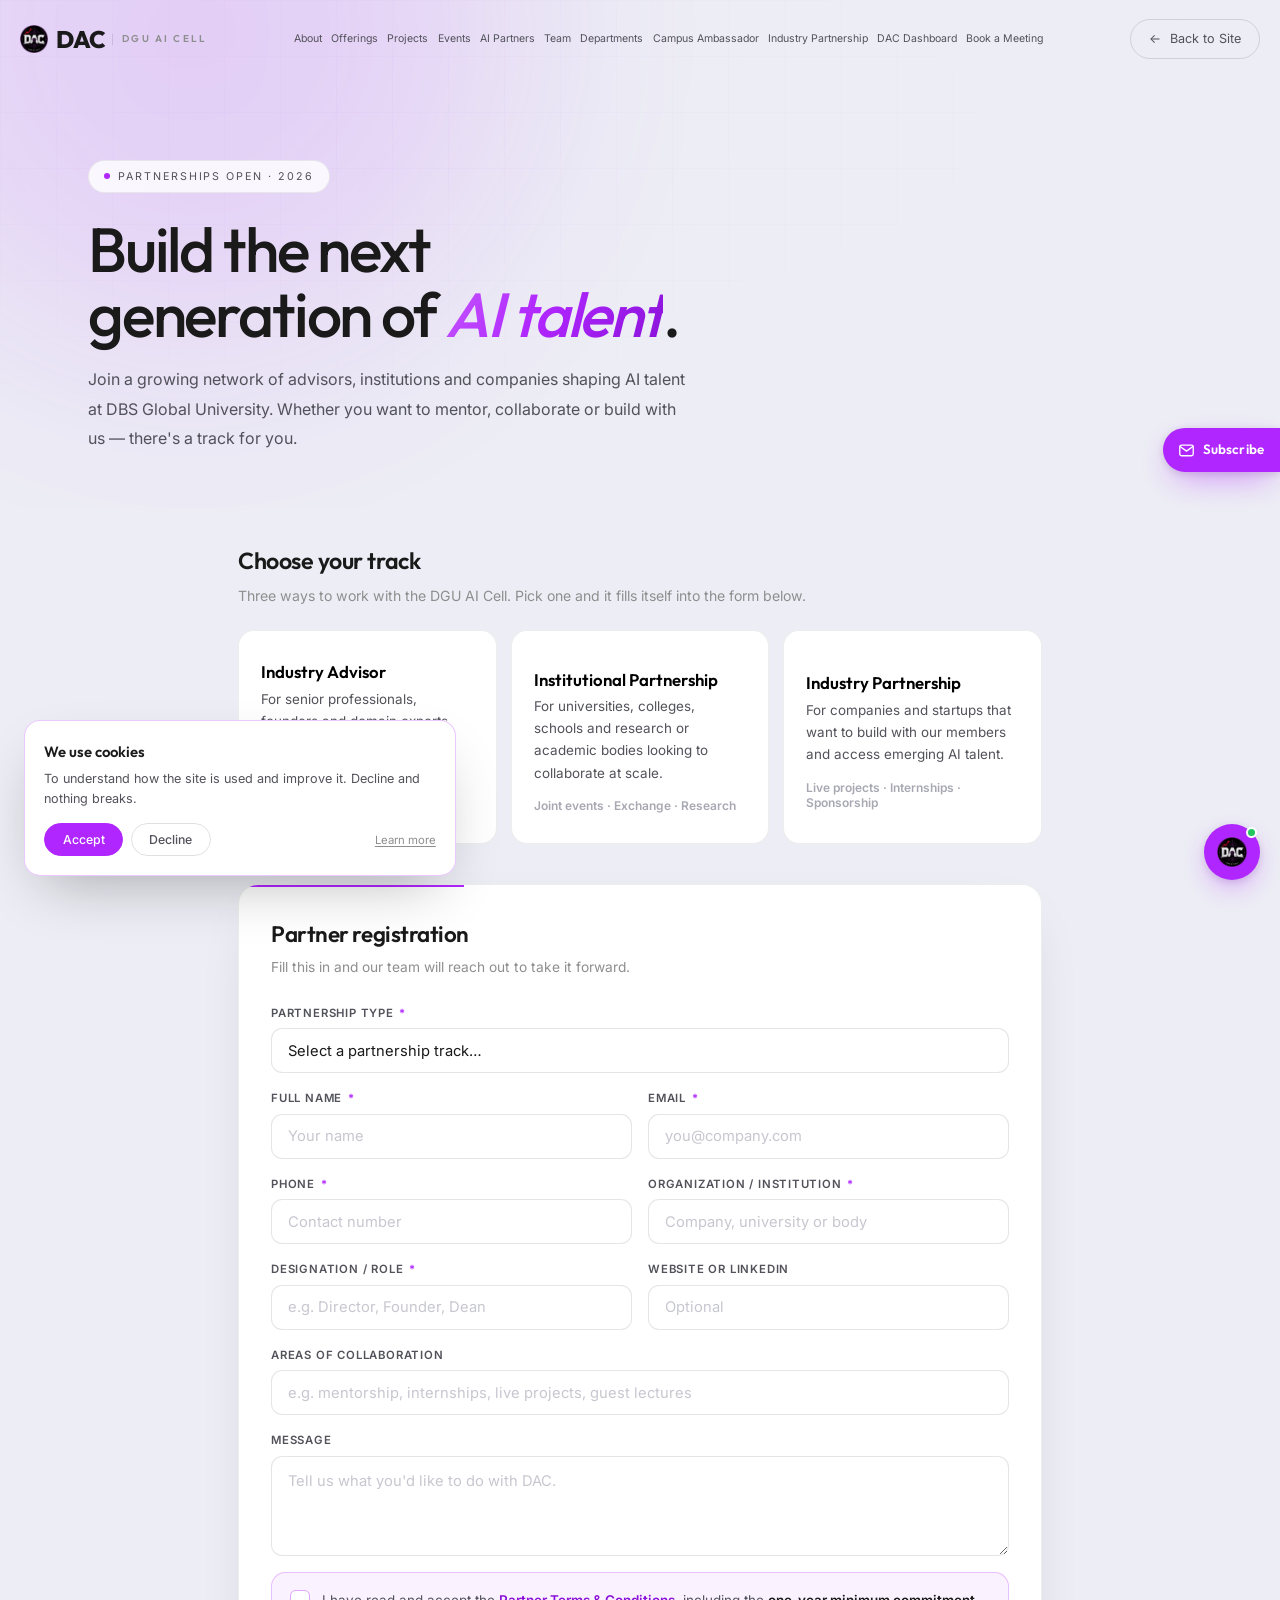
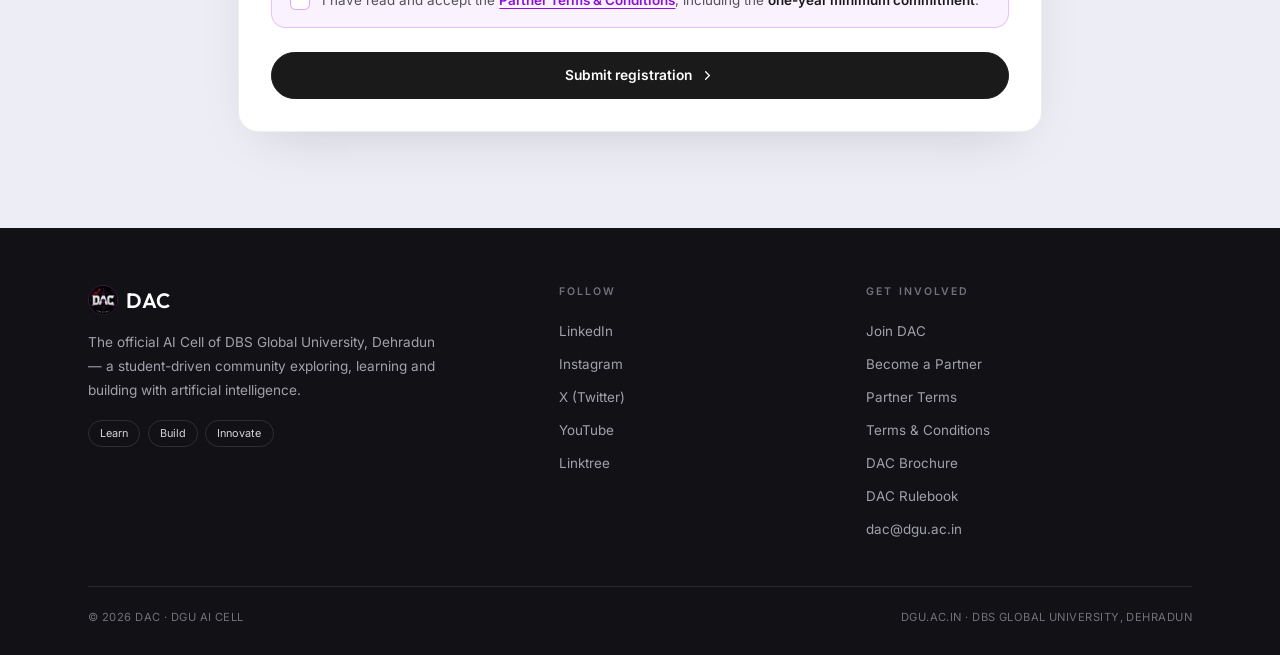
==== commit d095935a: "Update DAC site" ====
--- a/become-a-partner.html
+++ b/become-a-partner.html
@@ -6,333 +6,37 @@
 <title>Become a Partner — DAC · DGU AI Cell</title>
 <meta name="description" content="Partner with the DGU AI Cell as an industry advisor, institution or company. Mentorship, live projects, internships and sponsorship."/>
 <meta name="theme-color" content="#EDEEF5"/>
-<link rel="icon" type="image/png" href="[data-uri]"/>
+<link rel="icon" type="image/png" href="./assets/img/dac-mark.png"/>
 <link rel="preconnect" href="https://fonts.googleapis.com">
 <link rel="preconnect" href="https://fonts.gstatic.com" crossorigin>
 <link href="https://fonts.googleapis.com/css2?family=Inter:wght@300;400;500;600&family=Outfit:wght@400;500;600;700&display=swap" rel="stylesheet"/>
-<style>
-*,*::before,*::after{box-sizing:border-box;margin:0;padding:0}
-:root{
-  --bg:#EDEEF5;--card:#FFFFFF;--ink:#1a1a1a;--body:#52525b;--muted:#8e8e8e;--faint:#a8a8b3;
-  --line:rgba(0,0,0,.07);--brand:#B026FF;--brand-deep:#8A12D8;--brand-lite:#C558FF;
-  --dark:#111116;--ok:#16A34A;--err:#DC2626;--warn:#D97706;
-}
-html{scroll-behavior:smooth;scroll-padding-top:100px;overflow-x:clip}
-body{background:var(--bg);color:var(--ink);font-family:'Inter',system-ui,sans-serif;
-     -webkit-font-smoothing:antialiased;overflow-x:clip;line-height:1.6}
-::selection{background:var(--brand);color:#fff}
-:focus-visible{outline:2px solid var(--brand);outline-offset:2px;border-radius:6px}
-a{color:inherit}
-
-.wrap{width:100%;max-width:1200px;margin:0 auto;padding:0 1.25rem}
-@media(min-width:768px){.wrap{padding:0 2.5rem}}
-@media(min-width:1280px){.wrap{padding:0 3rem}}
-.narrow{max-width:900px}
-
-.rv{opacity:0;transform:translateY(16px);transition:opacity .65s cubic-bezier(.22,1,.36,1),transform .65s cubic-bezier(.22,1,.36,1)}
-.rv.in{opacity:1;transform:none}
-
-#bar{position:fixed;top:0;left:0;height:2px;width:0;background:var(--brand);z-index:60;transition:width .1s linear}
-
-/* ── NAV ── */
-nav{position:fixed;inset:0 0 auto 0;z-index:50;padding:1.15rem 0;border-bottom:1px solid transparent;transition:all .3s}
-nav.sc{background:rgba(237,238,245,.85);backdrop-filter:blur(20px);border-bottom-color:var(--line);padding:.7rem 0}
-.nav-in{position:relative;z-index:50;display:flex;align-items:center;justify-content:space-between;gap:1rem;
-        width:100%;max-width:1200px;margin:0 auto;padding:0 1.25rem}
-@media(min-width:768px){.nav-in{padding:0 2.5rem}}
-@media(min-width:1280px){.nav-in{padding:0 3rem}}
-.brand{display:flex;align-items:center;gap:.5rem;text-decoration:none;min-height:42px;flex-shrink:0}
-.brand img{width:28px;height:28px;user-select:none}
-.brand b{font-family:'Outfit';font-size:1.35rem;font-weight:600;letter-spacing:-.02em;color:var(--ink)}
-.brand i{display:none;font-style:normal;border-left:1px solid rgba(0,0,0,.1);padding-left:.55rem;
-         font-size:.6rem;letter-spacing:.18em;text-transform:uppercase;color:var(--muted)}
-@media(min-width:640px){.brand i{display:block}}
-.nav-links{display:none;gap:.1rem}
-@media(min-width:1180px){.nav-links{display:flex}}
-.nav-links a{padding:.5rem .7rem;border-radius:999px;font-size:.79rem;color:var(--body);text-decoration:none;white-space:nowrap;transition:.2s}
-.nav-links a:hover{color:#000;background:rgba(255,255,255,.75)}
-.nav-act{display:flex;align-items:center;gap:.55rem;flex-shrink:0}
-.ghost{display:inline-flex;align-items:center;gap:.35rem;border:1px solid rgba(0,0,0,.12);border-radius:999px;
-       padding:.55rem 1.1rem;font-size:.79rem;color:var(--body);text-decoration:none;transition:.2s;white-space:nowrap}
-.ghost:hover{background:#fff;color:var(--ink);border-color:rgba(0,0,0,.3)}
-@media(max-width:560px){.ghost span{display:none}}
-.burger{display:flex;align-items:center;justify-content:center;width:44px;height:44px;flex-shrink:0;
-        border:1px solid rgba(0,0,0,.1);border-radius:999px;background:#fff;cursor:pointer;box-shadow:0 1px 2px rgba(0,0,0,.04)}
-@media(min-width:1180px){.burger{display:none}}
-.burger div{position:relative;width:16px;height:12px}
-.burger span{position:absolute;left:0;height:1.5px;width:100%;background:var(--ink);border-radius:2px}
-.burger span:nth-child(1){top:0}.burger span:nth-child(2){top:50%;transform:translateY(-50%)}.burger span:nth-child(3){bottom:0}
-
-/* full-screen menu — a direct child of <body>. Never put it inside <nav>:
-   nav has backdrop-filter, which becomes the containing block for position:fixed
-   and would clip this overlay to the height of the navbar. */
-.menu{position:fixed;inset:0;z-index:100;background:#EDEEF5;display:flex;flex-direction:column;
-      overflow-y:auto;opacity:0;pointer-events:none;transition:opacity .25s}
-.menu.open{opacity:1;pointer-events:auto}
-@media(min-width:1180px){.menu{display:none}}
-.menu-top{display:flex;align-items:center;justify-content:space-between;padding:1rem 1.25rem}
-@media(min-width:768px){.menu-top{padding:1rem 2.5rem}}
-.menu-x{width:44px;height:44px;border:1px solid rgba(0,0,0,.1);border-radius:999px;background:#fff;cursor:pointer;
-        display:flex;align-items:center;justify-content:center;font-size:1.05rem;color:var(--ink)}
-.menu-list{flex:1;padding:.5rem 1.25rem 2.5rem}
-@media(min-width:768px){.menu-list{padding:.5rem 2.5rem 2.5rem}}
-.menu-list a{display:flex;align-items:center;justify-content:space-between;padding:.85rem 0;
-             border-bottom:1px solid var(--line);font-family:'Outfit';font-size:1.25rem;
-             color:var(--ink);text-decoration:none;transition:color .2s}
-.menu-list a:hover{color:var(--brand)}
-.menu-cta{display:flex;justify-content:center!important;margin-top:1.5rem;border:none!important;
-          background:var(--ink);color:#fff!important;border-radius:999px;padding:.95rem!important;font-size:1rem!important}
-
-/* ── HERO ── */
-.hero{position:relative;overflow:hidden;padding:8.5rem 0 3rem}
-@media(min-width:768px){.hero{padding:10rem 0 3.5rem}}
-.hero .g{position:absolute;inset:0;pointer-events:none;opacity:.55;
-  background-image:linear-gradient(to right,rgba(176,38,255,.05) 1px,transparent 1px),
-                   linear-gradient(to bottom,rgba(176,38,255,.05) 1px,transparent 1px);
-  background-size:56px 56px;
-  -webkit-mask-image:radial-gradient(ellipse 80% 65% at 30% 25%,#000,transparent);
-          mask-image:radial-gradient(ellipse 80% 65% at 30% 25%,#000,transparent)}
-.hero .w{position:absolute;top:-18rem;left:-8rem;width:40rem;height:40rem;max-width:110vw;border-radius:999px;
-         background:rgba(176,38,255,.15);filter:blur(120px);pointer-events:none}
-.hero .in{position:relative;z-index:1}
-.pill{display:inline-flex;align-items:center;gap:.5rem;border:1px solid var(--line);background:rgba(255,255,255,.8);
-      backdrop-filter:blur(6px);border-radius:999px;padding:.42rem .95rem;
-      font-size:.67rem;letter-spacing:.18em;text-transform:uppercase;color:var(--body);margin-bottom:1.5rem}
-.pill .d{width:6px;height:6px;border-radius:999px;background:var(--brand);animation:pulse 2.4s ease-in-out infinite}
-@keyframes pulse{0%,100%{opacity:1}50%{opacity:.25}}
-h1{font-family:'Outfit';font-size:clamp(2.2rem,5.6vw,3.9rem);font-weight:500;line-height:1.05;
-   letter-spacing:-.035em;margin-bottom:1.1rem}
-h1 em{font-style:italic;background:linear-gradient(120deg,#C558FF,#B026FF 45%,#8A12D8);
-      -webkit-background-clip:text;background-clip:text;color:transparent}
-.lede{color:var(--body);font-size:1rem;line-height:1.85;max-width:38rem}
-.meta{display:flex;flex-wrap:wrap;gap:.5rem;margin-top:1.8rem}
-.meta span{background:#fff;border:1px solid var(--line);border-radius:999px;padding:.4rem .9rem;
-           font-size:.68rem;letter-spacing:.1em;text-transform:uppercase;color:var(--body)}
-
-/* ── DOC LAYOUT (terms pages) ── */
-.doc{padding:2rem 0 6rem}
-.doc-cols{display:grid;grid-template-columns:minmax(0,1fr);gap:2rem}
-.doc-cols>*{min-width:0}
-@media(min-width:1024px){.doc-cols{grid-template-columns:minmax(0,15rem) minmax(0,1fr);gap:3rem;align-items:start}}
-
-.toc{display:none}
-@media(min-width:1024px){.toc{display:block;position:sticky;top:6.5rem}}
-.toc h4{font-size:.65rem;letter-spacing:.2em;text-transform:uppercase;color:var(--faint);margin-bottom:.9rem}
-.toc a{display:block;padding:.42rem 0 .42rem .8rem;border-left:2px solid var(--line);
-       font-size:.83rem;color:var(--body);text-decoration:none;transition:.2s;line-height:1.4}
-.toc a:hover{color:var(--ink);border-left-color:rgba(176,38,255,.4)}
-.toc a.on{color:var(--brand);border-left-color:var(--brand);font-weight:600}
-
-.sec{background:var(--card);border:1px solid var(--line);border-radius:1.1rem;padding:1.5rem;margin-bottom:1rem;
-     position:relative;overflow:hidden;scroll-margin-top:6.5rem}
-@media(min-width:768px){.sec{padding:2rem 2.25rem}}
-.sec::before{content:'';position:absolute;top:0;left:0;width:28%;height:2px;background:var(--brand)}
-.sec-h{display:flex;align-items:center;gap:.85rem;margin-bottom:1.1rem}
-.sec-n{width:34px;height:34px;flex-shrink:0;border-radius:.6rem;display:flex;align-items:center;justify-content:center;
-       font-family:'Outfit';font-size:.78rem;font-weight:700;color:var(--brand);
-       background:rgba(176,38,255,.09);border:1px solid rgba(176,38,255,.25)}
-.sec h2{font-family:'Outfit';font-size:1.3rem;font-weight:600;letter-spacing:-.02em;line-height:1.25}
-@media(min-width:768px){.sec h2{font-size:1.5rem}}
-.sec h3{font-family:'Outfit';font-size:1rem;font-weight:600;margin:1.6rem 0 .6rem}
-.sec h3:first-of-type{margin-top:1.2rem}
-.sec p,.sec li,.sec h2,.sec h3{overflow-wrap:break-word;min-width:0}
-.sec p{color:var(--body);font-size:.92rem;line-height:1.85;margin-bottom:.9rem}
-.sec p:last-child{margin-bottom:0}
-.sec p b,.sec li b{color:var(--ink);font-weight:600}
-.sec .hi{color:var(--brand-deep);font-weight:600}
-
-.rules{list-style:none;display:flex;flex-direction:column;gap:.55rem;margin:.4rem 0 .5rem}
-.rules li{display:flex;gap:.7rem;font-size:.9rem;line-height:1.75;color:var(--body);min-width:0}
-.rules li::before{content:'';width:6px;height:6px;border-radius:999px;background:var(--brand);flex-shrink:0;margin-top:.62rem}
-
-.grid2{display:grid;grid-template-columns:1fr;gap:.6rem;margin-top:.6rem}
-@media(min-width:640px){.grid2{grid-template-columns:1fr 1fr}}
-.mini{background:var(--bg);border:1px solid var(--line);border-radius:.75rem;padding:.85rem 1rem}
-.mini b{display:block;font-family:'Outfit';font-size:.9rem;font-weight:600;margin-bottom:.15rem}
-.mini span{font-size:.82rem;color:var(--body);line-height:1.6}
-
-.levels{display:grid;grid-template-columns:1fr;gap:.6rem;margin-top:.8rem}
-@media(min-width:640px){.levels{grid-template-columns:1fr 1fr}}
-.lvl{background:var(--bg);border:1px solid var(--line);border-radius:.8rem;padding:1rem 1.1rem;position:relative}
-.lvl .tag{display:inline-block;font-family:'Outfit';font-size:.62rem;font-weight:700;letter-spacing:.12em;
-          text-transform:uppercase;color:var(--brand);margin-bottom:.35rem}
-.lvl b{display:block;font-family:'Outfit';font-size:.95rem;font-weight:600;margin-bottom:.2rem}
-.lvl span{font-size:.82rem;color:var(--body);line-height:1.6}
-
-.princ{display:flex;gap:.9rem;padding:.9rem 0;border-bottom:1px dashed var(--line)}
-.princ:last-child{border-bottom:0}
-.princ .k{flex-shrink:0;width:5.4rem}
-.princ .k b{display:block;font-family:'Outfit';font-size:.72rem;font-weight:700;color:var(--brand);
-            letter-spacing:.06em;text-transform:uppercase}
-.princ .k i{font-style:normal;font-size:.65rem;color:var(--faint)}
-.princ .v{min-width:0}
-.princ .v b{display:block;font-size:.88rem;font-weight:600;margin-bottom:.15rem}
-.princ .v p{font-size:.86rem;margin:0;line-height:1.7}
-
-.pledge{background:linear-gradient(135deg,rgba(176,38,255,.09),rgba(176,38,255,.02));
-        border:1px solid rgba(176,38,255,.25);border-left:3px solid var(--brand);
-        border-radius:.9rem;padding:1.3rem 1.4rem;margin-top:1.2rem}
-.pledge h4{font-family:'Outfit';font-size:.68rem;letter-spacing:.16em;text-transform:uppercase;
-           color:var(--brand-deep);margin-bottom:.6rem;font-weight:700}
-.pledge p{font-size:.94rem;line-height:1.9;color:var(--ink);font-style:italic;margin-bottom:.7rem}
-.pledge small{font-size:.79rem;color:var(--body);font-style:normal}
-
-.note{border-radius:.9rem;padding:1.2rem 1.3rem;display:flex;gap:.95rem;align-items:flex-start;margin-bottom:1.5rem}
-.note.warn{background:linear-gradient(135deg,rgba(217,119,6,.09),rgba(217,119,6,.02));
-           border:1px solid rgba(217,119,6,.3);border-left:3px solid var(--warn)}
-.note .ic{width:26px;height:26px;flex-shrink:0;border-radius:999px;display:flex;align-items:center;justify-content:center;
-          font-size:.8rem;font-weight:700;background:var(--warn);color:#fff;margin-top:.1rem}
-.note h4{font-family:'Outfit';font-size:.72rem;letter-spacing:.13em;text-transform:uppercase;
-         color:#B45309;margin-bottom:.4rem;font-weight:700}
-.note p{font-size:.9rem;line-height:1.8;color:var(--body);margin:0}
-.note p b{color:var(--ink)}
-
-.ack{background:var(--dark);color:#fff;border-radius:1.1rem;padding:1.8rem 1.5rem;text-align:center;margin-top:1.5rem}
-@media(min-width:768px){.ack{padding:2.2rem 2.5rem}}
-.ack p{color:#a1a1aa;font-size:.92rem;line-height:1.85;max-width:38rem;margin:0 auto}
-.ack p b{color:var(--brand-lite);font-weight:600}
-.ack a.mail{color:var(--brand-lite);text-decoration:underline;text-underline-offset:3px}
-.ack .go{display:inline-flex;align-items:center;gap:.45rem;margin-top:1.4rem;background:var(--brand);color:#fff;
-         border:1px solid var(--brand);border-radius:999px;padding:.75rem 1.8rem;font-size:.82rem;font-weight:500;
-         text-decoration:none;transition:.2s}
-.ack .go:hover{background:#fff;color:var(--ink);border-color:#fff}
-
-/* ── FORM (partner page) ── */
-.tracks{display:grid;grid-template-columns:1fr;gap:.85rem;margin-bottom:2.5rem}
-@media(min-width:768px){.tracks{grid-template-columns:repeat(3,1fr)}}
-.track{background:var(--card);border:1px solid var(--line);border-radius:1rem;padding:1.4rem;cursor:pointer;
-       text-align:left;transition:.25s;position:relative;overflow:hidden;font-family:inherit}
-.track::before{content:'';position:absolute;top:0;left:0;width:0;height:2px;background:var(--brand);transition:width .4s}
-.track:hover{transform:translateY(-3px);border-color:rgba(176,38,255,.35);box-shadow:0 16px 40px -20px rgba(0,0,0,.2)}
-.track:hover::before,.track.on::before{width:100%}
-.track.on{border-color:var(--brand);background:linear-gradient(135deg,rgba(176,38,255,.06),#fff)}
-.track .n{font-family:'Outfit';font-size:.72rem;font-weight:700;color:var(--brand);letter-spacing:.08em}
-.track h3{font-family:'Outfit';font-size:1.05rem;font-weight:600;margin:.5rem 0 .35rem}
-.track p{font-size:.84rem;color:var(--body);line-height:1.65}
-.track .pick{display:inline-flex;align-items:center;gap:.3rem;margin-top:.9rem;font-size:.75rem;font-weight:600;
-             color:var(--faint);transition:.2s}
-.track:hover .pick,.track.on .pick{color:var(--brand)}
-
-.card{background:var(--card);border:1px solid var(--line);border-radius:1.25rem;
-      box-shadow:0 20px 55px -25px rgba(0,0,0,.18);padding:1.5rem 1.25rem 1.75rem;position:relative;overflow:hidden}
-@media(min-width:640px){.card{padding:2rem}}
-.card::before{content:'';position:absolute;top:0;left:0;width:28%;height:2px;background:var(--brand)}
-.card h2{font-family:'Outfit';font-size:1.4rem;font-weight:600;letter-spacing:-.02em}
-.card .sub{font-size:.86rem;color:var(--muted);margin:.2rem 0 1.6rem}
-.two{display:grid;grid-template-columns:1fr;gap:1rem}
-@media(min-width:600px){.two{grid-template-columns:1fr 1fr}}
-.f{display:flex;flex-direction:column;gap:.4rem;margin-bottom:1rem}
-.f label{font-size:.71rem;font-weight:600;letter-spacing:.07em;text-transform:uppercase;color:var(--body);
-         display:flex;align-items:center;gap:.35rem}
-.f label i{font-style:normal;color:var(--brand)}
-.f input,.f select,.f textarea{width:100%;background:#fff;border:1px solid rgba(0,0,0,.1);border-radius:.7rem;
-  padding:.78rem 1rem;font-family:'Inter';font-size:.92rem;color:var(--ink);outline:none;transition:.2s}
-.f input::placeholder,.f textarea::placeholder{color:#c7c7d0}
-.f input:focus,.f select:focus,.f textarea:focus{border-color:var(--brand);box-shadow:0 0 0 4px rgba(176,38,255,.11)}
-.f select{cursor:pointer;-webkit-appearance:none;appearance:none;padding-right:2.4rem;
-  background-image:url("data:image/svg+xml,%3Csvg xmlns='http://www.w3.org/2000/svg' width='10' height='6'%3E%3Cpath d='M1 1l4 4 4-4' stroke='%23B026FF' stroke-width='1.5' fill='none' stroke-linecap='round' stroke-linejoin='round'/%3E%3C/svg%3E");
-  background-repeat:no-repeat;background-position:right 1rem center}
-.f textarea{resize:vertical;min-height:100px;line-height:1.65}
-.err{display:none;font-size:.73rem;color:var(--err)}
-.f.bad input,.f.bad select,.f.bad textarea{border-color:var(--err);box-shadow:0 0 0 4px rgba(220,38,38,.07)}
-.f.bad .err{display:block}
-
-.agree{display:flex;gap:.8rem;align-items:flex-start;background:rgba(176,38,255,.06);
-       border:1px solid rgba(176,38,255,.25);border-radius:.9rem;padding:1rem 1.1rem;cursor:pointer;
-       user-select:none;transition:.2s;margin-top:.5rem}
-.agree:hover{background:rgba(176,38,255,.1)}
-.agree input{display:none}
-.agree .bx{width:20px;height:20px;min-width:20px;margin-top:1px;border:1px solid rgba(176,38,255,.4);
-           border-radius:.35rem;background:#fff;display:flex;align-items:center;justify-content:center;
-           font-size:.7rem;color:#fff;line-height:1;transition:.18s}
-.agree.on .bx{background:var(--brand);border-color:var(--brand)}
-.agree .tx{font-size:.84rem;line-height:1.65;color:var(--body)}
-.agree .tx a{color:var(--brand-deep);font-weight:600;text-decoration:underline;text-underline-offset:3px}
-.agree .tx b{color:var(--ink);font-weight:600}
-.aerr{display:none;font-size:.73rem;color:var(--err);margin-top:.6rem}
-.aerr.on{display:block}
-
-.send{width:100%;margin-top:1.5rem;cursor:pointer;background:var(--ink);color:#fff;border:1px solid var(--ink);
-      border-radius:999px;padding:.9rem 0;font-family:'Inter';font-size:.86rem;font-weight:600;
-      display:inline-flex;align-items:center;justify-content:center;gap:.45rem;transition:.2s}
-.send:hover:not(:disabled){background:#000;transform:translateY(-1px)}
-.send:disabled{opacity:.55;cursor:not-allowed;transform:none}
-.send svg{width:15px;height:15px;stroke:currentColor;fill:none;stroke-width:2}
-@keyframes spin{to{transform:rotate(360deg)}}
-.sp{animation:spin 1s linear infinite}
-
-.setup{display:none;background:rgba(220,38,38,.07);border:1px solid rgba(220,38,38,.3);border-left:3px solid var(--err);
-       border-radius:.8rem;padding:1rem 1.1rem;margin-top:1.2rem}
-.setup.on{display:block}
-.setup b{display:block;font-family:'Outfit';font-size:.85rem;color:#B91C1C;margin-bottom:.3rem}
-.setup p{font-size:.82rem;color:var(--body);line-height:1.7}
-.setup code{background:#fff;border:1px solid var(--line);border-radius:.3rem;padding:.05rem .35rem;
-            font-family:ui-monospace,monospace;font-size:.78rem;color:var(--brand-deep)}
-
-.done{display:none;text-align:center;padding:1rem 0}
-.done.on{display:block;animation:in .5s cubic-bezier(.22,1,.36,1)}
-@keyframes in{from{opacity:0;transform:translateY(12px)}to{opacity:1;transform:none}}
-.done .tick{width:72px;height:72px;margin:0 auto 1.5rem;border-radius:999px;background:rgba(176,38,255,.1);
-            border:1px solid rgba(176,38,255,.3);box-shadow:0 0 0 8px rgba(176,38,255,.05);
-            display:flex;align-items:center;justify-content:center}
-.done .tick svg{width:31px;height:31px;stroke:var(--brand);fill:none;stroke-width:2.2}
-.done h2{font-family:'Outfit';font-size:1.8rem;font-weight:600;letter-spacing:-.025em;margin-bottom:.55rem}
-.done>p{color:var(--body);font-size:.93rem;line-height:1.75;max-width:27rem;margin:0 auto 1.8rem}
-.done .go{display:inline-flex;align-items:center;gap:.45rem;background:var(--brand);color:#fff;border:1px solid var(--brand);
-          border-radius:999px;padding:.78rem 1.9rem;font-size:.83rem;font-weight:500;text-decoration:none;transition:.2s}
-.done .go:hover{background:var(--ink);border-color:var(--ink)}
-
-/* ── FOOTER ── */
-footer{background:var(--dark);color:#fff;padding:3.5rem 0 1.75rem;position:relative;z-index:10}
-.fg{display:grid;grid-template-columns:1fr;gap:2.25rem}
-@media(min-width:768px){.fg{grid-template-columns:1.6fr 1fr 1.2fr}}
-.fb{display:flex;align-items:center;gap:.5rem;margin-bottom:.9rem}
-.fb img{width:30px;height:30px}
-.fb b{font-family:'Outfit';font-size:1.3rem;font-weight:600}
-.fa{color:#a1a1aa;font-size:.85rem;line-height:1.75;max-width:22rem}
-.ft{display:flex;flex-wrap:wrap;gap:.45rem;margin-top:1.1rem}
-.ft span{border:1px solid rgba(255,255,255,.12);border-radius:999px;padding:.22rem .7rem;font-size:.68rem;color:#d4d4d8}
-footer h4{font-size:.66rem;letter-spacing:.2em;text-transform:uppercase;color:#71717a;margin-bottom:.9rem;font-weight:600}
-.fl{display:flex;flex-direction:column}
-.fl a{display:inline-flex;align-items:center;min-height:33px;color:#a1a1aa;font-size:.84rem;text-decoration:none;transition:.2s}
-.fl a:hover{color:var(--brand-lite)}
-footer .col p{color:#a1a1aa;font-size:.84rem;line-height:1.7;margin-bottom:.7rem}
-.fbot{border-top:1px solid rgba(255,255,255,.1);margin-top:2.5rem;padding-top:1.4rem;
-      display:flex;flex-wrap:wrap;justify-content:space-between;gap:.7rem;
-      color:#71717a;font-size:.7rem;letter-spacing:.04em;text-transform:uppercase}
-.fbot a{color:#71717a;text-decoration:none}.fbot a:hover{color:var(--brand-lite)}
-
-/* ── COOKIE ── */
-.ck{position:fixed;bottom:1rem;left:1rem;right:1rem;z-index:70;max-width:27rem;background:#fff;
-    border:1px solid rgba(176,38,255,.25);border-radius:1rem;padding:1.2rem;
-    box-shadow:0 24px 60px -20px rgba(0,0,0,.3);display:none}
-@media(min-width:640px){.ck{left:1.5rem;right:auto;bottom:1.5rem}}
-.ck.on{display:block;animation:in .4s cubic-bezier(.22,1,.36,1)}
-.ck h3{font-family:'Outfit';font-size:.93rem;font-weight:600;margin-bottom:.3rem}
-.ck p{font-size:.79rem;line-height:1.6;color:var(--body);margin-bottom:.9rem}
-.ck .r{display:flex;flex-wrap:wrap;align-items:center;gap:.45rem}
-.ck button{cursor:pointer;border-radius:999px;padding:.48rem 1.1rem;font-family:'Inter';font-size:.77rem;font-weight:500;transition:.2s}
-.ck .a{background:var(--brand);color:#fff;border:1px solid var(--brand)}
-.ck .a:hover{background:var(--ink);border-color:var(--ink)}
-.ck .d{background:transparent;color:var(--body);border:1px solid rgba(0,0,0,.12)}
-.ck .m{margin-left:auto;font-size:.71rem;color:var(--muted);text-decoration:underline;text-underline-offset:2px}
-
-@media(prefers-reduced-motion:reduce){
-  *,*::before,*::after{animation-duration:.01ms!important;transition-duration:.01ms!important}
-  html{scroll-behavior:auto}.rv{opacity:1;transform:none}
-}
-</style>
+<link rel="stylesheet" href="./assets/css/site.css"/>
+    <link rel="stylesheet" href="./assets/css/page-become-a-partner.css"/>
 
 </head>
 <body>
+<!-- ══════════════════════════════════════════════════════════════════════════
+     DAC SITE CONFIG   —   EDIT HERE, NOT IN THE CODE BELOW
+     ══════════════════════════════════════════════════════════════════════════
+     Everything on this page that changes regularly is a value in this block.
+     Change a number here and it updates everywhere on the page at once — the
+     big animated counter, the robot's speech bubble, the chatbot's answers.
+
+     This block MUST stay above every other script on the page.
+     Copy the same edit into all 7 HTML files to keep the site consistent.
+
+     Full instructions: see EDITING_GUIDE.md in the repo root.
+     ══════════════════════════════════════════════════════════════════════════ -->
+<script src="./assets/js/config.js"></script>
+
 <div id="bar"></div>
 
 <nav id="nav">
   <div class="nav-in">
     <a class="brand" href="./index.html">
-      <img src="[data-uri]" alt="" aria-hidden="true" draggable="false"/><b>DAC</b><i>DGU AI Cell</i>
+      <img src="./assets/img/dac-logo.png" alt="" aria-hidden="true" draggable="false"/><b>DAC</b><i>DGU AI Cell</i>
     </a>
-    <div class="nav-links"><a href="./index.html#about">About</a><a href="./index.html#offerings">Offerings</a><a href="./index.html#projects">Projects</a><a href="./index.html#events">Events</a><a href="./index.html#partners">AI Partners</a><a href="./index.html#team">Team</a><a href="./campus-ambassador.html">Campus Ambassador</a><a href="./become-a-partner.html">Industry Partnership</a><a href="https://dgu-dac.base44.app/" target="_blank" rel="noreferrer">DAC Dashboard</a><a href="./book-meeting.html">Book a Meeting</a></div>
+    <div class="nav-links"><a href="./index.html#about">About</a><a href="./index.html#offerings">Offerings</a><a href="./index.html#projects">Projects</a><a href="./index.html#events">Events</a><a href="./index.html#partners">AI Partners</a><a href="./index.html#team">Team</a><a href="./departments.html">Departments</a><a href="./campus-ambassador.html">Campus Ambassador</a><a href="./become-a-partner.html">Industry Partnership</a><a href="https://dgu-dac.base44.app/" target="_blank" rel="noreferrer">DAC Dashboard</a><a href="./book-meeting.html">Book a Meeting</a></div>
     <div class="nav-act">
       <a class="ghost" href="./index.html">&larr;<span>&nbsp;Back to Site</span></a>
       <button class="burger" id="burger" aria-label="Open menu" aria-expanded="false">
@@ -344,12 +48,13 @@
 
 <div class="menu" id="menu" role="dialog" aria-modal="true" aria-label="Menu">
   <div class="menu-top">
-    <a class="brand" href="./index.html"><img src="[data-uri]" alt="" aria-hidden="true"/><b>DAC</b><i>DGU AI Cell</i></a>
+    <a class="brand" href="./index.html"><img src="./assets/img/dac-logo.png" alt="" aria-hidden="true"/><b>DAC</b><i>DGU AI Cell</i></a>
     <button class="menu-x" id="menuX" aria-label="Close menu">&#10005;</button>
   </div>
   <div class="menu-list">
     <a href="./index.html">Home <span>&rarr;</span></a>
-    <a href="./index.html#about">About <span>&rarr;</span></a><a href="./index.html#offerings">Offerings <span>&rarr;</span></a><a href="./index.html#projects">Projects <span>&rarr;</span></a><a href="./index.html#events">Events <span>&rarr;</span></a><a href="./index.html#partners">AI Partners <span>&rarr;</span></a><a href="./index.html#team">Team <span>&rarr;</span></a><a href="./campus-ambassador.html">Campus Ambassador <span>&rarr;</span></a><a href="./become-a-partner.html">Industry Partnership <span>&rarr;</span></a>
+    <a href="./index.html#about">About <span>&rarr;</span></a><a href="./index.html#offerings">Offerings <span>&rarr;</span></a><a href="./index.html#projects">Projects <span>&rarr;</span></a><a href="./index.html#events">Events <span>&rarr;</span></a><a href="./index.html#partners">AI Partners <span>&rarr;</span></a><a href="./index.html#team">Team <span>&rarr;</span></a>
+    <a href="./departments.html">Departments <span>&rarr;</span></a><a href="./campus-ambassador.html">Campus Ambassador <span>&rarr;</span></a><a href="./become-a-partner.html">Industry Partnership <span>&rarr;</span></a>
     <a href="https://dgu-dac.base44.app/" target="_blank" rel="noreferrer">DAC Dashboard <span>&rarr;</span></a>
     <a href="./join-dac.html">Join DAC <span>&rarr;</span></a>
     <a href="./book-meeting.html">Book a Meeting <span>&rarr;</span></a>
@@ -382,19 +87,16 @@
 
     <div class="tracks">
 <button type="button" class="track rv" data-track="Industry Advisor">
-  <span class="n">01</span>
   <h3>Industry Advisor</h3>
   <p>For senior professionals, founders and domain experts who want to guide and shape our direction.</p>
   <span class="pick">Advisory sessions &middot; Mentorship &middot; Guest talks</span>
 </button>
 <button type="button" class="track rv" data-track="Institutional Partnership">
-  <span class="n">02</span>
   <h3>Institutional Partnership</h3>
   <p>For universities, colleges, schools and research or academic bodies looking to collaborate at scale.</p>
   <span class="pick">Joint events &middot; Exchange &middot; Research</span>
 </button>
 <button type="button" class="track rv" data-track="Industry Partnership">
-  <span class="n">03</span>
   <h3>Industry Partnership</h3>
   <p>For companies and startups that want to build with our members and access emerging AI talent.</p>
   <span class="pick">Live projects &middot; Internships &middot; Sponsorship</span>
@@ -513,7 +215,7 @@
   <div class="wrap">
     <div class="fg">
       <div>
-        <div class="fb"><img src="[data-uri]" alt="" aria-hidden="true"/><b>DAC</b></div>
+        <div class="fb"><img src="./assets/img/dac-logo.png" alt="" aria-hidden="true"/><b>DAC</b></div>
         <p class="fa">The official AI Cell of DBS Global University, Dehradun — a student-driven community exploring, learning and building with artificial intelligence.</p>
         <div class="ft"><span>Learn</span><span>Build</span><span>Innovate</span></div>
       </div>
@@ -556,160 +258,17 @@
     <a class="m" href="./terms.html">Learn more</a>
   </div>
 </div>
-<style>
-/* ══ DAC chatbot ══ (all classes prefixed .dacb- so nothing on the page clashes) */
-.dacb-fab{position:fixed;right:1.25rem;bottom:1.25rem;z-index:80;
-  display:flex;align-items:center;justify-content:center;gap:.5rem;
-  height:56px;min-width:56px;padding:0;border:none;border-radius:999px;cursor:pointer;
-  background:#B026FF;color:#fff;
-  box-shadow:0 10px 30px -8px rgba(176,38,255,.55),0 2px 8px rgba(0,0,0,.12);
-  font-family:'Outfit',system-ui,sans-serif;font-size:.9rem;font-weight:600;
-  transition:transform .25s cubic-bezier(.22,1,.36,1),box-shadow .25s,background .2s}
-.dacb-fab:hover{transform:translateY(-3px) scale(1.04);background:#9a1fe0}
-.dacb-fab:active{transform:scale(.96)}
-.dacb-fab img{width:30px;height:30px;pointer-events:none}
-.dacb-fab .dacb-x{display:none;font-size:1.3rem;line-height:1}
-.dacb-fab.open .dacb-ic{display:none}
-.dacb-fab.open .dacb-x{display:block}
-.dacb-fab .dacb-ping{position:absolute;top:3px;right:3px;width:11px;height:11px;border-radius:999px;
-  background:#22C55E;border:2px solid #fff}
-.dacb-fab.open .dacb-ping{display:none}
-@media(max-width:640px){.dacb-fab{right:1rem;bottom:1rem;height:52px;min-width:52px}}
-
-/* teaser bubble */
-.dacb-teaser{position:fixed;right:5.5rem;bottom:2rem;z-index:80;max-width:min(230px,60vw);
-  background:#fff;border:1px solid rgba(176,38,255,.25);border-radius:1rem;border-bottom-right-radius:.3rem;
-  padding:.7rem .9rem;box-shadow:0 14px 40px -12px rgba(0,0,0,.25);
-  font-family:'Inter',system-ui,sans-serif;font-size:.82rem;line-height:1.5;color:#1a1a1a;
-  opacity:0;transform:translateY(8px) scale(.94);pointer-events:none;transition:.35s cubic-bezier(.22,1,.36,1)}
-.dacb-teaser.on{opacity:1;transform:none;pointer-events:auto;cursor:pointer}
-.dacb-teaser b{color:#8A12D8}
-@media(max-width:640px){.dacb-teaser{right:4.6rem;bottom:1.6rem}}
-
-/* panel */
-.dacb-panel{position:fixed;right:1.25rem;bottom:5.75rem;z-index:85;
-  width:min(390px,calc(100vw - 2.5rem));height:min(580px,calc(100vh - 8rem));
-  display:flex;flex-direction:column;overflow:hidden;
-  background:#fff;border:1px solid rgba(0,0,0,.08);border-radius:1.25rem;
-  box-shadow:0 30px 70px -20px rgba(0,0,0,.35);
-  font-family:'Inter',system-ui,sans-serif;
-  opacity:0;transform:translateY(14px) scale(.97);pointer-events:none;
-  transition:opacity .28s cubic-bezier(.22,1,.36,1),transform .28s cubic-bezier(.22,1,.36,1)}
-.dacb-panel.on{opacity:1;transform:none;pointer-events:auto}
-@media(max-width:640px){
-  .dacb-panel{right:0;left:0;bottom:0;width:100vw;height:100dvh;max-height:100dvh;
-    border-radius:0;border:none;transform:translateY(100%)}
-  .dacb-panel.on{transform:none}
-}
-
-.dacb-head{display:flex;align-items:center;gap:.65rem;padding:.9rem 1rem;
-  background:linear-gradient(135deg,#B026FF,#8A12D8);color:#fff;flex-shrink:0}
-.dacb-head img{width:34px;height:34px;border-radius:999px;background:rgba(255,255,255,.15);padding:2px;flex-shrink:0}
-.dacb-head .dacb-t{flex:1;min-width:0}
-.dacb-head b{display:block;font-family:'Outfit',system-ui,sans-serif;font-size:1rem;font-weight:600;line-height:1.2}
-.dacb-head span{display:flex;align-items:center;gap:.3rem;font-size:.7rem;opacity:.9}
-.dacb-head span i{width:6px;height:6px;border-radius:999px;background:#4ADE80;display:inline-block;
-  animation:dacb-pulse 2s ease-in-out infinite}
-@keyframes dacb-pulse{0%,100%{opacity:1}50%{opacity:.35}}
-.dacb-head button{width:32px;height:32px;flex-shrink:0;border:none;border-radius:999px;cursor:pointer;
-  background:rgba(255,255,255,.15);color:#fff;font-size:1rem;line-height:1;
-  display:flex;align-items:center;justify-content:center;transition:background .2s}
-.dacb-head button:hover{background:rgba(255,255,255,.3)}
-
-.dacb-body{flex:1;min-height:0;overflow-y:auto;overscroll-behavior:contain;
-  padding:1rem;background:#F7F7FB;display:flex;flex-direction:column;gap:.7rem}
-.dacb-body::-webkit-scrollbar{width:6px}
-.dacb-body::-webkit-scrollbar-thumb{background:rgba(0,0,0,.15);border-radius:99px}
-
-.dacb-msg{max-width:86%;font-size:.87rem;line-height:1.6;animation:dacb-in .3s cubic-bezier(.22,1,.36,1)}
-@keyframes dacb-in{from{opacity:0;transform:translateY(8px)}to{opacity:1;transform:none}}
-.dacb-bot{align-self:flex-start;background:#fff;color:#1a1a1a;
-  border:1px solid rgba(0,0,0,.07);border-left:3px solid #B026FF;
-  border-radius:.9rem;border-bottom-left-radius:.25rem;padding:.7rem .9rem;
-  box-shadow:0 2px 10px -4px rgba(0,0,0,.08)}
-.dacb-me{align-self:flex-end;background:#1a1a1a;color:#fff;
-  border-radius:.9rem;border-bottom-right-radius:.25rem;padding:.6rem .9rem}
-.dacb-bot b{color:#1a1a1a;font-weight:600}
-.dacb-bot a{color:#8A12D8;font-weight:600;text-decoration:underline;text-underline-offset:2px}
-.dacb-bot a:hover{color:#B026FF}
-.dacb-bot ul{margin:.45rem 0 .1rem;padding-left:0;list-style:none}
-.dacb-bot li{position:relative;padding-left:.9rem;margin-bottom:.25rem}
-.dacb-bot li::before{content:'';position:absolute;left:0;top:.6rem;width:5px;height:5px;
-  border-radius:99px;background:#B026FF}
-.dacb-bot .dacb-hi{color:#8A12D8;font-weight:700}
-
-/* typing */
-.dacb-typing{align-self:flex-start;display:flex;gap:4px;padding:.75rem .9rem;background:#fff;
-  border:1px solid rgba(0,0,0,.07);border-left:3px solid #B026FF;
-  border-radius:.9rem;border-bottom-left-radius:.25rem}
-.dacb-typing i{width:6px;height:6px;border-radius:99px;background:#B026FF;opacity:.4;
-  animation:dacb-dot 1.2s infinite}
-.dacb-typing i:nth-child(2){animation-delay:.15s}
-.dacb-typing i:nth-child(3){animation-delay:.3s}
-@keyframes dacb-dot{0%,60%,100%{opacity:.25;transform:translateY(0)}30%{opacity:1;transform:translateY(-3px)}}
-
-/* chips */
-.dacb-chips{display:flex;flex-wrap:wrap;gap:.35rem;align-self:flex-start;max-width:100%}
-.dacb-chip{background:#fff;border:1px solid rgba(176,38,255,.35);color:#8A12D8;
-  border-radius:999px;padding:.4rem .8rem;font-family:'Inter',system-ui,sans-serif;
-  font-size:.76rem;font-weight:500;cursor:pointer;transition:.18s;line-height:1.3}
-.dacb-chip:hover{background:#B026FF;color:#fff;border-color:#B026FF;transform:translateY(-1px)}
-
-
-/* browse-all menu (replaces the old text input) */
-.dacb-menu{flex-shrink:0;background:#fff;border-top:1px solid rgba(0,0,0,.07);
-  max-height:0;overflow:hidden;transition:max-height .32s cubic-bezier(.22,1,.36,1)}
-.dacb-menu.on{max-height:300px;overflow-y:auto}
-.dacb-menu-in{padding:.9rem .9rem 1rem}
-.dacb-cat{font-family:'Inter',system-ui,sans-serif;font-size:.6rem;letter-spacing:.16em;
-  text-transform:uppercase;color:#a8a8b3;font-weight:700;margin:.95rem 0 .45rem}
-.dacb-menu-in > .dacb-cat:first-child{margin-top:0}
-.dacb-q{display:block;width:100%;text-align:left;background:#F7F7FB;
-  border:1px solid rgba(0,0,0,.06);border-radius:.7rem;padding:.52rem .72rem;
-  margin-bottom:.3rem;cursor:pointer;font-family:'Inter',system-ui,sans-serif;
-  font-size:.79rem;line-height:1.35;color:#1a1a1a;transition:.15s}
-.dacb-q:hover{background:#B026FF;border-color:#B026FF;color:#fff;transform:translateX(2px)}
-.dacb-browse{display:flex;width:100%;align-items:center;gap:.55rem;cursor:pointer;
-  background:#F7F7FB;border:1px solid rgba(0,0,0,.09);border-radius:999px;
-  padding:.68rem 1rem;font-family:'Inter',system-ui,sans-serif;font-size:.85rem;
-  font-weight:500;color:#1a1a1a;transition:.2s}
-.dacb-browse:hover{border-color:#B026FF;background:#fff;color:#8A12D8}
-.dacb-browse svg{width:16px;height:16px;flex:none}
-.dacb-browse span:first-of-type{flex:1;text-align:left}
-.dacb-caret{font-size:.7rem;color:#a8a8b3;transition:transform .25s}
-.dacb-browse[aria-expanded="true"] .dacb-caret{transform:rotate(180deg)}
-
-.dacb-foot{flex-shrink:0;padding:.75rem;background:#fff;border-top:1px solid rgba(0,0,0,.07)}
-.dacb-in{display:flex;gap:.5rem;align-items:center}
-.dacb-in input{flex:1;min-width:0;background:#F7F7FB;border:1px solid rgba(0,0,0,.09);
-  border-radius:999px;padding:.7rem 1rem;font-family:'Inter',system-ui,sans-serif;
-  font-size:.87rem;color:#1a1a1a;outline:none;transition:.2s}
-.dacb-in input::placeholder{color:#b4b4c0}
-.dacb-in input:focus{border-color:#B026FF;box-shadow:0 0 0 3px rgba(176,38,255,.12);background:#fff}
-.dacb-in button{width:40px;height:40px;flex-shrink:0;border:none;border-radius:999px;cursor:pointer;
-  background:#B026FF;color:#fff;display:flex;align-items:center;justify-content:center;transition:.2s}
-.dacb-in button:hover{background:#1a1a1a}
-.dacb-in button svg{width:16px;height:16px;stroke:currentColor;fill:none;stroke-width:2}
-.dacb-note{text-align:center;font-size:.64rem;color:#a8a8b3;margin-top:.5rem;letter-spacing:.02em}
-
-@media(prefers-reduced-motion:reduce){
-  .dacb-fab,.dacb-panel,.dacb-teaser,.dacb-msg,.dacb-typing i{transition:none!important;animation:none!important}
-}
-</style>
+<link rel="stylesheet" href="./assets/css/chatbot.css"/>
 
 <button class="dacb-fab" id="dacbFab" aria-label="Chat with DAC" aria-expanded="false">
   <span class="dacb-ping"></span>
-  <img class="dacb-ic" src="[data-uri]